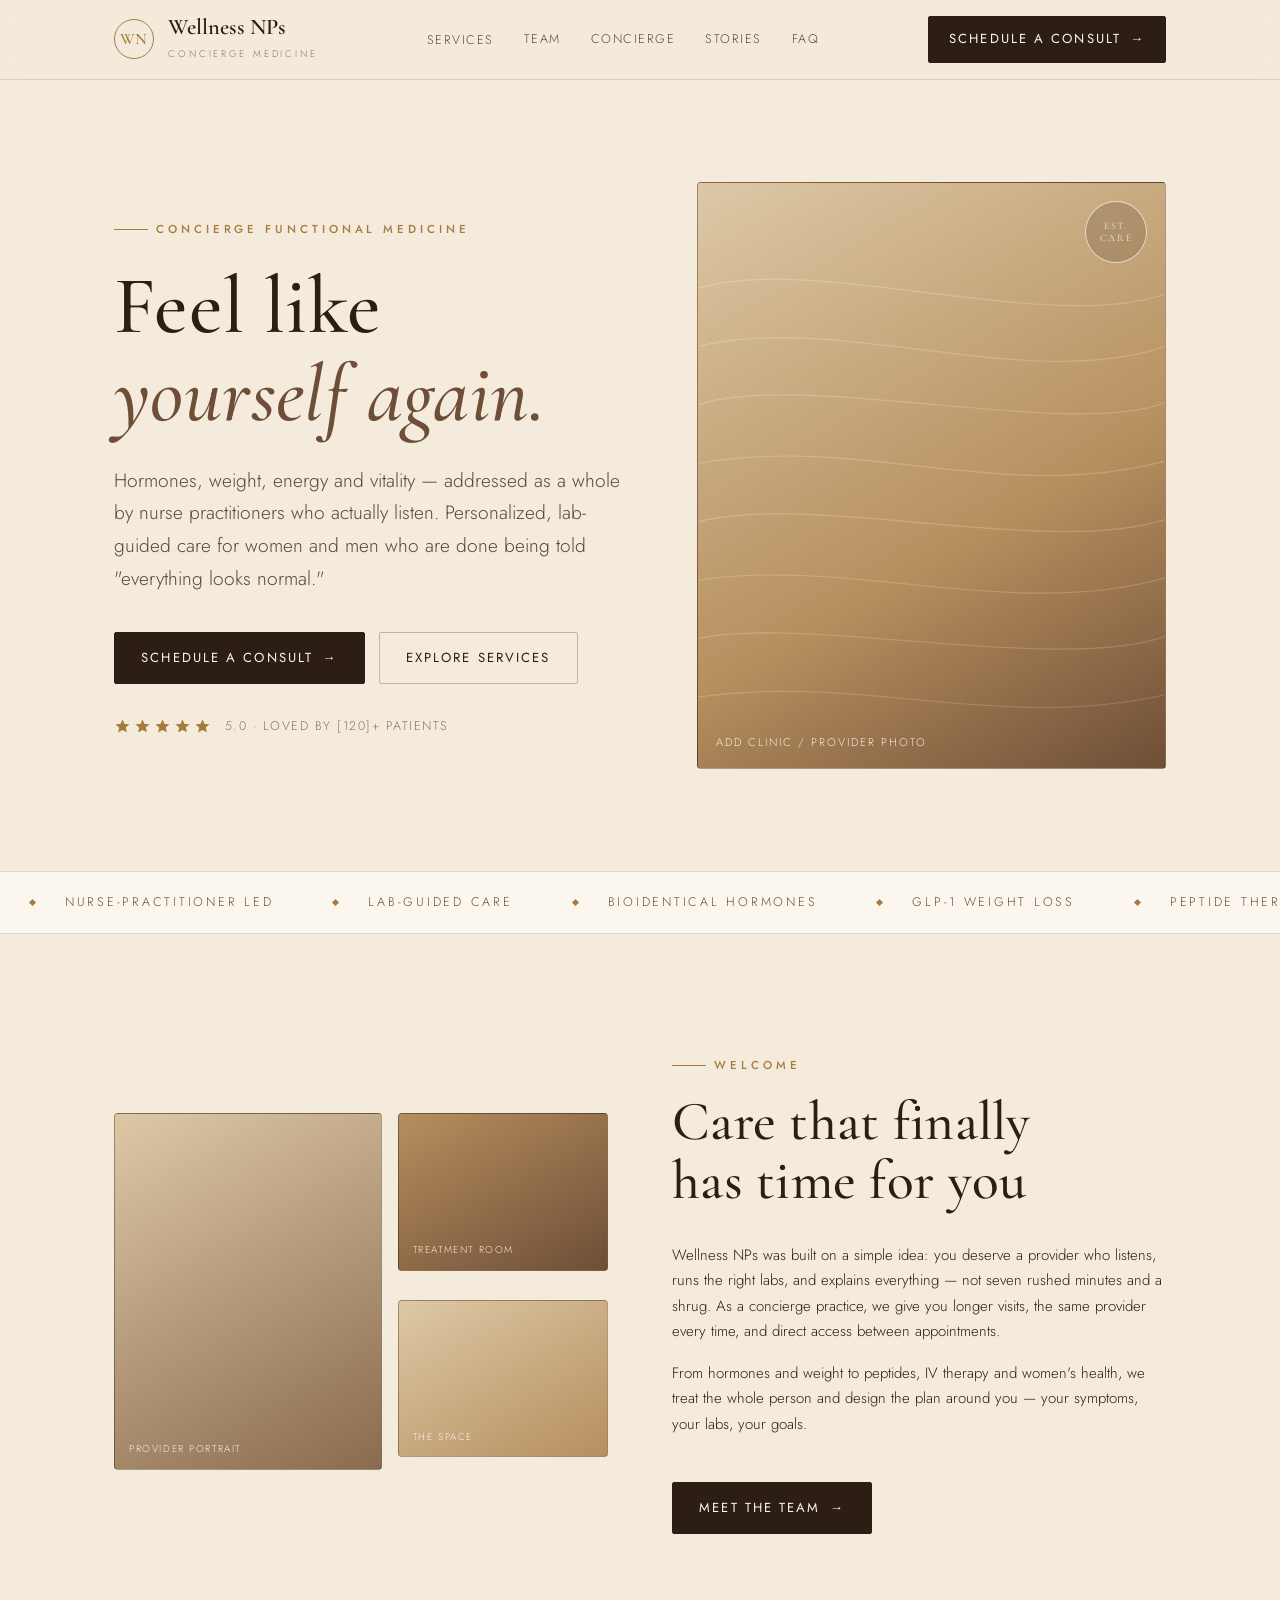
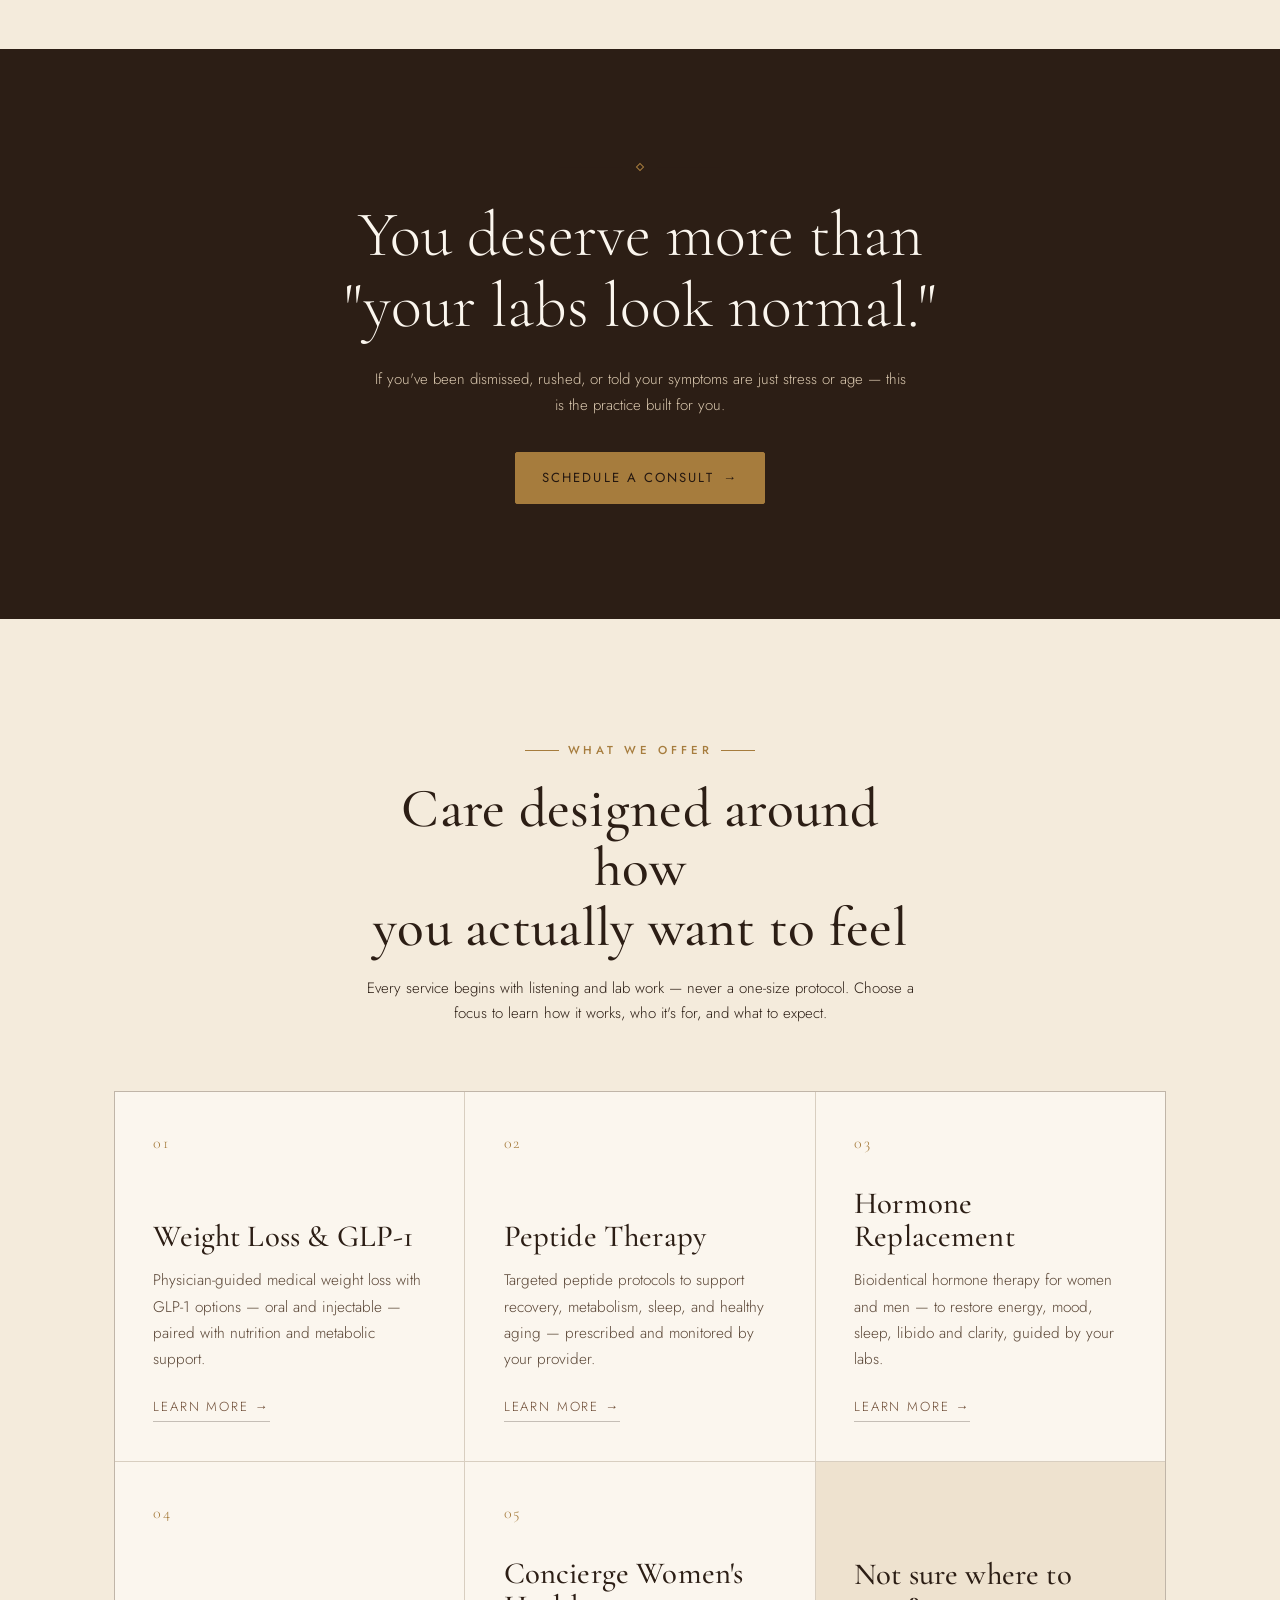
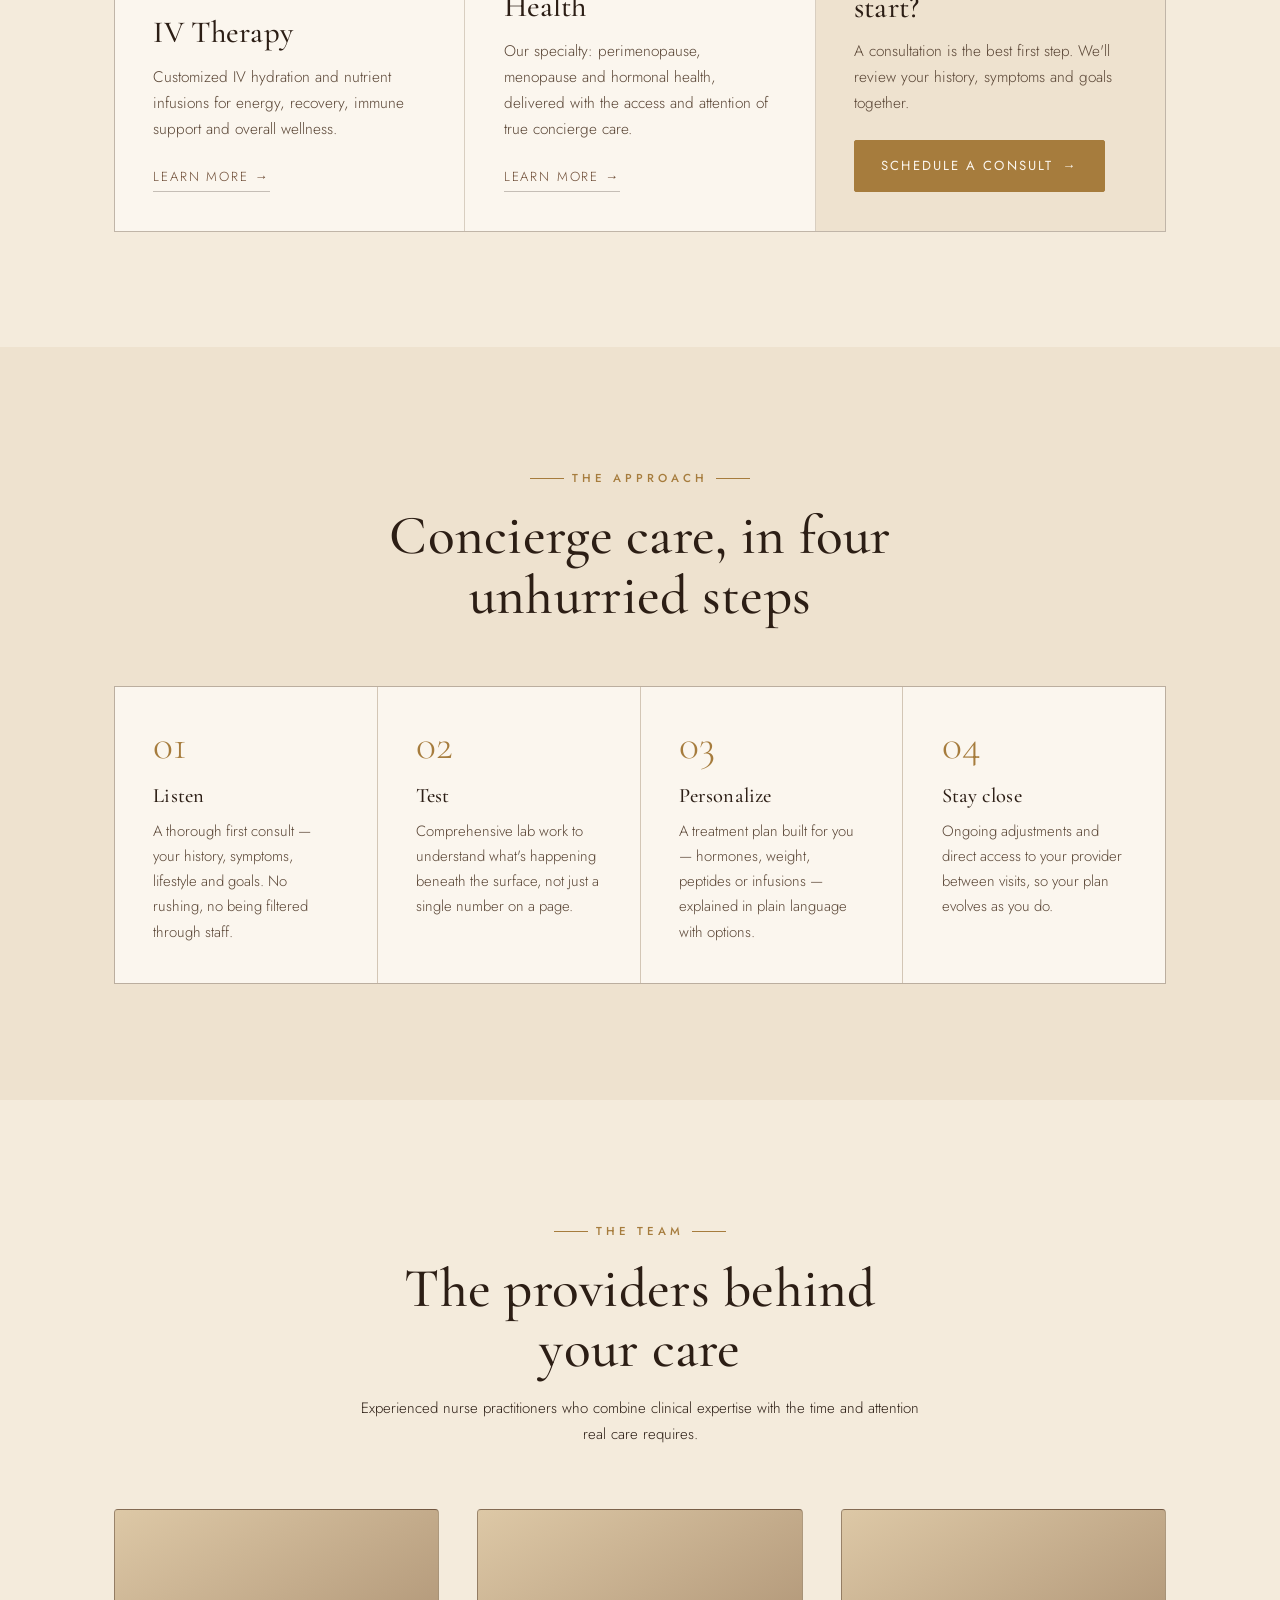
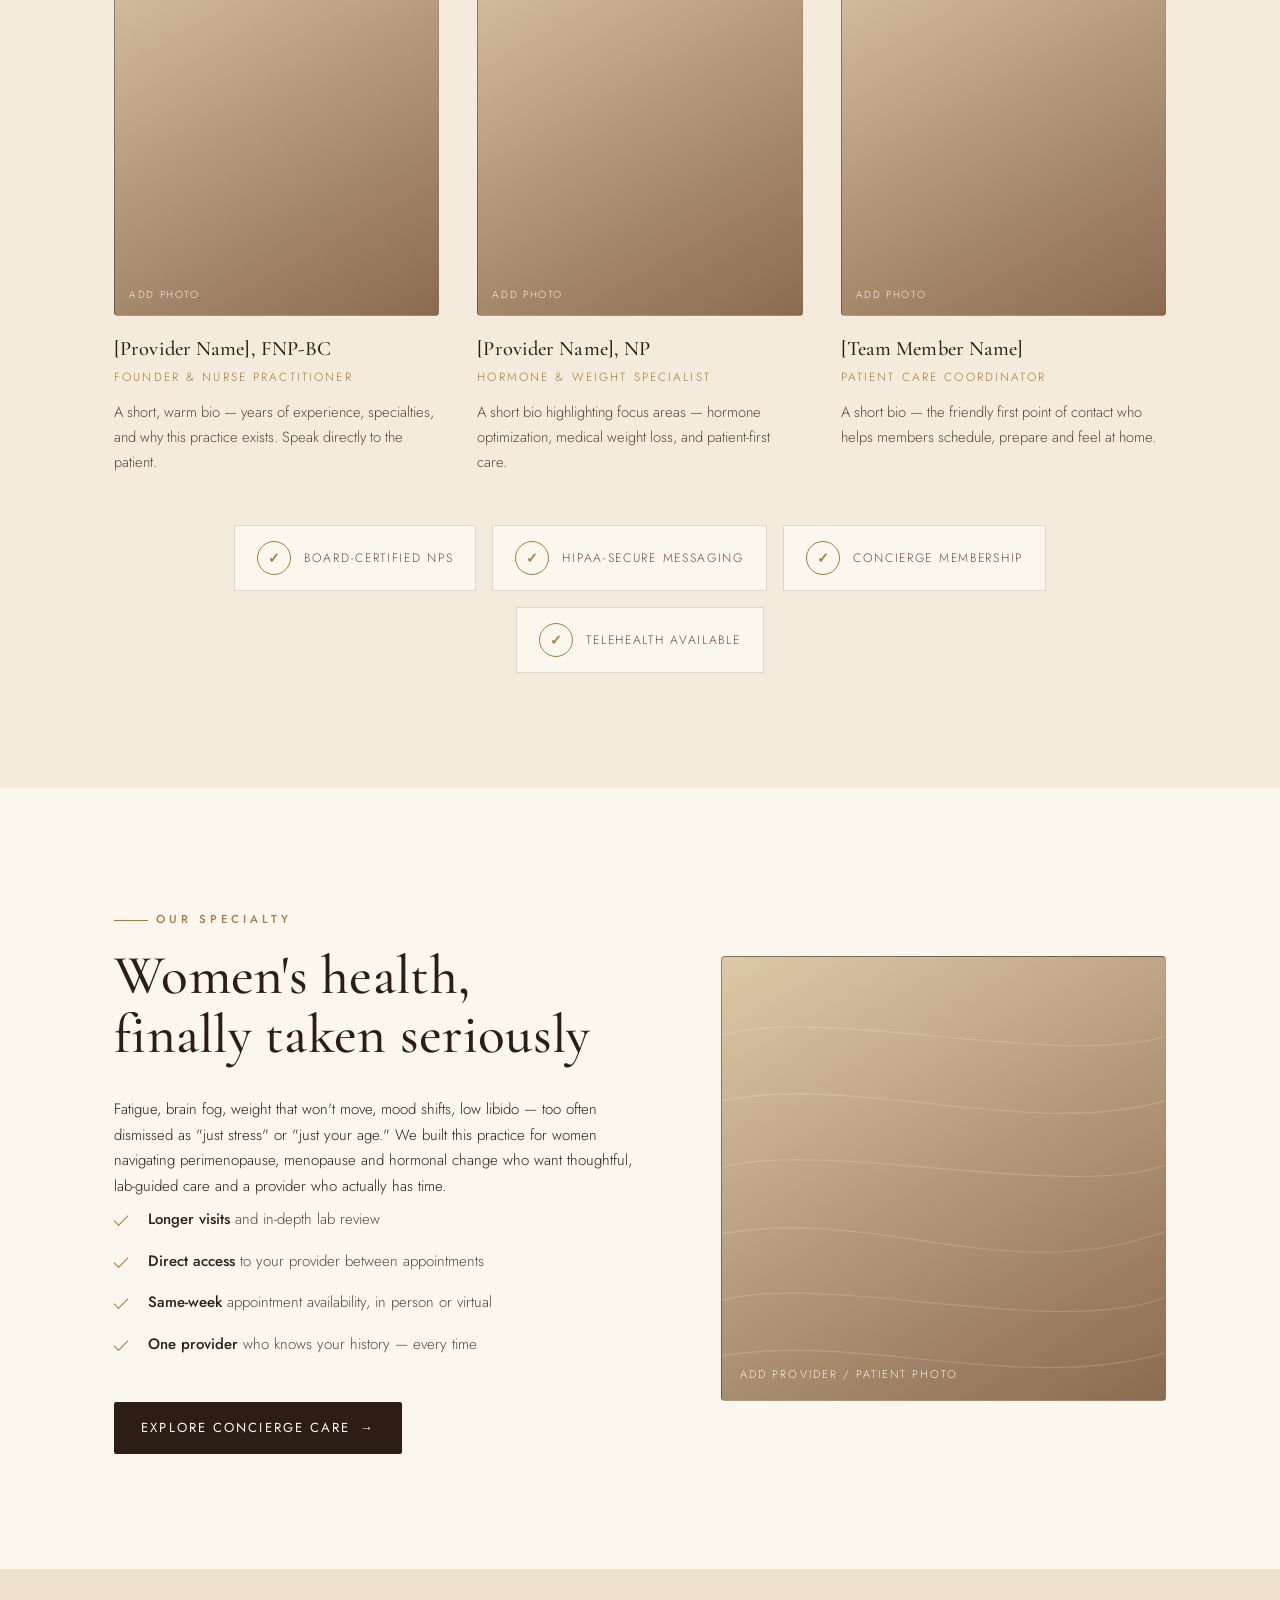
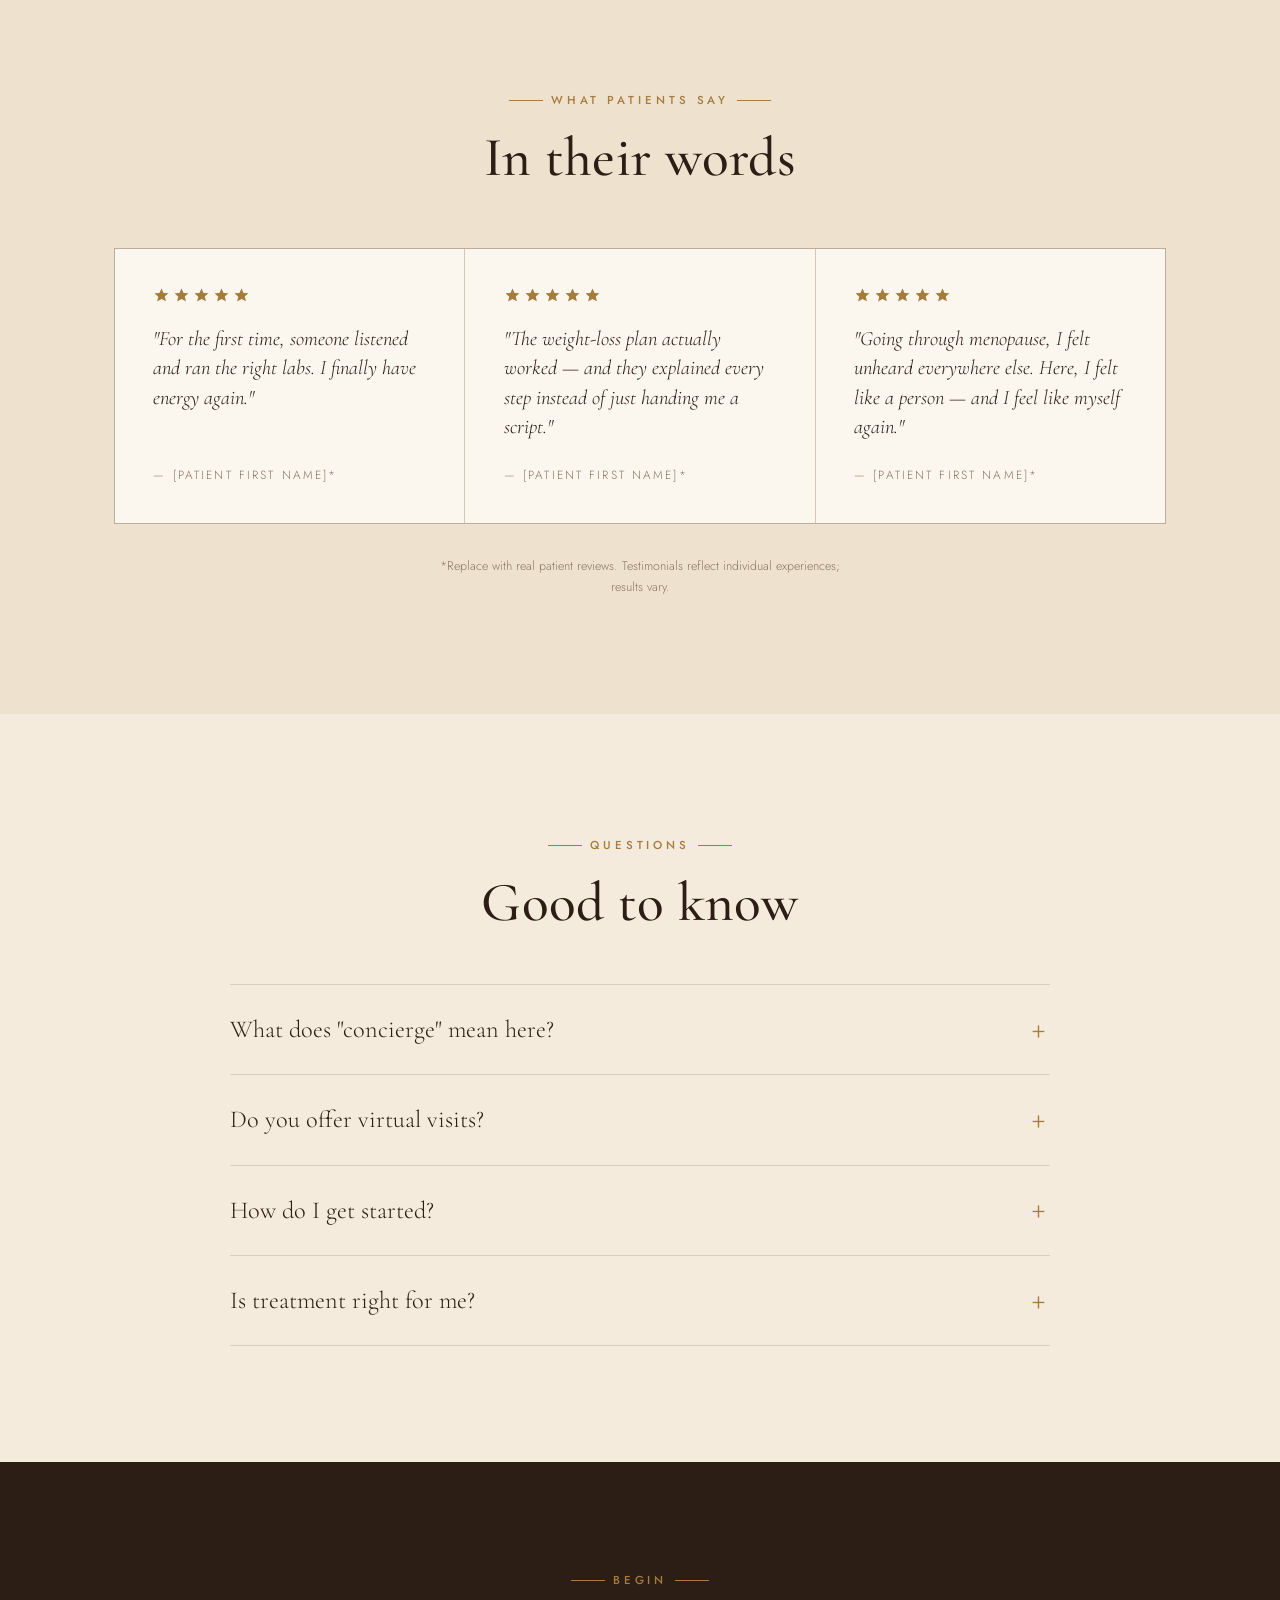
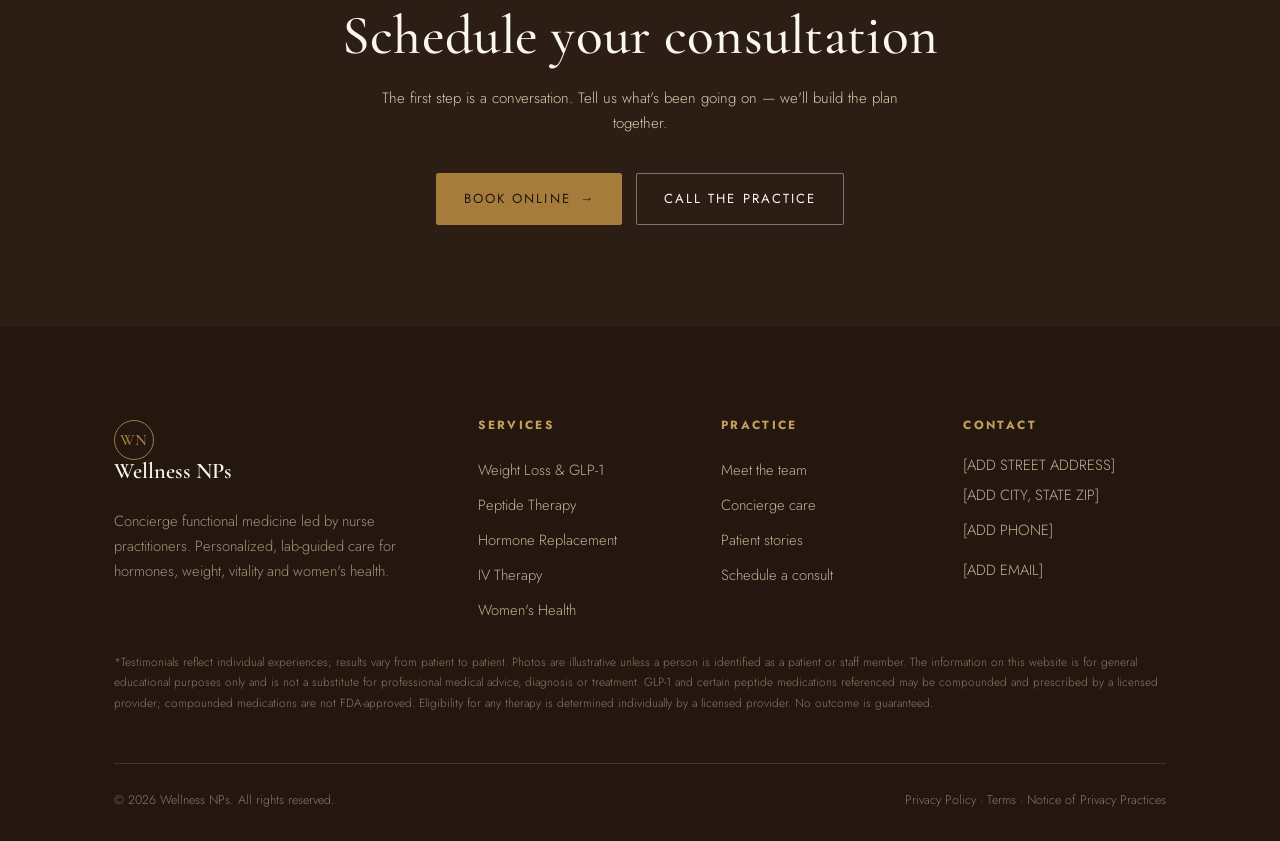
==== index.html @ d8ab4ab7 "Add files via upload" ====
<!DOCTYPE html>
<html lang="en">
<head>
<meta charset="UTF-8" />
<meta name="viewport" content="width=device-width, initial-scale=1.0" />

<!-- ====== SEO ====== -->
<title>Wellness NPs | Concierge Hormone, Weight Loss & Women's Health Care</title>
<meta name="description" content="Wellness NPs is a concierge functional-medicine practice led by nurse practitioners — hormone replacement, medical weight loss with GLP-1 (oral & injectable), peptide therapy, IV therapy, and women's health. Personalized, unrushed care." />
<meta name="keywords" content="concierge medicine, hormone replacement therapy, GLP-1 weight loss, semaglutide, tirzepatide, peptide therapy, IV therapy, women's health, perimenopause, menopause, functional medicine, nurse practitioner" />
<link rel="canonical" href="https://www.wellnessnps.com/" />
<meta name="robots" content="index,follow" />
<meta property="og:type" content="website" />
<meta property="og:title" content="Wellness NPs | Concierge Hormone, Weight Loss & Women's Health" />
<meta property="og:description" content="Personalized, unrushed concierge care: hormones, GLP-1 weight loss, peptides, IV therapy and women's health — led by nurse practitioners." />
<meta property="og:url" content="https://www.wellnessnps.com/" />
<meta property="og:site_name" content="Wellness NPs" />
<meta name="twitter:card" content="summary_large_image" />

<link rel="preconnect" href="https://fonts.googleapis.com" />
<link rel="preconnect" href="https://fonts.gstatic.com" crossorigin />
<link href="https://fonts.googleapis.com/css2?family=Cormorant+Garamond:ital,wght@0,400;0,500;0,600;1,400;1,500&family=Jost:wght@300;400;500;600&display=swap" rel="stylesheet" />
<link rel="stylesheet" href="styles.css" />

<script type="application/ld+json">
{
  "@context":"https://schema.org",
  "@type":"MedicalClinic",
  "name":"Wellness NPs",
  "description":"Concierge functional-medicine practice led by nurse practitioners, offering hormone replacement therapy, medical weight loss with GLP-1 medications, peptide therapy, IV therapy, and women's health care.",
  "url":"https://www.wellnessnps.com/",
  "telephone":"[ADD PHONE]",
  "priceRange":"$$$",
  "image":"https://www.wellnessnps.com/og-image.jpg",
  "address":{"@type":"PostalAddress","streetAddress":"[ADD STREET]","addressLocality":"[ADD CITY]","addressRegion":"[ADD STATE]","postalCode":"[ADD ZIP]","addressCountry":"US"},
  "medicalSpecialty":["Endocrine","PrimaryCare","Gynecologic"],
  "availableService":[
    {"@type":"MedicalProcedure","name":"Hormone Replacement Therapy"},
    {"@type":"MedicalProcedure","name":"Medical Weight Loss (GLP-1)"},
    {"@type":"MedicalProcedure","name":"Peptide Therapy"},
    {"@type":"MedicalProcedure","name":"IV Therapy"},
    {"@type":"MedicalProcedure","name":"Concierge Women's Health"}
  ]
}
</script>
</head>
<body>

<!-- ============ HEADER ============ -->
<header class="site-header">
  <div class="container nav">
    <a class="brand" href="index.html" aria-label="Wellness NPs home">
      <span class="seal">WN</span>
      <span><span class="brand-name">Wellness NPs</span><span class="brand-sub">Concierge Medicine</span></span>
    </a>
    <nav class="nav-links" aria-label="Primary">
      <div class="has-sub">
        <a href="#services" aria-haspopup="true">Services</a>
        <div class="submenu" role="menu">
          <a href="weight-loss.html">Weight Loss &amp; GLP-1</a>
          <a href="peptides.html">Peptide Therapy</a>
          <a href="hormone-replacement.html">Hormone Replacement</a>
          <a href="iv-therapy.html">IV Therapy</a>
          <a href="concierge-womens-health.html">Concierge Women's Health</a>
        </div>
      </div>
      <a href="#team">Team</a>
      <a href="#concierge">Concierge</a>
      <a href="#stories">Stories</a>
      <a href="#faq">FAQ</a>
    </nav>
    <div class="nav-cta">
      <a class="btn" href="#consult">Schedule a consult <span class="arrow">&rarr;</span></a>
      <button class="nav-toggle" aria-label="Menu" aria-expanded="false"><span></span><span></span><span></span></button>
    </div>
  </div>
</header>

<main>

<!-- ============ HERO ============ -->
<section class="hero">
  <div class="container hero-inner">
    <div class="reveal">
      <span class="eyebrow">Concierge Functional Medicine</span>
      <h1>Feel like<br><span class="serif-accent">yourself again.</span></h1>
      <p class="lede">Hormones, weight, energy and vitality — addressed as a whole by nurse practitioners who actually listen. Personalized, lab-guided care for women and men who are done being told "everything looks normal."</p>
      <div class="btn-row">
        <a class="btn" href="#consult">Schedule a consult <span class="arrow">&rarr;</span></a>
        <a class="btn btn--ghost" href="#services">Explore services</a>
      </div>
      <div class="rating">
        <span class="stars" aria-hidden="true">
          <svg viewBox="0 0 24 24"><path d="M12 2l2.9 6.3 6.9.6-5.2 4.5 1.6 6.8L12 17l-6.2 3.5 1.6-6.8L2.2 8.9l6.9-.6z"/></svg>
          <svg viewBox="0 0 24 24"><path d="M12 2l2.9 6.3 6.9.6-5.2 4.5 1.6 6.8L12 17l-6.2 3.5 1.6-6.8L2.2 8.9l6.9-.6z"/></svg>
          <svg viewBox="0 0 24 24"><path d="M12 2l2.9 6.3 6.9.6-5.2 4.5 1.6 6.8L12 17l-6.2 3.5 1.6-6.8L2.2 8.9l6.9-.6z"/></svg>
          <svg viewBox="0 0 24 24"><path d="M12 2l2.9 6.3 6.9.6-5.2 4.5 1.6 6.8L12 17l-6.2 3.5 1.6-6.8L2.2 8.9l6.9-.6z"/></svg>
          <svg viewBox="0 0 24 24"><path d="M12 2l2.9 6.3 6.9.6-5.2 4.5 1.6 6.8L12 17l-6.2 3.5 1.6-6.8L2.2 8.9l6.9-.6z"/></svg>
        </span>
        <span class="rtext">5.0 &middot; Loved by [120]+ patients</span>
      </div>
    </div>
    <div class="hero-figure reveal" aria-hidden="true">
      <svg class="contour" viewBox="0 0 400 500" preserveAspectRatio="none">
        <g fill="none" stroke="#FBF6EE" stroke-width="1">
          <path d="M0 90 C100 60 300 130 400 95"/><path d="M0 140 C120 110 280 180 400 140"/>
          <path d="M0 190 C90 160 320 220 400 188"/><path d="M0 240 C140 215 260 275 400 238"/>
          <path d="M0 290 C100 265 300 320 400 288"/><path d="M0 340 C130 320 270 375 400 338"/>
          <path d="M0 390 C90 370 310 420 400 388"/><path d="M0 440 C140 420 260 470 400 438"/>
        </g>
      </svg>
      <span class="seal-badge">Est.<br>Care</span>
      <span class="ph-label">Add clinic / provider photo</span>
    </div>
  </div>
</section>

<!-- ============ TRUST MARQUEE ============ -->
<section class="marquee" aria-label="What we offer">
  <div class="marquee-track">
    <span class="marquee-item">Nurse-Practitioner Led</span>
    <span class="marquee-item">Lab-Guided Care</span>
    <span class="marquee-item">Bioidentical Hormones</span>
    <span class="marquee-item">GLP-1 Weight Loss</span>
    <span class="marquee-item">Peptide Therapy</span>
    <span class="marquee-item">IV Therapy</span>
    <span class="marquee-item">HIPAA-Secure Messaging</span>
    <span class="marquee-item">Same-Week Appointments</span>
    <span class="marquee-item">Telehealth &amp; In-Person</span>
    <!-- duplicate set for seamless loop -->
    <span class="marquee-item">Nurse-Practitioner Led</span>
    <span class="marquee-item">Lab-Guided Care</span>
    <span class="marquee-item">Bioidentical Hormones</span>
    <span class="marquee-item">GLP-1 Weight Loss</span>
    <span class="marquee-item">Peptide Therapy</span>
    <span class="marquee-item">IV Therapy</span>
    <span class="marquee-item">HIPAA-Secure Messaging</span>
    <span class="marquee-item">Same-Week Appointments</span>
    <span class="marquee-item">Telehealth &amp; In-Person</span>
  </div>
</section>

<!-- ============ WELCOME ============ -->
<section class="section">
  <div class="container split">
    <div class="cluster reveal" aria-hidden="true">
      <div class="ph ph1"><span class="ph-label">Provider portrait</span></div>
      <div class="ph ph2"><span class="ph-label">Treatment room</span></div>
      <div class="ph ph3"><span class="ph-label">The space</span></div>
    </div>
    <div class="reveal">
      <span class="eyebrow">Welcome</span>
      <h2 class="mt-1">Care that finally<br>has time for you</h2>
      <p class="mt-2">Wellness NPs was built on a simple idea: you deserve a provider who listens, runs the right labs, and explains everything — not seven rushed minutes and a shrug. As a concierge practice, we give you longer visits, the same provider every time, and direct access between appointments.</p>
      <p class="mt-1">From hormones and weight to peptides, IV therapy and women's health, we treat the whole person and design the plan around you — your symptoms, your labs, your goals.</p>
      <div class="btn-row mt-3"><a class="btn" href="#team">Meet the team <span class="arrow">&rarr;</span></a></div>
    </div>
  </div>
</section>

<!-- ============ STATEMENT ============ -->
<section class="section bg-dark">
  <div class="container statement reveal">
    <div class="rule" style="margin-bottom:30px"><span class="node"></span></div>
    <p class="big">You deserve more than<br>"your labs look normal."</p>
    <p class="measure">If you've been dismissed, rushed, or told your symptoms are just stress or age — this is the practice built for you.</p>
    <div class="btn-row" style="justify-content:center;margin-top:34px"><a class="btn btn--onDark" href="#consult">Schedule a consult <span class="arrow">&rarr;</span></a></div>
  </div>
</section>

<!-- ============ SERVICES ============ -->
<section class="section" id="services">
  <div class="container">
    <div class="sec-head center reveal">
      <span class="eyebrow center">What we offer</span>
      <h2>Care designed around how<br>you actually want to feel</h2>
      <p>Every service begins with listening and lab work — never a one-size protocol. Choose a focus to learn how it works, who it's for, and what to expect.</p>
    </div>
    <div class="svc-grid">
      <a class="svc-card reveal" href="weight-loss.html"><span class="idx">01</span><h3>Weight Loss &amp; GLP-1</h3><p>Physician-guided medical weight loss with GLP-1 options — oral and injectable — paired with nutrition and metabolic support.</p><span class="tlink">Learn more &rarr;</span></a>
      <a class="svc-card reveal" href="peptides.html"><span class="idx">02</span><h3>Peptide Therapy</h3><p>Targeted peptide protocols to support recovery, metabolism, sleep, and healthy aging — prescribed and monitored by your provider.</p><span class="tlink">Learn more &rarr;</span></a>
      <a class="svc-card reveal" href="hormone-replacement.html"><span class="idx">03</span><h3>Hormone Replacement</h3><p>Bioidentical hormone therapy for women and men — to restore energy, mood, sleep, libido and clarity, guided by your labs.</p><span class="tlink">Learn more &rarr;</span></a>
      <a class="svc-card reveal" href="iv-therapy.html"><span class="idx">04</span><h3>IV Therapy</h3><p>Customized IV hydration and nutrient infusions for energy, recovery, immune support and overall wellness.</p><span class="tlink">Learn more &rarr;</span></a>
      <a class="svc-card reveal" href="concierge-womens-health.html"><span class="idx">05</span><h3>Concierge Women's Health</h3><p>Our specialty: perimenopause, menopause and hormonal health, delivered with the access and attention of true concierge care.</p><span class="tlink">Learn more &rarr;</span></a>
      <div class="svc-card reveal" style="background:var(--cream-2);justify-content:center">
        <h3 style="padding-top:0">Not sure where to start?</h3>
        <p>A consultation is the best first step. We'll review your history, symptoms and goals together.</p>
        <a class="btn btn--gold" style="margin-top:24px;align-self:flex-start" href="#consult">Schedule a consult <span class="arrow">&rarr;</span></a>
      </div>
    </div>
  </div>
</section>

<!-- ============ APPROACH ============ -->
<section class="section bg-cream2" id="approach">
  <div class="container">
    <div class="sec-head center reveal"><span class="eyebrow center">The approach</span><h2>Concierge care, in four unhurried steps</h2></div>
    <div class="steps">
      <div class="step reveal"><div class="s-no">01</div><h4>Listen</h4><p>A thorough first consult — your history, symptoms, lifestyle and goals. No rushing, no being filtered through staff.</p></div>
      <div class="step reveal"><div class="s-no">02</div><h4>Test</h4><p>Comprehensive lab work to understand what's happening beneath the surface, not just a single number on a page.</p></div>
      <div class="step reveal"><div class="s-no">03</div><h4>Personalize</h4><p>A treatment plan built for you — hormones, weight, peptides or infusions — explained in plain language with options.</p></div>
      <div class="step reveal"><div class="s-no">04</div><h4>Stay close</h4><p>Ongoing adjustments and direct access to your provider between visits, so your plan evolves as you do.</p></div>
    </div>
  </div>
</section>

<!-- ============ TEAM ============ -->
<section class="section" id="team">
  <div class="container">
    <div class="sec-head center reveal">
      <span class="eyebrow center">The team</span>
      <h2>The providers behind your care</h2>
      <p>Experienced nurse practitioners who combine clinical expertise with the time and attention real care requires.</p>
    </div>
    <div class="team-grid">
      <div class="team-card reveal">
        <div class="portrait"><span class="ph-label">Add photo</span></div>
        <h4>[Provider Name], FNP-BC</h4>
        <div class="role">Founder &amp; Nurse Practitioner</div>
        <p>A short, warm bio — years of experience, specialties, and why this practice exists. Speak directly to the patient.</p>
      </div>
      <div class="team-card reveal">
        <div class="portrait"><span class="ph-label">Add photo</span></div>
        <h4>[Provider Name], NP</h4>
        <div class="role">Hormone &amp; Weight Specialist</div>
        <p>A short bio highlighting focus areas — hormone optimization, medical weight loss, and patient-first care.</p>
      </div>
      <div class="team-card reveal">
        <div class="portrait"><span class="ph-label">Add photo</span></div>
        <h4>[Team Member Name]</h4>
        <div class="role">Patient Care Coordinator</div>
        <p>A short bio — the friendly first point of contact who helps members schedule, prepare and feel at home.</p>
      </div>
    </div>
    <div class="awards reveal">
      <div class="award"><span class="seal">&#10003;</span><span class="a-t">Board-Certified NPs</span></div>
      <div class="award"><span class="seal">&#10003;</span><span class="a-t">HIPAA-Secure Messaging</span></div>
      <div class="award"><span class="seal">&#10003;</span><span class="a-t">Concierge Membership</span></div>
      <div class="award"><span class="seal">&#10003;</span><span class="a-t">Telehealth Available</span></div>
    </div>
  </div>
</section>

<!-- ============ CONCIERGE / WOMEN'S HEALTH ============ -->
<section class="section bg-ivory" id="concierge">
  <div class="container split split--narrow">
    <div class="reveal">
      <span class="eyebrow">Our specialty</span>
      <h2 class="mt-1">Women's health,<br>finally taken seriously</h2>
      <p class="mt-2">Fatigue, brain fog, weight that won't move, mood shifts, low libido — too often dismissed as "just stress" or "just your age." We built this practice for women navigating perimenopause, menopause and hormonal change who want thoughtful, lab-guided care and a provider who actually has time.</p>
      <ul class="checks mt-2">
        <li><strong>Longer visits</strong> and in-depth lab review</li>
        <li><strong>Direct access</strong> to your provider between appointments</li>
        <li><strong>Same-week</strong> appointment availability, in person or virtual</li>
        <li><strong>One provider</strong> who knows your history — every time</li>
      </ul>
      <div class="btn-row mt-3"><a class="btn" href="concierge-womens-health.html">Explore concierge care <span class="arrow">&rarr;</span></a></div>
    </div>
    <div class="figure reveal" aria-hidden="true">
      <svg class="contour" viewBox="0 0 400 400" preserveAspectRatio="none"><g fill="none" stroke="#FBF6EE" stroke-width="1">
        <path d="M0 70 C100 45 300 100 400 72"/><path d="M0 130 C120 105 280 165 400 130"/><path d="M0 190 C90 165 320 220 400 188"/>
        <path d="M0 250 C140 225 260 300 400 248"/><path d="M0 310 C100 285 300 345 400 308"/><path d="M0 360 C130 340 270 395 400 358"/></g></svg>
      <span class="ph-label">Add provider / patient photo</span>
    </div>
  </div>
</section>

<!-- ============ STORIES / TESTIMONIALS ============ -->
<section class="section bg-cream2" id="stories">
  <div class="container">
    <div class="sec-head center reveal"><span class="eyebrow center">What patients say</span><h2>In their words</h2></div>
    <div class="tcards">
      <div class="tcard reveal">
        <span class="stars" aria-hidden="true">
          <svg viewBox="0 0 24 24"><path d="M12 2l2.9 6.3 6.9.6-5.2 4.5 1.6 6.8L12 17l-6.2 3.5 1.6-6.8L2.2 8.9l6.9-.6z"/></svg>
          <svg viewBox="0 0 24 24"><path d="M12 2l2.9 6.3 6.9.6-5.2 4.5 1.6 6.8L12 17l-6.2 3.5 1.6-6.8L2.2 8.9l6.9-.6z"/></svg>
          <svg viewBox="0 0 24 24"><path d="M12 2l2.9 6.3 6.9.6-5.2 4.5 1.6 6.8L12 17l-6.2 3.5 1.6-6.8L2.2 8.9l6.9-.6z"/></svg>
          <svg viewBox="0 0 24 24"><path d="M12 2l2.9 6.3 6.9.6-5.2 4.5 1.6 6.8L12 17l-6.2 3.5 1.6-6.8L2.2 8.9l6.9-.6z"/></svg>
          <svg viewBox="0 0 24 24"><path d="M12 2l2.9 6.3 6.9.6-5.2 4.5 1.6 6.8L12 17l-6.2 3.5 1.6-6.8L2.2 8.9l6.9-.6z"/></svg>
        </span>
        <blockquote>"For the first time, someone listened and ran the right labs. I finally have energy again."</blockquote>
        <div class="who">&mdash; [Patient First Name]*</div>
      </div>
      <div class="tcard reveal">
        <span class="stars" aria-hidden="true">
          <svg viewBox="0 0 24 24"><path d="M12 2l2.9 6.3 6.9.6-5.2 4.5 1.6 6.8L12 17l-6.2 3.5 1.6-6.8L2.2 8.9l6.9-.6z"/></svg>
          <svg viewBox="0 0 24 24"><path d="M12 2l2.9 6.3 6.9.6-5.2 4.5 1.6 6.8L12 17l-6.2 3.5 1.6-6.8L2.2 8.9l6.9-.6z"/></svg>
          <svg viewBox="0 0 24 24"><path d="M12 2l2.9 6.3 6.9.6-5.2 4.5 1.6 6.8L12 17l-6.2 3.5 1.6-6.8L2.2 8.9l6.9-.6z"/></svg>
          <svg viewBox="0 0 24 24"><path d="M12 2l2.9 6.3 6.9.6-5.2 4.5 1.6 6.8L12 17l-6.2 3.5 1.6-6.8L2.2 8.9l6.9-.6z"/></svg>
          <svg viewBox="0 0 24 24"><path d="M12 2l2.9 6.3 6.9.6-5.2 4.5 1.6 6.8L12 17l-6.2 3.5 1.6-6.8L2.2 8.9l6.9-.6z"/></svg>
        </span>
        <blockquote>"The weight-loss plan actually worked — and they explained every step instead of just handing me a script."</blockquote>
        <div class="who">&mdash; [Patient First Name]*</div>
      </div>
      <div class="tcard reveal">
        <span class="stars" aria-hidden="true">
          <svg viewBox="0 0 24 24"><path d="M12 2l2.9 6.3 6.9.6-5.2 4.5 1.6 6.8L12 17l-6.2 3.5 1.6-6.8L2.2 8.9l6.9-.6z"/></svg>
          <svg viewBox="0 0 24 24"><path d="M12 2l2.9 6.3 6.9.6-5.2 4.5 1.6 6.8L12 17l-6.2 3.5 1.6-6.8L2.2 8.9l6.9-.6z"/></svg>
          <svg viewBox="0 0 24 24"><path d="M12 2l2.9 6.3 6.9.6-5.2 4.5 1.6 6.8L12 17l-6.2 3.5 1.6-6.8L2.2 8.9l6.9-.6z"/></svg>
          <svg viewBox="0 0 24 24"><path d="M12 2l2.9 6.3 6.9.6-5.2 4.5 1.6 6.8L12 17l-6.2 3.5 1.6-6.8L2.2 8.9l6.9-.6z"/></svg>
          <svg viewBox="0 0 24 24"><path d="M12 2l2.9 6.3 6.9.6-5.2 4.5 1.6 6.8L12 17l-6.2 3.5 1.6-6.8L2.2 8.9l6.9-.6z"/></svg>
        </span>
        <blockquote>"Going through menopause, I felt unheard everywhere else. Here, I felt like a person — and I feel like myself again."</blockquote>
        <div class="who">&mdash; [Patient First Name]*</div>
      </div>
    </div>
    <p class="center mt-2" style="font-size:.78rem;color:var(--text-muted);max-width:60ch;margin-inline:auto">*Replace with real patient reviews. Testimonials reflect individual experiences; results vary.</p>
  </div>
</section>

<!-- ============ FAQ ============ -->
<section class="section" id="faq">
  <div class="container">
    <div class="sec-head center reveal"><span class="eyebrow center">Questions</span><h2>Good to know</h2></div>
    <div class="faq reveal">
      <details><summary>What does "concierge" mean here?</summary><div class="ans">It means time and access. You see the same provider each visit, your appointments aren't rushed, and you can message your provider directly between visits through a HIPAA-secure app.</div></details>
      <details><summary>Do you offer virtual visits?</summary><div class="ans">Yes. Many visits can be done virtually, with in-person options available. We'll confirm what's appropriate for your care and which states we're licensed to treat in during your consult.</div></details>
      <details><summary>How do I get started?</summary><div class="ans">Schedule a consultation. We'll review your symptoms, health history and goals, then order any labs needed to build your personalized plan.</div></details>
      <details><summary>Is treatment right for me?</summary><div class="ans">That's exactly what your consultation is for. Eligibility for any therapy is determined individually by a licensed provider based on your history, labs and goals.</div></details>
    </div>
  </div>
</section>

<!-- ============ CONSULT CTA ============ -->
<section class="consult" id="consult">
  <div class="container">
    <div class="reveal">
      <span class="eyebrow center">Begin</span>
      <h2 class="mt-1">Schedule your consultation</h2>
      <p class="measure">The first step is a conversation. Tell us what's been going on — we'll build the plan together.</p>
      <div class="btn-row">
        <a class="btn btn--onDark" href="[ADD BOOKING LINK]">Book online <span class="arrow">&rarr;</span></a>
        <a class="btn btn--ghost" style="--fg:var(--ivory);--bd:rgba(251,246,238,.4)" href="tel:[ADD PHONE]">Call the practice</a>
      </div>
    </div>
  </div>
</section>

</main>

<!-- ============ FOOTER ============ -->
<footer class="site-footer">
  <div class="container">
    <div class="footer-grid">
      <div class="footer-about">
        <a class="brand" href="index.html"><span class="seal">WN</span><span class="brand-name">Wellness NPs</span></a>
        <p>Concierge functional medicine led by nurse practitioners. Personalized, lab-guided care for hormones, weight, vitality and women's health.</p>
      </div>
      <div>
        <h5>Services</h5>
        <a href="weight-loss.html">Weight Loss &amp; GLP-1</a>
        <a href="peptides.html">Peptide Therapy</a>
        <a href="hormone-replacement.html">Hormone Replacement</a>
        <a href="iv-therapy.html">IV Therapy</a>
        <a href="concierge-womens-health.html">Women's Health</a>
      </div>
      <div>
        <h5>Practice</h5>
        <a href="#team">Meet the team</a>
        <a href="#concierge">Concierge care</a>
        <a href="#stories">Patient stories</a>
        <a href="#consult">Schedule a consult</a>
      </div>
      <div class="footer-contact">
        <h5>Contact</h5>
        <p>[ADD STREET ADDRESS]</p>
        <p>[ADD CITY, STATE ZIP]</p>
        <p><a href="tel:[ADD PHONE]">[ADD PHONE]</a></p>
        <p><a href="mailto:[ADD EMAIL]">[ADD EMAIL]</a></p>
      </div>
    </div>
    <p class="disclaimer">
      *Testimonials reflect individual experiences; results vary from patient to patient. Photos are illustrative unless a person is identified as a patient or staff member. The information on this website is for general educational purposes only and is not a substitute for professional medical advice, diagnosis or treatment. GLP-1 and certain peptide medications referenced may be compounded and prescribed by a licensed provider; compounded medications are not FDA-approved. Eligibility for any therapy is determined individually by a licensed provider. No outcome is guaranteed.
    </p>
    <div class="footer-bottom">
      <span>&copy; <span id="yr">2026</span> Wellness NPs. All rights reserved.</span>
      <span>Privacy Policy &middot; Terms &middot; Notice of Privacy Practices</span>
    </div>
  </div>
</footer>

<script src="main.js"></script>
</body>
</html>
---- styles.css ----
/* =========================================================
   Wellness NPs — shared design system
   Direction: "Quiet Luxury" — cream + layered browns + brushed gold
   Display: Cormorant Garamond | Body: Jost
   ========================================================= */

:root{
  /* palette */
  --cream:#F4EBDC;
  --cream-2:#EEE2CF;
  --ivory:#FBF6EE;
  --espresso:#2C1E15;
  --coffee:#43301F;
  --walnut:#6F4E37;
  --mocha:#8A6B4F;
  --camel:#B68F5E;
  --sand:#DDC8A6;
  --gold:#A67C3D;
  --gold-soft:#C5A05B;

  --text:#2C1E15;
  --text-soft:#5A4636;
  --text-muted:#8A745F;
  --line:rgba(44,30,21,0.14);
  --line-strong:rgba(44,30,21,0.26);

  /* type */
  --font-display:"Cormorant Garamond", Georgia, serif;
  --font-body:"Jost", "Helvetica Neue", Arial, sans-serif;

  /* layout */
  --container:1180px;
  --gutter:clamp(20px,5vw,64px);
  --radius:2px;            /* sharp, editorial luxury — almost no rounding */
  --radius-img:4px;

  --section-y:clamp(64px,9vw,140px);
}

/* ---------- reset / base ---------- */
*,*::before,*::after{box-sizing:border-box;margin:0;padding:0}
html{scroll-behavior:smooth;-webkit-text-size-adjust:100%}
@media (prefers-reduced-motion:reduce){html{scroll-behavior:auto}}

body{
  font-family:var(--font-body);
  background:var(--cream);
  color:var(--text);
  font-weight:300;
  font-size:clamp(15px,1.05vw,17px);
  line-height:1.7;
  -webkit-font-smoothing:antialiased;
  text-rendering:optimizeLegibility;
  overflow-x:hidden;
}

img{max-width:100%;display:block}
a{color:inherit;text-decoration:none}
ul{list-style:none}

::selection{background:var(--gold);color:var(--ivory)}

:focus-visible{
  outline:2px solid var(--gold);
  outline-offset:3px;
}

/* ---------- typography ---------- */
h1,h2,h3,h4{font-family:var(--font-display);font-weight:500;line-height:1.08;color:var(--espresso);letter-spacing:.005em}
h1{font-size:clamp(2.6rem,6.4vw,5.1rem);font-weight:500}
h2{font-size:clamp(2rem,4.4vw,3.45rem)}
h3{font-size:clamp(1.45rem,2.4vw,1.95rem)}
h4{font-size:clamp(1.15rem,1.6vw,1.35rem)}
p{max-width:62ch}

.eyebrow{
  font-family:var(--font-body);
  font-weight:500;
  font-size:.72rem;
  letter-spacing:.34em;
  text-transform:uppercase;
  color:var(--gold);
  display:inline-flex;
  align-items:center;
  gap:.7em;
}
.eyebrow::before{
  content:"";
  width:34px;height:1px;background:var(--gold);
  display:inline-block;
}
.eyebrow.center{justify-content:center}
.eyebrow.center::after{content:"";width:34px;height:1px;background:var(--gold);display:inline-block}

.lede{font-size:clamp(1.1rem,1.5vw,1.3rem);color:var(--text-soft);font-weight:300}
.serif-accent{font-family:var(--font-display);font-style:italic;color:var(--walnut)}

/* ---------- layout helpers ---------- */
.container{width:100%;max-width:var(--container);margin:0 auto;padding-inline:var(--gutter)}
.section{padding-block:var(--section-y)}
.section--tight{padding-block:clamp(48px,6vw,86px)}
.bg-cream2{background:var(--cream-2)}
.bg-ivory{background:var(--ivory)}
.bg-dark{background:var(--espresso);color:var(--sand)}
.bg-dark h1,.bg-dark h2,.bg-dark h3,.bg-dark h4{color:var(--ivory)}
.bg-dark p{color:#D9C7AE}

.center{text-align:center}
.mx-auto{margin-inline:auto}
.measure{max-width:60ch}
.measure-wide{max-width:74ch}
.mt-1{margin-top:1rem}.mt-2{margin-top:2rem}.mt-3{margin-top:2.8rem}

/* hairline divider with center node — recurring signature */
.rule{display:flex;align-items:center;justify-content:center;gap:14px;margin:0 auto}
.rule::before,.rule::after{content:"";height:1px;width:64px;background:var(--line-strong)}
.rule .node{width:6px;height:6px;border:1px solid var(--gold);transform:rotate(45deg)}

/* monogram seal */
.seal{
  width:46px;height:46px;border:1px solid var(--gold);
  display:grid;place-items:center;border-radius:50%;
  font-family:var(--font-display);font-size:1.15rem;font-weight:600;
  color:var(--gold);letter-spacing:.02em;flex:none;
}

/* ---------- buttons ---------- */
.btn{
  --bg:var(--espresso);--fg:var(--ivory);--bd:var(--espresso);
  display:inline-flex;align-items:center;gap:.7em;
  font-family:var(--font-body);font-weight:400;
  font-size:.82rem;letter-spacing:.16em;text-transform:uppercase;
  padding:1.05em 2em;background:var(--bg);color:var(--fg);
  border:1px solid var(--bd);border-radius:var(--radius);
  cursor:pointer;transition:background .35s ease,color .35s ease,transform .35s ease,border-color .35s ease;
}
.btn:hover{background:var(--walnut);border-color:var(--walnut);transform:translateY(-2px)}
.btn .arrow{transition:transform .35s ease}
.btn:hover .arrow{transform:translateX(4px)}
.btn--ghost{--bg:transparent;--fg:var(--espresso);--bd:var(--line-strong)}
.btn--ghost:hover{--fg:var(--ivory);background:var(--walnut);border-color:var(--walnut)}
.btn--gold{--bg:var(--gold);--fg:var(--ivory);--bd:var(--gold)}
.btn--gold:hover{--bg:var(--gold-soft);border-color:var(--gold-soft)}
.btn--onDark{--bg:var(--gold);--fg:#241710;--bd:var(--gold)}
.btn--onDark:hover{--bg:var(--ivory);--fg:var(--espresso);border-color:var(--ivory)}
.btn-row{display:flex;flex-wrap:wrap;gap:14px}

/* text link */
.tlink{display:inline-flex;align-items:center;gap:.5em;color:var(--walnut);
  font-size:.82rem;letter-spacing:.14em;text-transform:uppercase;
  border-bottom:1px solid var(--line-strong);padding-bottom:3px;transition:color .3s,border-color .3s}
.tlink:hover{color:var(--gold);border-color:var(--gold)}

/* ---------- header / nav ---------- */
.site-header{
  position:sticky;top:0;z-index:60;
  background:rgba(244,235,220,.86);
  backdrop-filter:blur(10px);
  border-bottom:1px solid var(--line);
  transition:background .3s;
}
.nav{display:flex;align-items:center;justify-content:space-between;gap:24px;padding-block:16px}
.brand{display:flex;align-items:center;gap:14px}
.brand .seal{width:40px;height:40px;font-size:1rem}
.brand-name{font-family:var(--font-display);font-size:1.4rem;font-weight:600;color:var(--espresso);line-height:1}
.brand-sub{display:block;font-family:var(--font-body);font-size:.6rem;letter-spacing:.3em;
  text-transform:uppercase;color:var(--text-muted);margin-top:3px}
.nav-links{display:flex;align-items:center;gap:30px}
.nav-links a{font-size:.78rem;letter-spacing:.12em;text-transform:uppercase;color:var(--text-soft);
  position:relative;padding-block:6px;transition:color .3s}
.nav-links a:hover,.nav-links a[aria-current="page"]{color:var(--espresso)}
.nav-links a::after{content:"";position:absolute;left:0;bottom:0;height:1px;width:0;background:var(--gold);transition:width .35s}
.nav-links a:hover::after,.nav-links a[aria-current="page"]::after{width:100%}
.nav-cta{display:flex;align-items:center;gap:16px}
.nav-cta .btn{padding:.85em 1.5em}

/* dropdown */
.has-sub{position:relative}
.submenu{
  position:absolute;top:calc(100% + 12px);left:50%;transform:translateX(-50%) translateY(8px);
  background:var(--ivory);border:1px solid var(--line);min-width:248px;
  padding:10px;opacity:0;visibility:hidden;transition:opacity .28s,transform .28s;
  box-shadow:0 24px 50px -28px rgba(44,30,21,.5);
}
.has-sub:hover .submenu,.has-sub:focus-within .submenu{opacity:1;visibility:visible;transform:translateX(-50%) translateY(0)}
.submenu a{display:block;padding:11px 14px;text-transform:none;letter-spacing:.02em;font-size:.92rem;color:var(--text-soft)}
.submenu a:hover{background:var(--cream-2);color:var(--espresso)}
.submenu a::after{display:none}

.nav-toggle{display:none;background:none;border:1px solid var(--line-strong);width:46px;height:46px;
  cursor:pointer;flex-direction:column;gap:5px;align-items:center;justify-content:center;border-radius:var(--radius)}
.nav-toggle span{width:20px;height:1.5px;background:var(--espresso);transition:.3s}

/* ---------- hero ---------- */
.hero{position:relative;overflow:hidden;background:var(--cream)}
.hero-inner{display:grid;grid-template-columns:1.05fr .95fr;gap:clamp(32px,5vw,72px);align-items:center;
  padding-block:clamp(56px,8vw,118px)}
.hero h1{margin-top:22px}
.hero .lede{margin-top:26px;max-width:46ch}
.hero .btn-row{margin-top:38px}
.hero-trust{margin-top:34px;display:flex;flex-wrap:wrap;gap:10px 26px;align-items:center;
  font-size:.78rem;letter-spacing:.1em;text-transform:uppercase;color:var(--text-muted)}
.hero-trust span{display:inline-flex;align-items:center;gap:.6em}
.hero-trust .node{width:5px;height:5px;background:var(--gold);transform:rotate(45deg)}

/* hero visual: framed image placeholder + contour signature */
.hero-figure{position:relative;aspect-ratio:4/5;border:1px solid var(--line-strong);
  background:linear-gradient(150deg,var(--sand),var(--camel) 60%,var(--walnut));
  border-radius:var(--radius-img);overflow:hidden}
.hero-figure .contour{position:absolute;inset:0;opacity:.5;mix-blend-mode:soft-light}
.hero-figure .ph-label{position:absolute;left:18px;bottom:16px;color:rgba(251,246,238,.92);
  font-size:.7rem;letter-spacing:.18em;text-transform:uppercase}
.hero-figure .seal-badge{position:absolute;top:18px;right:18px;width:62px;height:62px;border:1px solid rgba(251,246,238,.7);
  border-radius:50%;display:grid;place-items:center;color:var(--ivory);font-family:var(--font-display);
  font-size:.62rem;letter-spacing:.16em;text-transform:uppercase;text-align:center;line-height:1.25;background:rgba(44,30,21,.16)}

/* ambient contour texture for full sections */
.contour-bg{position:absolute;inset:0;pointer-events:none;opacity:.06}

/* ---------- trust band ---------- */
.trust-band{border-block:1px solid var(--line);background:var(--ivory)}
.trust-band .container{display:flex;flex-wrap:wrap;justify-content:space-between;gap:28px;padding-block:34px}
.trust-item{flex:1 1 200px}
.trust-item .num{font-family:var(--font-display);font-size:clamp(2.2rem,3.6vw,3rem);color:var(--walnut);line-height:1}
.trust-item .lab{font-size:.76rem;letter-spacing:.16em;text-transform:uppercase;color:var(--text-muted);margin-top:8px}

/* ---------- section headers ---------- */
.sec-head{max-width:64ch}
.sec-head.center{margin-inline:auto;text-align:center}
.sec-head h2{margin-top:18px}
.sec-head p{margin-top:18px}
.sec-head.center p{margin-inline:auto}

/* ---------- service grid ---------- */
.svc-grid{display:grid;grid-template-columns:repeat(3,1fr);gap:1px;background:var(--line);
  border:1px solid var(--line);margin-top:clamp(40px,5vw,64px)}
.svc-card{background:var(--ivory);padding:clamp(28px,3vw,42px);display:flex;flex-direction:column;
  min-height:300px;transition:background .4s ease}
.svc-card:hover{background:var(--cream)}
.svc-card .idx{font-family:var(--font-display);font-size:1rem;color:var(--gold);letter-spacing:.1em}
.svc-card h3{margin-top:auto;padding-top:30px}
.svc-card p{font-size:.96rem;color:var(--text-soft);margin-top:14px;flex:0}
.svc-card .tlink{margin-top:24px;align-self:flex-start}

/* feature/benefit list */
.benefits{display:grid;grid-template-columns:repeat(2,1fr);gap:2px;background:var(--line);
  border:1px solid var(--line);margin-top:clamp(36px,4vw,56px)}
.benefit{background:var(--ivory);padding:clamp(24px,2.6vw,36px)}
.benefit h4{display:flex;align-items:baseline;gap:.7em}
.benefit h4 .b-no{font-family:var(--font-body);font-size:.7rem;letter-spacing:.2em;color:var(--gold);
  border:1px solid var(--gold);width:30px;height:30px;display:inline-grid;place-items:center;border-radius:50%;flex:none}
.benefit p{font-size:.95rem;color:var(--text-soft);margin-top:14px}

/* check list */
.checks{display:grid;gap:16px;margin-top:8px}
.checks li{position:relative;padding-left:34px;color:var(--text-soft)}
.checks li::before{content:"";position:absolute;left:0;top:.55em;width:14px;height:7px;
  border-left:1.5px solid var(--gold);border-bottom:1.5px solid var(--gold);transform:rotate(-45deg)}
.checks li strong{color:var(--espresso);font-weight:500}

/* split: text + visual */
.split{display:grid;grid-template-columns:1fr 1fr;gap:clamp(36px,5vw,80px);align-items:center}
.split--narrow{grid-template-columns:1.1fr .9fr}
.figure{aspect-ratio:1/1;border:1px solid var(--line-strong);border-radius:var(--radius-img);
  background:linear-gradient(150deg,var(--sand),var(--mocha));position:relative;overflow:hidden}
.figure .ph-label{position:absolute;left:18px;bottom:16px;color:rgba(251,246,238,.92);
  font-size:.7rem;letter-spacing:.18em;text-transform:uppercase}
.figure .contour{position:absolute;inset:0;opacity:.45;mix-blend-mode:soft-light}

/* ---------- process steps ---------- */
.steps{display:grid;grid-template-columns:repeat(4,1fr);gap:1px;background:var(--line);
  border:1px solid var(--line);margin-top:clamp(40px,5vw,60px)}
.step{background:var(--ivory);padding:clamp(26px,3vw,40px)}
.step .s-no{font-family:var(--font-display);font-size:2.6rem;color:var(--gold);line-height:1}
.step h4{margin-top:18px}
.step p{font-size:.93rem;color:var(--text-soft);margin-top:12px}

/* ---------- testimonial ---------- */
.quote{max-width:50ch;margin-inline:auto;text-align:center}
.quote blockquote{font-family:var(--font-display);font-size:clamp(1.5rem,3vw,2.3rem);
  font-style:italic;line-height:1.32;color:var(--ivory)}
.quote .who{margin-top:28px;font-size:.78rem;letter-spacing:.2em;text-transform:uppercase;color:var(--gold)}

/* ---------- FAQ ---------- */
.faq{max-width:820px;margin:clamp(36px,4vw,52px) auto 0;border-top:1px solid var(--line)}
.faq details{border-bottom:1px solid var(--line)}
.faq summary{cursor:pointer;list-style:none;padding:24px 44px 24px 0;position:relative;
  font-family:var(--font-display);font-size:clamp(1.2rem,1.9vw,1.55rem);color:var(--espresso)}
.faq summary::-webkit-details-marker{display:none}
.faq summary::after{content:"+";position:absolute;right:4px;top:50%;transform:translateY(-50%);
  font-family:var(--font-body);font-weight:300;font-size:1.6rem;color:var(--gold);transition:transform .3s}
.faq details[open] summary::after{transform:translateY(-50%) rotate(45deg)}
.faq .ans{padding:0 44px 26px 0;color:var(--text-soft);max-width:70ch}

/* ---------- consult CTA band ---------- */
.consult{position:relative;overflow:hidden;background:var(--espresso);color:var(--sand)}
.consult .container{position:relative;text-align:center;padding-block:clamp(60px,8vw,110px)}
.consult h2{color:var(--ivory)}
.consult p{color:#D9C7AE;margin:20px auto 0}
.consult .btn-row{justify-content:center;margin-top:36px}

/* ---------- footer ---------- */
.site-footer{background:#241710;color:#C6B095;padding-block:clamp(56px,7vw,88px) 30px}
.footer-grid{display:grid;grid-template-columns:1.6fr 1fr 1fr 1fr;gap:40px}
.site-footer .brand-name{color:var(--ivory)}
.site-footer h5{font-family:var(--font-body);font-size:.74rem;letter-spacing:.2em;text-transform:uppercase;
  color:var(--gold-soft);margin-bottom:18px}
.site-footer a{color:#C6B095;font-size:.92rem;display:block;padding:5px 0;transition:color .3s}
.site-footer a:hover{color:var(--ivory)}
.footer-about p{color:#A8917A;font-size:.92rem;margin-top:18px;max-width:38ch}
.footer-contact p{color:#C6B095;font-size:.92rem;margin:5px 0}
.footer-bottom{border-top:1px solid rgba(198,176,149,.2);margin-top:50px;padding-top:26px;
  display:flex;flex-wrap:wrap;justify-content:space-between;gap:16px;font-size:.78rem;color:#8E7860}
.disclaimer{font-size:.74rem;line-height:1.7;color:#8E7860;margin-top:24px;max-width:none}

/* ---------- breadcrumb ---------- */
.crumb{font-size:.74rem;letter-spacing:.12em;text-transform:uppercase;color:var(--text-muted);
  padding-top:30px}
.crumb a:hover{color:var(--walnut)}
.crumb span{color:var(--walnut)}

/* ---------- reveal animation ---------- */
.reveal{opacity:0;transform:translateY(22px);transition:opacity .9s cubic-bezier(.2,.7,.2,1),transform .9s cubic-bezier(.2,.7,.2,1)}
.reveal.in{opacity:1;transform:none}
@media (prefers-reduced-motion:reduce){
  .reveal{opacity:1;transform:none;transition:none}
  .btn,.btn .arrow,.svc-card,.nav-links a::after{transition:none}
}

/* ---------- responsive ---------- */
@media (max-width:1024px){
  .svc-grid{grid-template-columns:repeat(2,1fr)}
  .steps{grid-template-columns:repeat(2,1fr)}
  .footer-grid{grid-template-columns:1fr 1fr}
}
@media (max-width:820px){
  .nav-links,.nav-cta .btn{display:none}
  .nav-toggle{display:flex}
  .nav-links.open{display:flex;position:absolute;top:100%;left:0;right:0;flex-direction:column;
    align-items:flex-start;gap:0;background:var(--ivory);border-bottom:1px solid var(--line);
    padding:10px var(--gutter) 24px}
  .nav-links.open a{padding:14px 0;width:100%;border-bottom:1px solid var(--line)}
  .nav-links.open .submenu{position:static;transform:none;opacity:1;visibility:visible;box-shadow:none;
    border:none;padding:0 0 0 16px;min-width:0}
  .nav-links.open .has-sub > a::after{display:none}
  .hero-inner{grid-template-columns:1fr;gap:40px}
  .hero-figure{aspect-ratio:5/4;order:-1}
  .split,.split--narrow{grid-template-columns:1fr;gap:36px}
  .benefits{grid-template-columns:1fr}
}
@media (max-width:560px){
  .svc-grid{grid-template-columns:1fr}
  .steps{grid-template-columns:1fr}
  .footer-grid{grid-template-columns:1fr}
  .trust-band .container{gap:22px}
  .trust-item{flex:1 1 40%}
}

/* =========================================================
   Additions — "boutique" inspiration layer
   (star ratings, trust marquee, photo cluster, statements,
    team cards, testimonial cards, awards band)
   ========================================================= */

/* star rating */
.stars{display:inline-flex;gap:3px;line-height:0}
.stars svg{width:17px;height:17px;display:block}
.stars svg path{fill:var(--gold)}
.rating{display:flex;align-items:center;gap:14px;margin-top:32px;flex-wrap:wrap}
.rating .rtext{font-size:.78rem;letter-spacing:.12em;text-transform:uppercase;color:var(--text-muted)}

/* trust marquee */
.marquee{overflow:hidden;border-block:1px solid var(--line);background:var(--ivory);padding-block:20px}
.marquee-track{display:flex;width:max-content;animation:scroll-x 42s linear infinite}
.marquee:hover .marquee-track{animation-play-state:paused}
.marquee-item{display:inline-flex;align-items:center;white-space:nowrap;padding-inline:30px;
  font-size:.78rem;letter-spacing:.22em;text-transform:uppercase;color:var(--walnut)}
.marquee-item::before{content:"";width:5px;height:5px;background:var(--gold);transform:rotate(45deg);margin-right:30px}
@keyframes scroll-x{to{transform:translateX(-50%)}}
@media (prefers-reduced-motion:reduce){.marquee-track{animation:none}}

/* editorial photo cluster */
.cluster{display:grid;grid-template-columns:1.12fr .88fr;grid-template-rows:auto auto;gap:16px}
.cluster .ph{border:1px solid var(--line-strong);border-radius:var(--radius-img);overflow:hidden;position:relative;
  background:linear-gradient(150deg,var(--sand),var(--mocha))}
.cluster .ph .ph-label{position:absolute;left:14px;bottom:11px;color:rgba(251,246,238,.92);
  font-size:.62rem;letter-spacing:.16em;text-transform:uppercase}
.cluster .ph1{grid-row:1/3;aspect-ratio:3/4}
.cluster .ph2{aspect-ratio:4/3;background:linear-gradient(150deg,var(--camel),var(--walnut))}
.cluster .ph3{aspect-ratio:4/3;background:linear-gradient(150deg,var(--sand),var(--camel))}

/* big statement */
.statement{text-align:center}
.statement .big{font-family:var(--font-display);font-size:clamp(2rem,5.2vw,4rem);line-height:1.1;
  max-width:20ch;margin-inline:auto;color:var(--espresso)}
.bg-dark .statement .big{color:var(--ivory)}
.statement p{margin:26px auto 0}

/* team */
.team-grid{display:grid;grid-template-columns:repeat(3,1fr);gap:clamp(22px,3vw,38px);margin-top:clamp(40px,5vw,62px)}
.team-card .portrait{aspect-ratio:4/5;border:1px solid var(--line-strong);border-radius:var(--radius-img);
  overflow:hidden;background:linear-gradient(150deg,var(--sand),var(--mocha));position:relative}
.team-card .portrait .ph-label{position:absolute;left:14px;bottom:12px;color:rgba(251,246,238,.92);
  font-size:.64rem;letter-spacing:.16em;text-transform:uppercase}
.team-card h4{margin-top:22px}
.team-card .role{font-size:.74rem;letter-spacing:.18em;text-transform:uppercase;color:var(--gold);margin-top:7px}
.team-card p{font-size:.92rem;color:var(--text-soft);margin-top:13px}

/* testimonial cards */
.tcards{display:grid;grid-template-columns:repeat(3,1fr);gap:1px;background:var(--line);
  border:1px solid var(--line);margin-top:clamp(40px,5vw,60px)}
.tcard{background:var(--ivory);padding:clamp(26px,3vw,40px);display:flex;flex-direction:column}
.tcard .stars{margin-bottom:20px}
.tcard blockquote{font-family:var(--font-display);font-style:italic;font-size:1.28rem;line-height:1.42;color:var(--espresso)}
.tcard .who{margin-top:auto;padding-top:24px;font-size:.74rem;letter-spacing:.18em;text-transform:uppercase;color:var(--text-muted)}

/* awards / credentials band */
.awards{display:flex;flex-wrap:wrap;justify-content:center;gap:16px;margin-top:clamp(34px,4vw,50px)}
.award{display:flex;align-items:center;gap:13px;border:1px solid var(--line);padding:15px 22px;background:var(--ivory)}
.award .seal{width:34px;height:34px;font-size:.85rem}
.award .a-t{font-size:.76rem;letter-spacing:.14em;text-transform:uppercase;color:var(--walnut)}

@media (max-width:820px){
  .cluster{grid-template-columns:1fr 1fr}
  .cluster .ph1{grid-row:auto;aspect-ratio:4/5}
  .team-grid{grid-template-columns:1fr 1fr}
  .tcards{grid-template-columns:1fr}
}
@media (max-width:560px){
  .cluster{grid-template-columns:1fr}
  .team-grid{grid-template-columns:1fr}
}
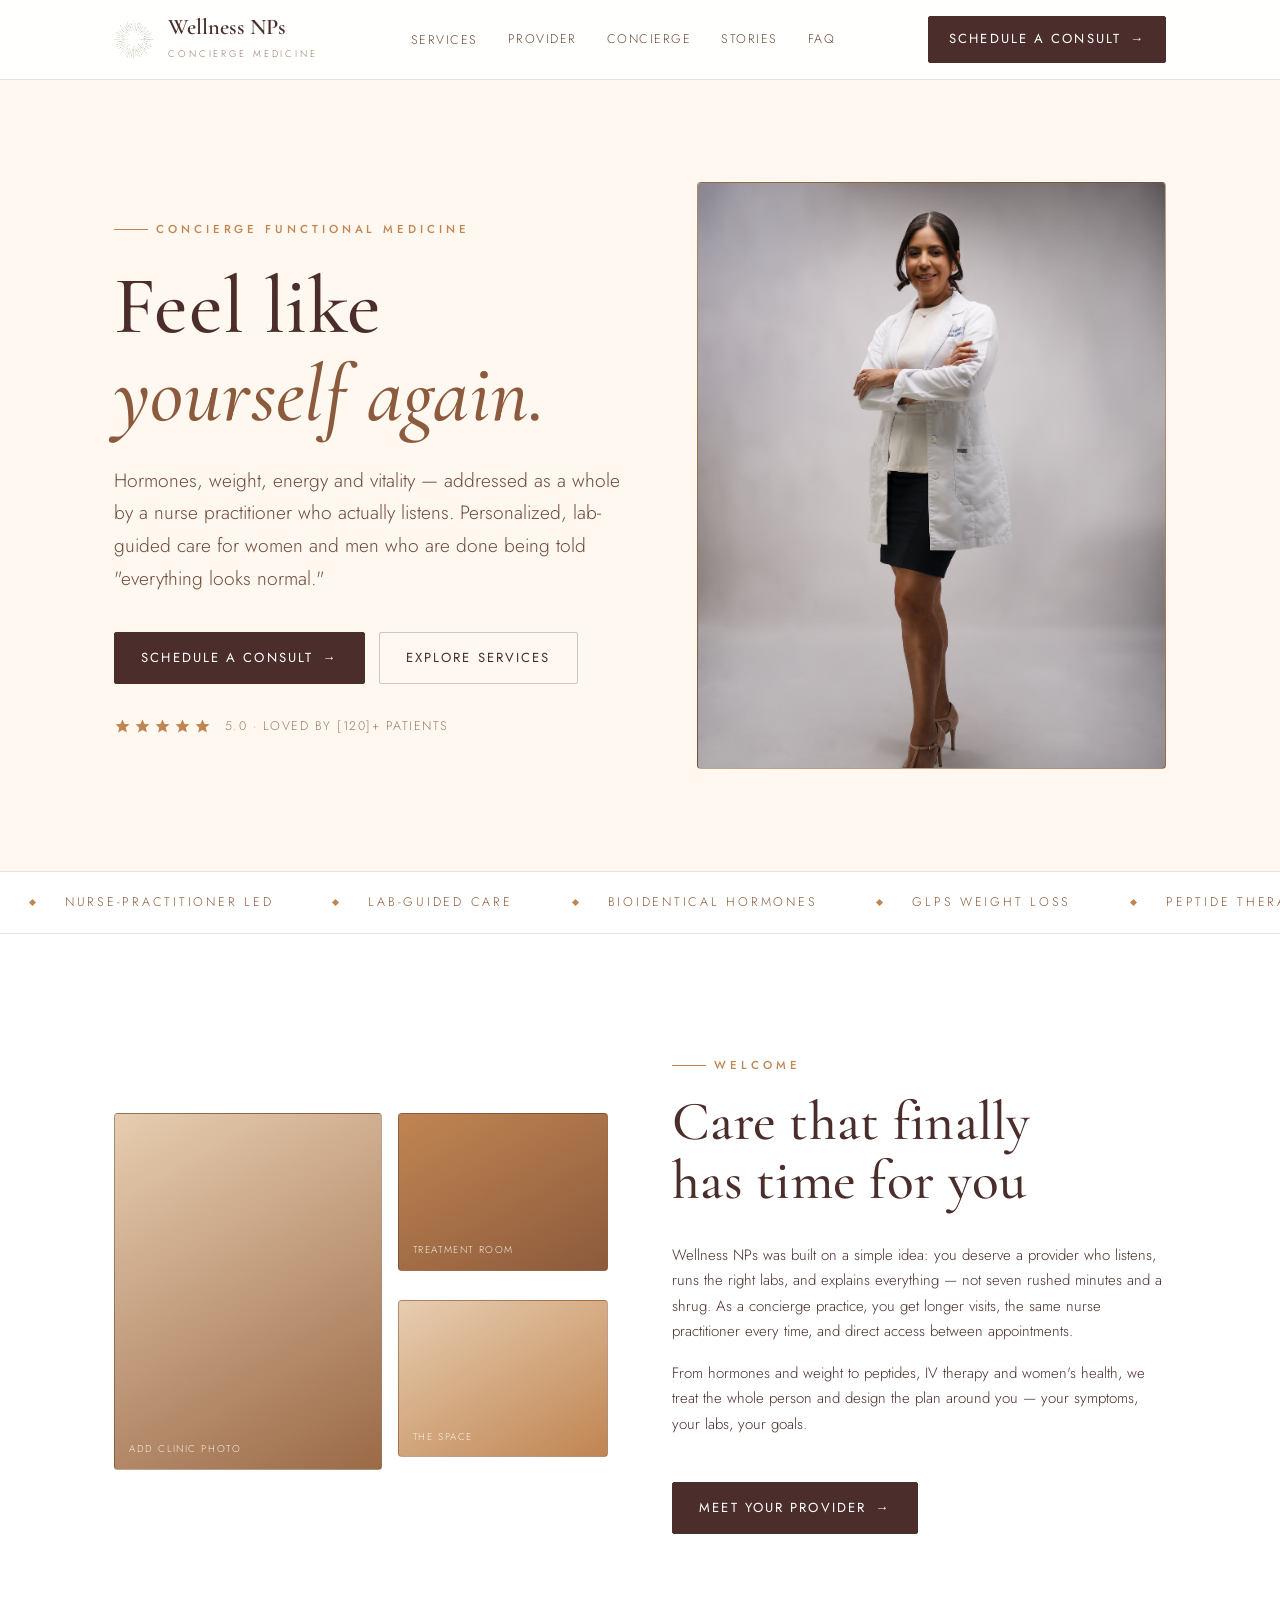
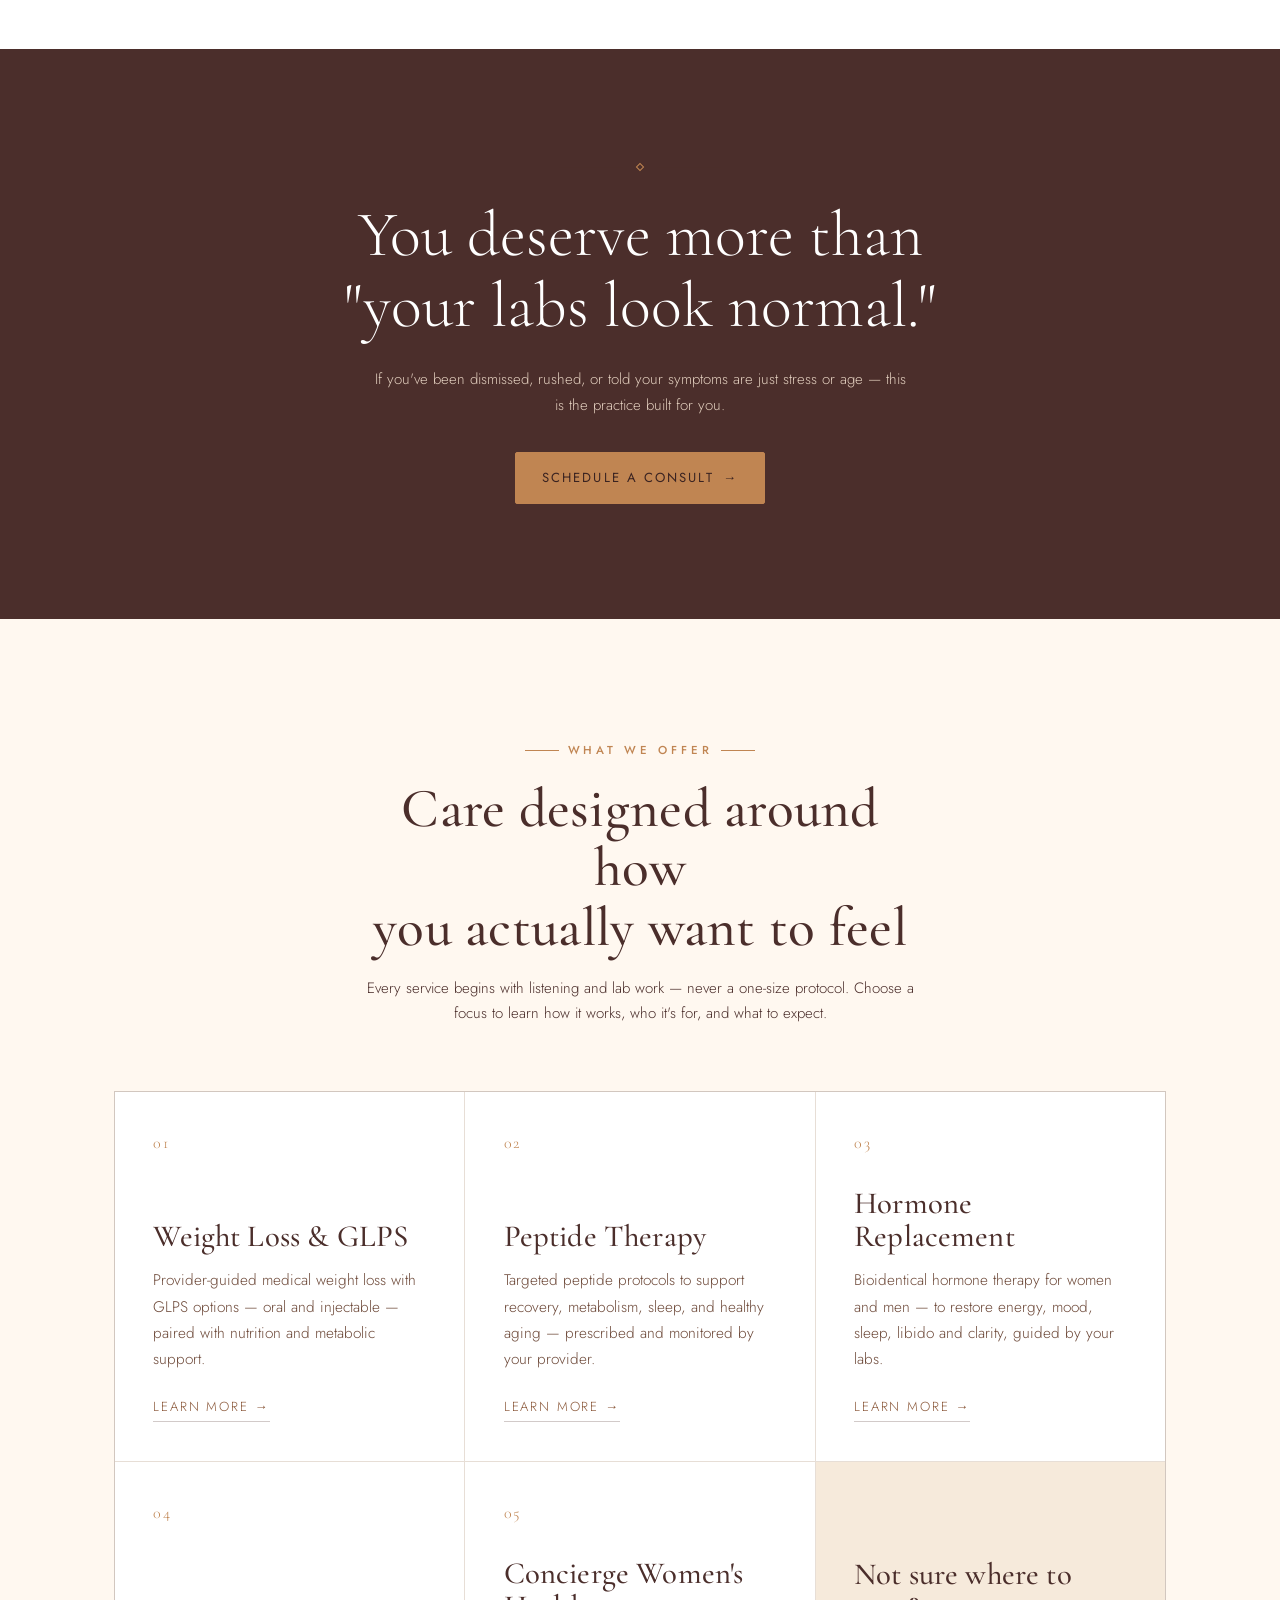
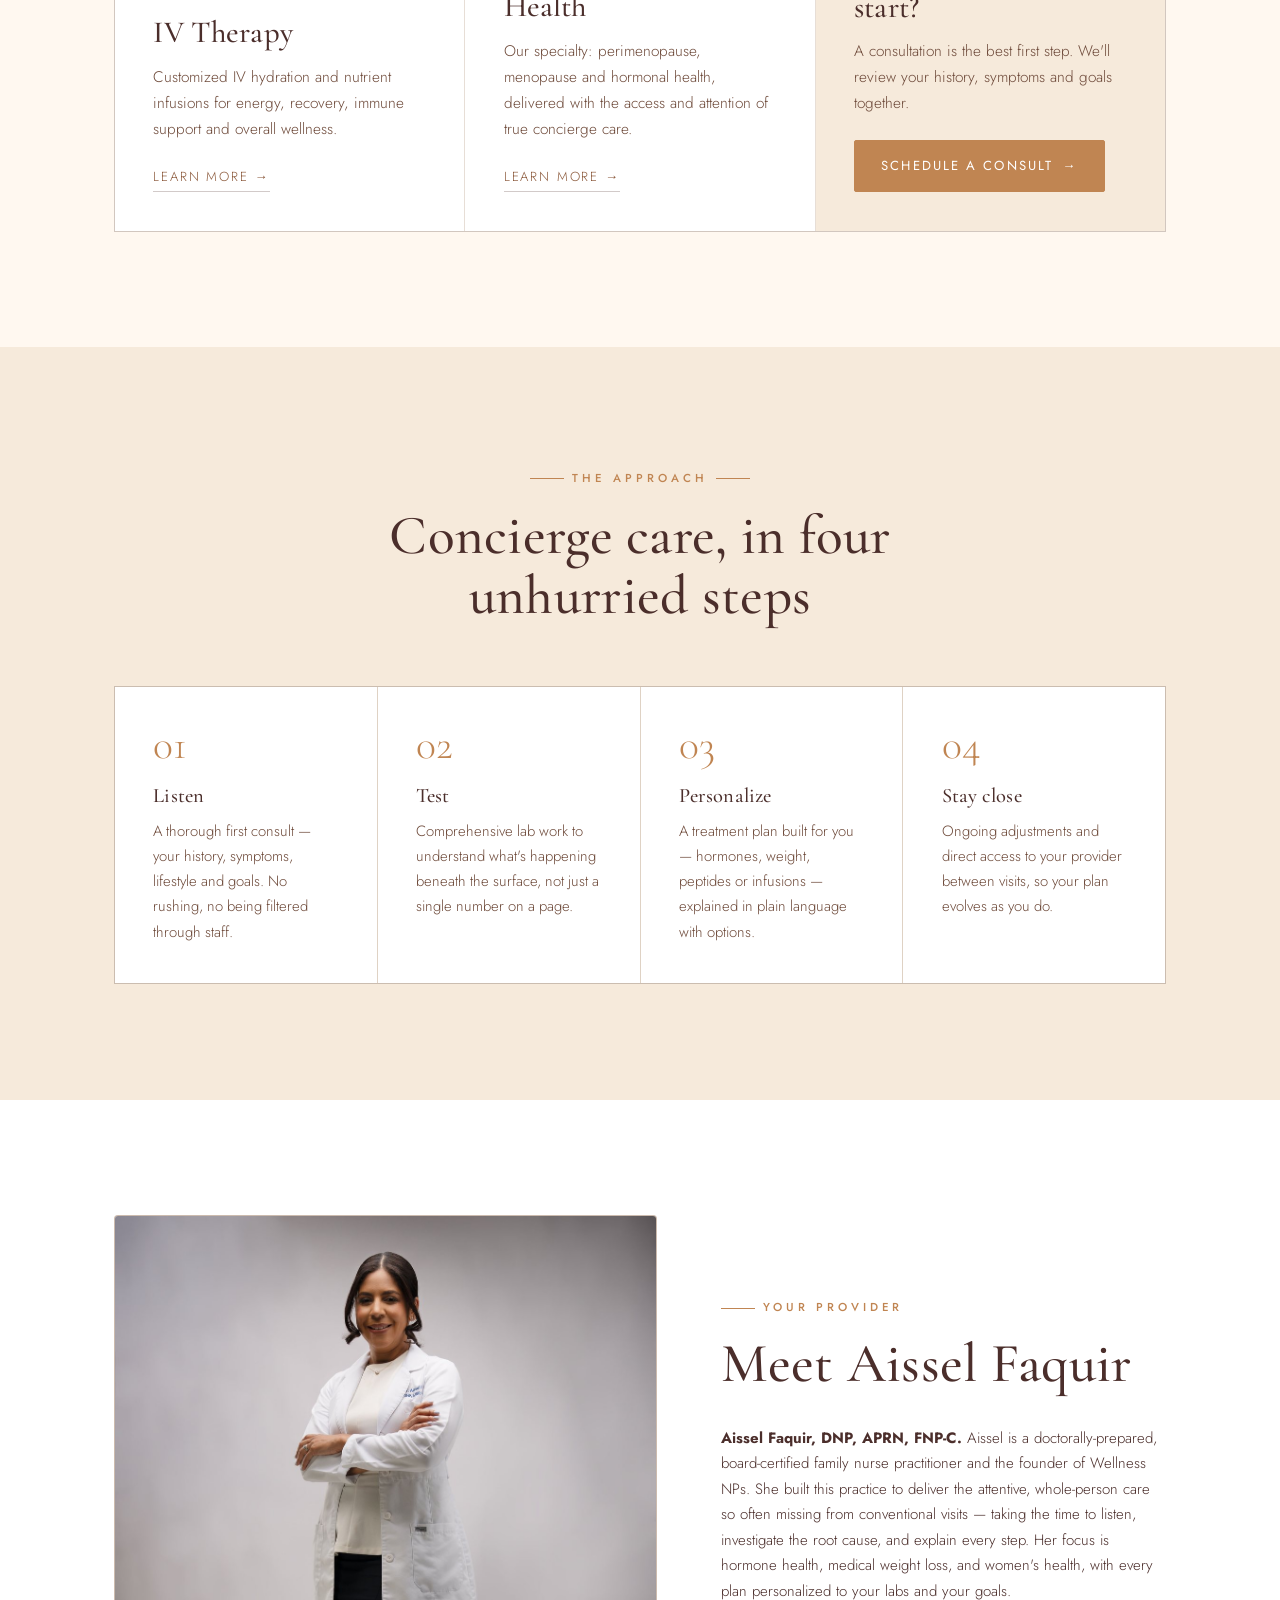
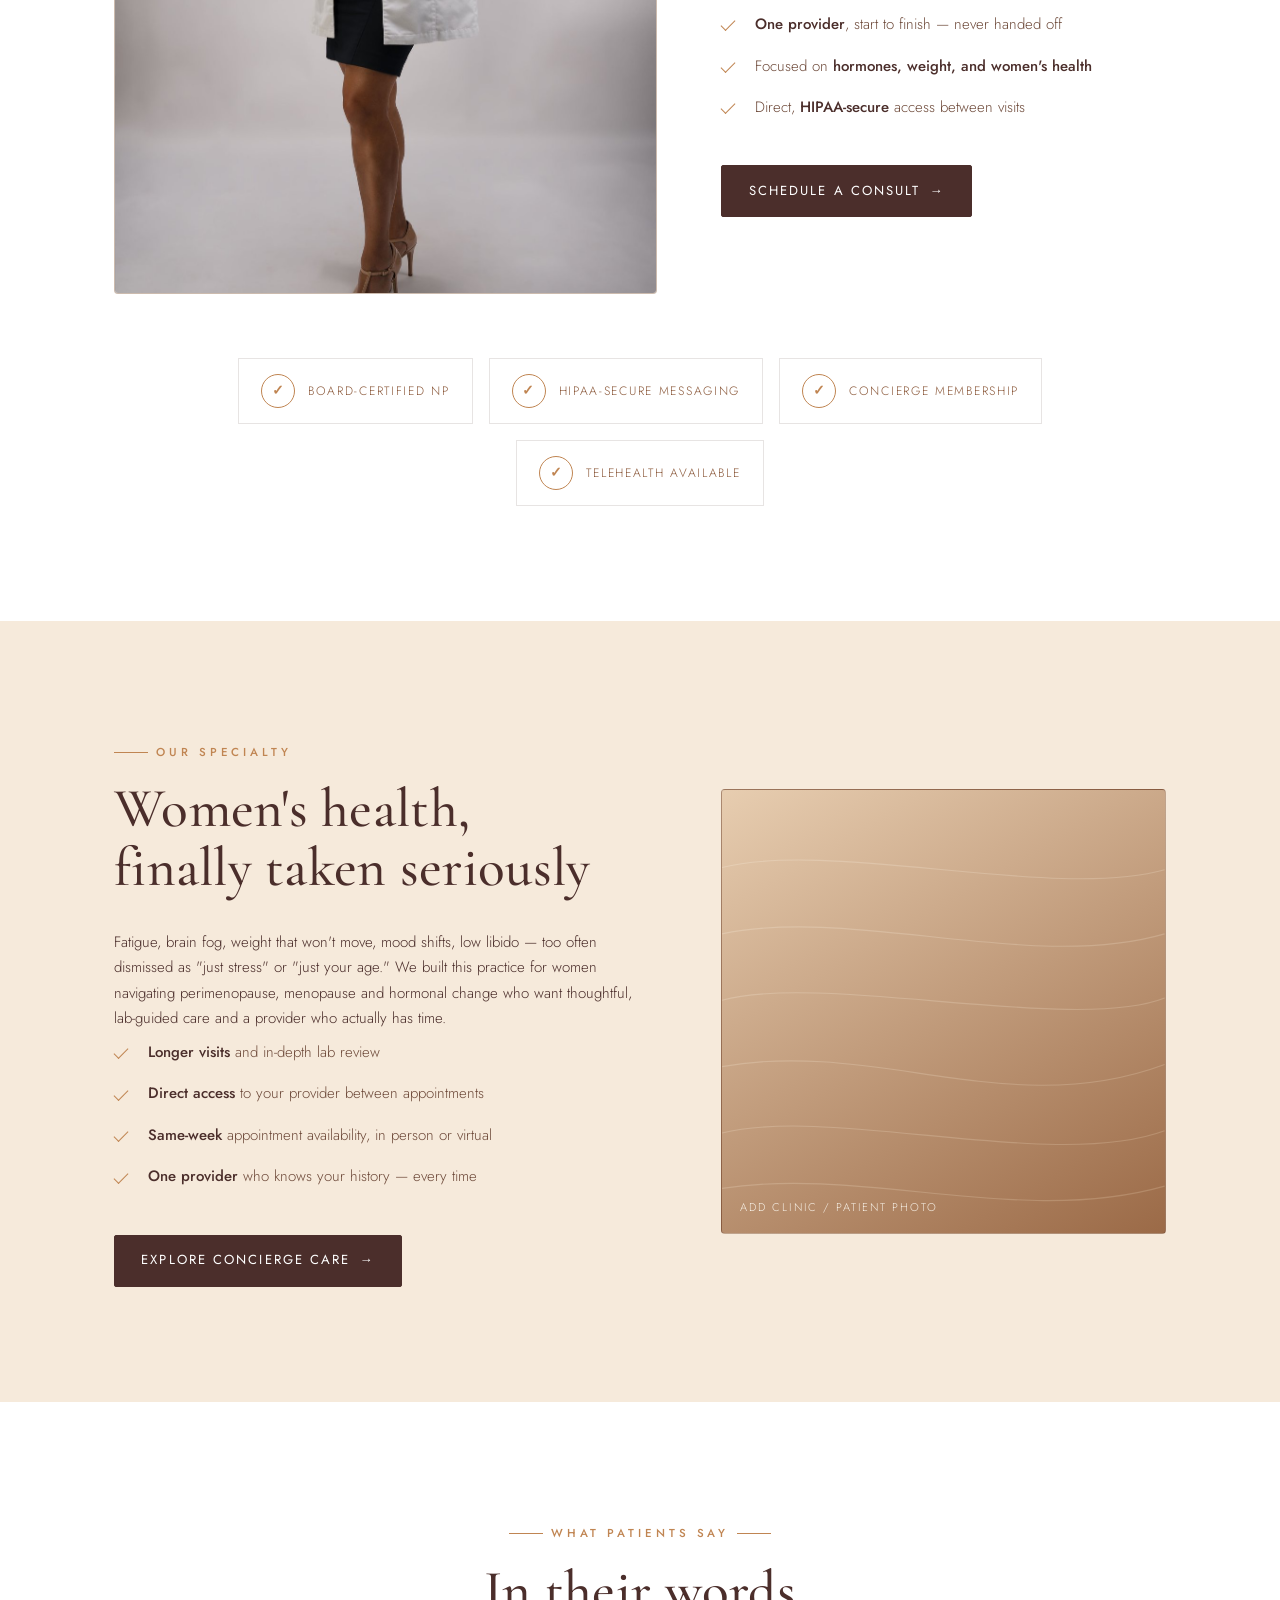
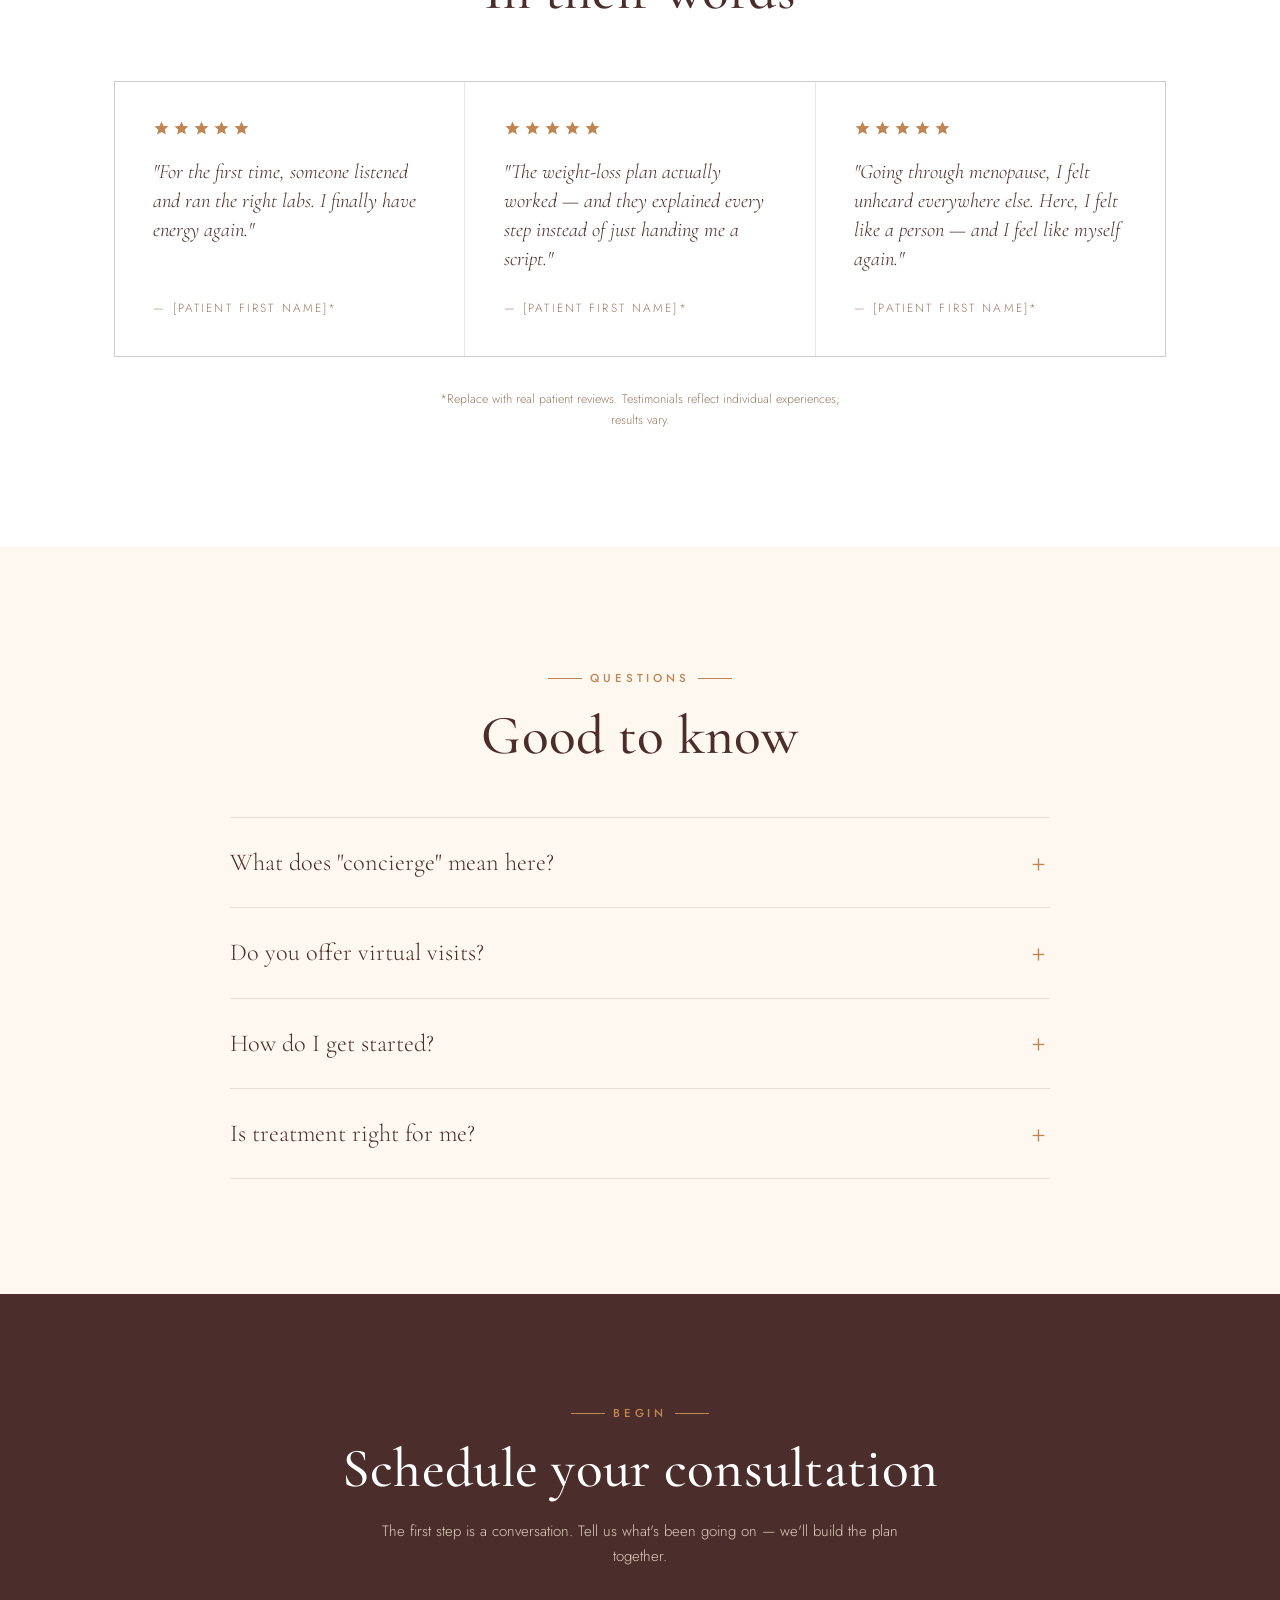
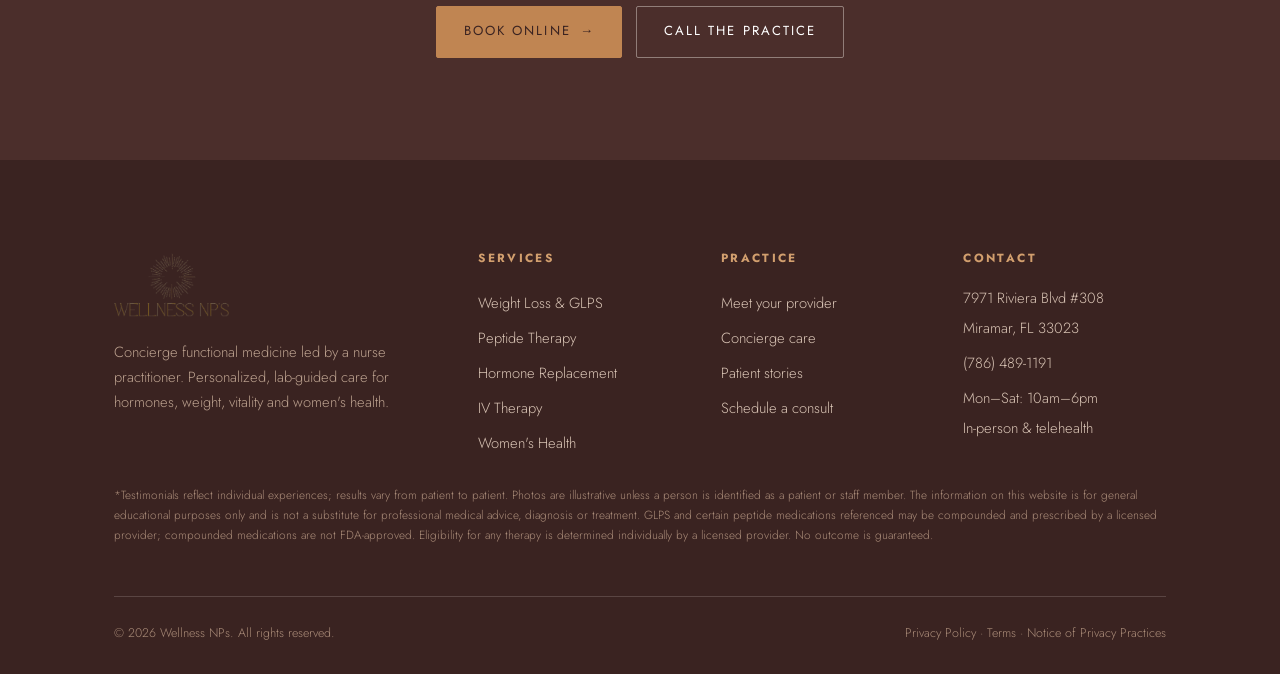
==== commit 24439148: "Add files via upload" ====
--- a/index.html
+++ b/index.html
@@ -6,17 +6,18 @@
 
 <!-- ====== SEO ====== -->
 <title>Wellness NPs | Concierge Hormone, Weight Loss & Women's Health Care</title>
-<meta name="description" content="Wellness NPs is a concierge functional-medicine practice led by nurse practitioners — hormone replacement, medical weight loss with GLP-1 (oral & injectable), peptide therapy, IV therapy, and women's health. Personalized, unrushed care." />
-<meta name="keywords" content="concierge medicine, hormone replacement therapy, GLP-1 weight loss, semaglutide, tirzepatide, peptide therapy, IV therapy, women's health, perimenopause, menopause, functional medicine, nurse practitioner" />
+<meta name="description" content="Wellness NPs is a concierge functional-medicine practice led by a nurse practitioner — hormone replacement, medical weight loss with GLPS (oral & injectable), peptide therapy, IV therapy, and women's health. Personalized, unrushed care." />
+<meta name="keywords" content="concierge medicine, hormone replacement therapy, GLPS weight loss, semaglutide, tirzepatide, peptide therapy, IV therapy, women's health, perimenopause, menopause, functional medicine, nurse practitioner" />
 <link rel="canonical" href="https://www.wellnessnps.com/" />
 <meta name="robots" content="index,follow" />
 <meta property="og:type" content="website" />
 <meta property="og:title" content="Wellness NPs | Concierge Hormone, Weight Loss & Women's Health" />
-<meta property="og:description" content="Personalized, unrushed concierge care: hormones, GLP-1 weight loss, peptides, IV therapy and women's health — led by nurse practitioners." />
+<meta property="og:description" content="Personalized, unrushed concierge care: hormones, GLPS weight loss, peptides, IV therapy and women's health — led by a nurse practitioner." />
 <meta property="og:url" content="https://www.wellnessnps.com/" />
 <meta property="og:site_name" content="Wellness NPs" />
 <meta name="twitter:card" content="summary_large_image" />
 
+<link rel="icon" type="image/png" href="logo-mark.png" />
 <link rel="preconnect" href="https://fonts.googleapis.com" />
 <link rel="preconnect" href="https://fonts.gstatic.com" crossorigin />
 <link href="https://fonts.googleapis.com/css2?family=Cormorant+Garamond:ital,wght@0,400;0,500;0,600;1,400;1,500&family=Jost:wght@300;400;500;600&display=swap" rel="stylesheet" />
@@ -27,16 +28,19 @@
   "@context":"https://schema.org",
   "@type":"MedicalClinic",
   "name":"Wellness NPs",
-  "description":"Concierge functional-medicine practice led by nurse practitioners, offering hormone replacement therapy, medical weight loss with GLP-1 medications, peptide therapy, IV therapy, and women's health care.",
+  "description":"Concierge functional-medicine practice led by a nurse practitioner, offering hormone replacement therapy, medical weight loss with GLPS medications, peptide therapy, IV therapy, and women's health care.",
   "url":"https://www.wellnessnps.com/",
-  "telephone":"[ADD PHONE]",
+  "logo":"https://www.wellnessnps.com/logo.png",
+  "telephone":"(786) 489-1191",
   "priceRange":"$$$",
+  "openingHours":"Mo-Sa 10:00-18:00",
   "image":"https://www.wellnessnps.com/og-image.jpg",
-  "address":{"@type":"PostalAddress","streetAddress":"[ADD STREET]","addressLocality":"[ADD CITY]","addressRegion":"[ADD STATE]","postalCode":"[ADD ZIP]","addressCountry":"US"},
+  "address":{"@type":"PostalAddress","streetAddress":"7971 Riviera Blvd #308","addressLocality":"Miramar","addressRegion":"FL","postalCode":"33023","addressCountry":"US"},
+  "founder":{"@type":"Person","name":"Aissel Faquir","jobTitle":"DNP, APRN, FNP-C"},
   "medicalSpecialty":["Endocrine","PrimaryCare","Gynecologic"],
   "availableService":[
     {"@type":"MedicalProcedure","name":"Hormone Replacement Therapy"},
-    {"@type":"MedicalProcedure","name":"Medical Weight Loss (GLP-1)"},
+    {"@type":"MedicalProcedure","name":"Medical Weight Loss (GLPS)"},
     {"@type":"MedicalProcedure","name":"Peptide Therapy"},
     {"@type":"MedicalProcedure","name":"IV Therapy"},
     {"@type":"MedicalProcedure","name":"Concierge Women's Health"}
@@ -50,21 +54,21 @@
 <header class="site-header">
   <div class="container nav">
     <a class="brand" href="index.html" aria-label="Wellness NPs home">
-      <span class="seal">WN</span>
+      <img class="brand-logo-mark" src="logo-mark.png" alt="" />
       <span><span class="brand-name">Wellness NPs</span><span class="brand-sub">Concierge Medicine</span></span>
     </a>
     <nav class="nav-links" aria-label="Primary">
       <div class="has-sub">
         <a href="#services" aria-haspopup="true">Services</a>
         <div class="submenu" role="menu">
-          <a href="weight-loss.html">Weight Loss &amp; GLP-1</a>
+          <a href="weight-loss.html">Weight Loss &amp; GLPS</a>
           <a href="peptides.html">Peptide Therapy</a>
           <a href="hormone-replacement.html">Hormone Replacement</a>
           <a href="iv-therapy.html">IV Therapy</a>
           <a href="concierge-womens-health.html">Concierge Women's Health</a>
         </div>
       </div>
-      <a href="#team">Team</a>
+      <a href="#provider">Provider</a>
       <a href="#concierge">Concierge</a>
       <a href="#stories">Stories</a>
       <a href="#faq">FAQ</a>
@@ -84,7 +88,7 @@
     <div class="reveal">
       <span class="eyebrow">Concierge Functional Medicine</span>
       <h1>Feel like<br><span class="serif-accent">yourself again.</span></h1>
-      <p class="lede">Hormones, weight, energy and vitality — addressed as a whole by nurse practitioners who actually listen. Personalized, lab-guided care for women and men who are done being told "everything looks normal."</p>
+      <p class="lede">Hormones, weight, energy and vitality — addressed as a whole by a nurse practitioner who actually listens. Personalized, lab-guided care for women and men who are done being told "everything looks normal."</p>
       <div class="btn-row">
         <a class="btn" href="#consult">Schedule a consult <span class="arrow">&rarr;</span></a>
         <a class="btn btn--ghost" href="#services">Explore services</a>
@@ -100,17 +104,8 @@
         <span class="rtext">5.0 &middot; Loved by [120]+ patients</span>
       </div>
     </div>
-    <div class="hero-figure reveal" aria-hidden="true">
-      <svg class="contour" viewBox="0 0 400 500" preserveAspectRatio="none">
-        <g fill="none" stroke="#FBF6EE" stroke-width="1">
-          <path d="M0 90 C100 60 300 130 400 95"/><path d="M0 140 C120 110 280 180 400 140"/>
-          <path d="M0 190 C90 160 320 220 400 188"/><path d="M0 240 C140 215 260 275 400 238"/>
-          <path d="M0 290 C100 265 300 320 400 288"/><path d="M0 340 C130 320 270 375 400 338"/>
-          <path d="M0 390 C90 370 310 420 400 388"/><path d="M0 440 C140 420 260 470 400 438"/>
-        </g>
-      </svg>
-      <span class="seal-badge">Est.<br>Care</span>
-      <span class="ph-label">Add clinic / provider photo</span>
+    <div class="hero-figure reveal">
+      <img class="ph-img" src="provider.jpg" alt="Aissel Faquir, DNP, APRN, FNP-C, nurse practitioner and founder of Wellness NPs" />
     </div>
   </div>
 </section>
@@ -121,17 +116,16 @@
     <span class="marquee-item">Nurse-Practitioner Led</span>
     <span class="marquee-item">Lab-Guided Care</span>
     <span class="marquee-item">Bioidentical Hormones</span>
-    <span class="marquee-item">GLP-1 Weight Loss</span>
+    <span class="marquee-item">GLPS Weight Loss</span>
     <span class="marquee-item">Peptide Therapy</span>
     <span class="marquee-item">IV Therapy</span>
     <span class="marquee-item">HIPAA-Secure Messaging</span>
     <span class="marquee-item">Same-Week Appointments</span>
     <span class="marquee-item">Telehealth &amp; In-Person</span>
-    <!-- duplicate set for seamless loop -->
     <span class="marquee-item">Nurse-Practitioner Led</span>
     <span class="marquee-item">Lab-Guided Care</span>
     <span class="marquee-item">Bioidentical Hormones</span>
-    <span class="marquee-item">GLP-1 Weight Loss</span>
+    <span class="marquee-item">GLPS Weight Loss</span>
     <span class="marquee-item">Peptide Therapy</span>
     <span class="marquee-item">IV Therapy</span>
     <span class="marquee-item">HIPAA-Secure Messaging</span>
@@ -141,19 +135,19 @@
 </section>
 
 <!-- ============ WELCOME ============ -->
-<section class="section">
+<section class="section bg-white">
   <div class="container split">
     <div class="cluster reveal" aria-hidden="true">
-      <div class="ph ph1"><span class="ph-label">Provider portrait</span></div>
+      <div class="ph ph1"><span class="ph-label">Add clinic photo</span></div>
       <div class="ph ph2"><span class="ph-label">Treatment room</span></div>
       <div class="ph ph3"><span class="ph-label">The space</span></div>
     </div>
     <div class="reveal">
       <span class="eyebrow">Welcome</span>
       <h2 class="mt-1">Care that finally<br>has time for you</h2>
-      <p class="mt-2">Wellness NPs was built on a simple idea: you deserve a provider who listens, runs the right labs, and explains everything — not seven rushed minutes and a shrug. As a concierge practice, we give you longer visits, the same provider every time, and direct access between appointments.</p>
+      <p class="mt-2">Wellness NPs was built on a simple idea: you deserve a provider who listens, runs the right labs, and explains everything — not seven rushed minutes and a shrug. As a concierge practice, you get longer visits, the same nurse practitioner every time, and direct access between appointments.</p>
       <p class="mt-1">From hormones and weight to peptides, IV therapy and women's health, we treat the whole person and design the plan around you — your symptoms, your labs, your goals.</p>
-      <div class="btn-row mt-3"><a class="btn" href="#team">Meet the team <span class="arrow">&rarr;</span></a></div>
+      <div class="btn-row mt-3"><a class="btn" href="#provider">Meet your provider <span class="arrow">&rarr;</span></a></div>
     </div>
   </div>
 </section>
@@ -177,7 +171,7 @@
       <p>Every service begins with listening and lab work — never a one-size protocol. Choose a focus to learn how it works, who it's for, and what to expect.</p>
     </div>
     <div class="svc-grid">
-      <a class="svc-card reveal" href="weight-loss.html"><span class="idx">01</span><h3>Weight Loss &amp; GLP-1</h3><p>Physician-guided medical weight loss with GLP-1 options — oral and injectable — paired with nutrition and metabolic support.</p><span class="tlink">Learn more &rarr;</span></a>
+      <a class="svc-card reveal" href="weight-loss.html"><span class="idx">01</span><h3>Weight Loss &amp; GLPS</h3><p>Provider-guided medical weight loss with GLPS options — oral and injectable — paired with nutrition and metabolic support.</p><span class="tlink">Learn more &rarr;</span></a>
       <a class="svc-card reveal" href="peptides.html"><span class="idx">02</span><h3>Peptide Therapy</h3><p>Targeted peptide protocols to support recovery, metabolism, sleep, and healthy aging — prescribed and monitored by your provider.</p><span class="tlink">Learn more &rarr;</span></a>
       <a class="svc-card reveal" href="hormone-replacement.html"><span class="idx">03</span><h3>Hormone Replacement</h3><p>Bioidentical hormone therapy for women and men — to restore energy, mood, sleep, libido and clarity, guided by your labs.</p><span class="tlink">Learn more &rarr;</span></a>
       <a class="svc-card reveal" href="iv-therapy.html"><span class="idx">04</span><h3>IV Therapy</h3><p>Customized IV hydration and nutrient infusions for energy, recovery, immune support and overall wellness.</p><span class="tlink">Learn more &rarr;</span></a>
@@ -204,36 +198,27 @@
   </div>
 </section>
 
-<!-- ============ TEAM ============ -->
-<section class="section" id="team">
-  <div class="container">
-    <div class="sec-head center reveal">
-      <span class="eyebrow center">The team</span>
-      <h2>The providers behind your care</h2>
-      <p>Experienced nurse practitioners who combine clinical expertise with the time and attention real care requires.</p>
-    </div>
-    <div class="team-grid">
-      <div class="team-card reveal">
-        <div class="portrait"><span class="ph-label">Add photo</span></div>
-        <h4>[Provider Name], FNP-BC</h4>
-        <div class="role">Founder &amp; Nurse Practitioner</div>
-        <p>A short, warm bio — years of experience, specialties, and why this practice exists. Speak directly to the patient.</p>
-      </div>
-      <div class="team-card reveal">
-        <div class="portrait"><span class="ph-label">Add photo</span></div>
-        <h4>[Provider Name], NP</h4>
-        <div class="role">Hormone &amp; Weight Specialist</div>
-        <p>A short bio highlighting focus areas — hormone optimization, medical weight loss, and patient-first care.</p>
-      </div>
-      <div class="team-card reveal">
-        <div class="portrait"><span class="ph-label">Add photo</span></div>
-        <h4>[Team Member Name]</h4>
-        <div class="role">Patient Care Coordinator</div>
-        <p>A short bio — the friendly first point of contact who helps members schedule, prepare and feel at home.</p>
-      </div>
-    </div>
-    <div class="awards reveal">
-      <div class="award"><span class="seal">&#10003;</span><span class="a-t">Board-Certified NPs</span></div>
+<!-- ============ PROVIDER ============ -->
+<section class="section bg-white" id="provider">
+  <div class="container split split--narrow">
+    <div class="provider-photo reveal">
+      <img class="ph-img" src="provider.jpg" alt="Aissel Faquir, DNP, APRN, FNP-C — nurse practitioner and founder of Wellness NPs" />
+    </div>
+    <div class="reveal">
+      <span class="eyebrow">Your provider</span>
+      <h2 class="mt-1">Meet Aissel Faquir</h2>
+      <p class="mt-2"><strong>Aissel Faquir, DNP, APRN, FNP-C.</strong> Aissel is a doctorally-prepared, board-certified family nurse practitioner and the founder of Wellness NPs. She built this practice to deliver the attentive, whole-person care so often missing from conventional visits — taking the time to listen, investigate the root cause, and explain every step. Her focus is hormone health, medical weight loss, and women's health, with every plan personalized to your labs and your goals.</p>
+      <ul class="checks mt-2">
+        <li><strong>One provider</strong>, start to finish &mdash; never handed off</li>
+        <li>Focused on <strong>hormones, weight, and women's health</strong></li>
+        <li>Direct, <strong>HIPAA-secure</strong> access between visits</li>
+      </ul>
+      <div class="btn-row mt-3"><a class="btn" href="#consult">Schedule a consult <span class="arrow">&rarr;</span></a></div>
+    </div>
+  </div>
+  <div class="container">
+    <div class="awards reveal" style="margin-top:clamp(40px,5vw,64px)">
+      <div class="award"><span class="seal">&#10003;</span><span class="a-t">Board-Certified NP</span></div>
       <div class="award"><span class="seal">&#10003;</span><span class="a-t">HIPAA-Secure Messaging</span></div>
       <div class="award"><span class="seal">&#10003;</span><span class="a-t">Concierge Membership</span></div>
       <div class="award"><span class="seal">&#10003;</span><span class="a-t">Telehealth Available</span></div>
@@ -242,7 +227,7 @@
 </section>
 
 <!-- ============ CONCIERGE / WOMEN'S HEALTH ============ -->
-<section class="section bg-ivory" id="concierge">
+<section class="section bg-cream2" id="concierge">
   <div class="container split split--narrow">
     <div class="reveal">
       <span class="eyebrow">Our specialty</span>
@@ -260,13 +245,13 @@
       <svg class="contour" viewBox="0 0 400 400" preserveAspectRatio="none"><g fill="none" stroke="#FBF6EE" stroke-width="1">
         <path d="M0 70 C100 45 300 100 400 72"/><path d="M0 130 C120 105 280 165 400 130"/><path d="M0 190 C90 165 320 220 400 188"/>
         <path d="M0 250 C140 225 260 300 400 248"/><path d="M0 310 C100 285 300 345 400 308"/><path d="M0 360 C130 340 270 395 400 358"/></g></svg>
-      <span class="ph-label">Add provider / patient photo</span>
+      <span class="ph-label">Add clinic / patient photo</span>
     </div>
   </div>
 </section>
 
 <!-- ============ STORIES / TESTIMONIALS ============ -->
-<section class="section bg-cream2" id="stories">
+<section class="section bg-white" id="stories">
   <div class="container">
     <div class="sec-head center reveal"><span class="eyebrow center">What patients say</span><h2>In their words</h2></div>
     <div class="tcards">
@@ -329,8 +314,8 @@
       <h2 class="mt-1">Schedule your consultation</h2>
       <p class="measure">The first step is a conversation. Tell us what's been going on — we'll build the plan together.</p>
       <div class="btn-row">
-        <a class="btn btn--onDark" href="[ADD BOOKING LINK]">Book online <span class="arrow">&rarr;</span></a>
-        <a class="btn btn--ghost" style="--fg:var(--ivory);--bd:rgba(251,246,238,.4)" href="tel:[ADD PHONE]">Call the practice</a>
+        <a class="btn btn--onDark" href="https://wellnessnps.janeapp.com/locations/the-wellness-nps/book" target="_blank" rel="noopener">Book online <span class="arrow">&rarr;</span></a>
+        <a class="btn btn--ghost" style="--fg:var(--ivory);--bd:rgba(251,246,238,.4)" href="tel:+17864891191">Call the practice</a>
       </div>
     </div>
   </div>
@@ -343,12 +328,12 @@
   <div class="container">
     <div class="footer-grid">
       <div class="footer-about">
-        <a class="brand" href="index.html"><span class="seal">WN</span><span class="brand-name">Wellness NPs</span></a>
-        <p>Concierge functional medicine led by nurse practitioners. Personalized, lab-guided care for hormones, weight, vitality and women's health.</p>
+        <a href="index.html" aria-label="Wellness NPs home"><img class="footer-logo" src="logo.png" alt="Wellness NPs" /></a>
+        <p>Concierge functional medicine led by a nurse practitioner. Personalized, lab-guided care for hormones, weight, vitality and women's health.</p>
       </div>
       <div>
         <h5>Services</h5>
-        <a href="weight-loss.html">Weight Loss &amp; GLP-1</a>
+        <a href="weight-loss.html">Weight Loss &amp; GLPS</a>
         <a href="peptides.html">Peptide Therapy</a>
         <a href="hormone-replacement.html">Hormone Replacement</a>
         <a href="iv-therapy.html">IV Therapy</a>
@@ -356,21 +341,22 @@
       </div>
       <div>
         <h5>Practice</h5>
-        <a href="#team">Meet the team</a>
+        <a href="#provider">Meet your provider</a>
         <a href="#concierge">Concierge care</a>
         <a href="#stories">Patient stories</a>
         <a href="#consult">Schedule a consult</a>
       </div>
       <div class="footer-contact">
         <h5>Contact</h5>
-        <p>[ADD STREET ADDRESS]</p>
-        <p>[ADD CITY, STATE ZIP]</p>
-        <p><a href="tel:[ADD PHONE]">[ADD PHONE]</a></p>
-        <p><a href="mailto:[ADD EMAIL]">[ADD EMAIL]</a></p>
+        <p>7971 Riviera Blvd #308</p>
+        <p>Miramar, FL 33023</p>
+        <p><a href="tel:+17864891191">(786) 489-1191</a></p>
+        <p>Mon&ndash;Sat: 10am&ndash;6pm</p>
+        <p>In-person &amp; telehealth</p>
       </div>
     </div>
     <p class="disclaimer">
-      *Testimonials reflect individual experiences; results vary from patient to patient. Photos are illustrative unless a person is identified as a patient or staff member. The information on this website is for general educational purposes only and is not a substitute for professional medical advice, diagnosis or treatment. GLP-1 and certain peptide medications referenced may be compounded and prescribed by a licensed provider; compounded medications are not FDA-approved. Eligibility for any therapy is determined individually by a licensed provider. No outcome is guaranteed.
+      *Testimonials reflect individual experiences; results vary from patient to patient. Photos are illustrative unless a person is identified as a patient or staff member. The information on this website is for general educational purposes only and is not a substitute for professional medical advice, diagnosis or treatment. GLPS and certain peptide medications referenced may be compounded and prescribed by a licensed provider; compounded medications are not FDA-approved. Eligibility for any therapy is determined individually by a licensed provider. No outcome is guaranteed.
     </p>
     <div class="footer-bottom">
       <span>&copy; <span id="yr">2026</span> Wellness NPs. All rights reserved.</span>
--- a/styles.css
+++ b/styles.css
@@ -6,23 +6,24 @@
 
 :root{
   /* palette */
-  --cream:#F4EBDC;
-  --cream-2:#EEE2CF;
-  --ivory:#FBF6EE;
-  --espresso:#2C1E15;
-  --coffee:#43301F;
-  --walnut:#6F4E37;
-  --mocha:#8A6B4F;
-  --camel:#B68F5E;
-  --sand:#DDC8A6;
-  --gold:#A67C3D;
-  --gold-soft:#C5A05B;
-
-  --text:#2C1E15;
-  --text-soft:#5A4636;
-  --text-muted:#8A745F;
-  --line:rgba(44,30,21,0.14);
-  --line-strong:rgba(44,30,21,0.26);
+  --cream:#FFF8F0;
+  --cream-2:#F6EADB;
+  --ivory:#FFFFFF;
+  --white:#FFFFFF;
+  --espresso:#4B2E2B;
+  --coffee:#3A2321;
+  --walnut:#8C5A3C;
+  --mocha:#9B6A47;
+  --camel:#C08552;
+  --sand:#E7CDB0;
+  --gold:#C08552;
+  --gold-soft:#D29F6E;
+
+  --text:#4B2E2B;
+  --text-soft:#6E4A3A;
+  --text-muted:#9A7A66;
+  --line:rgba(75,46,43,0.13);
+  --line-strong:rgba(75,46,43,0.25);
 
   /* type */
   --font-display:"Cormorant Garamond", Georgia, serif;
@@ -103,7 +104,7 @@
 .bg-ivory{background:var(--ivory)}
 .bg-dark{background:var(--espresso);color:var(--sand)}
 .bg-dark h1,.bg-dark h2,.bg-dark h3,.bg-dark h4{color:var(--ivory)}
-.bg-dark p{color:#D9C7AE}
+.bg-dark p{color:#E0CCBC}
 
 .center{text-align:center}
 .mx-auto{margin-inline:auto}
@@ -141,7 +142,7 @@
 .btn--ghost:hover{--fg:var(--ivory);background:var(--walnut);border-color:var(--walnut)}
 .btn--gold{--bg:var(--gold);--fg:var(--ivory);--bd:var(--gold)}
 .btn--gold:hover{--bg:var(--gold-soft);border-color:var(--gold-soft)}
-.btn--onDark{--bg:var(--gold);--fg:#241710;--bd:var(--gold)}
+.btn--onDark{--bg:var(--gold);--fg:#3A2321;--bd:var(--gold)}
 .btn--onDark:hover{--bg:var(--ivory);--fg:var(--espresso);border-color:var(--ivory)}
 .btn-row{display:flex;flex-wrap:wrap;gap:14px}
 
@@ -154,7 +155,7 @@
 /* ---------- header / nav ---------- */
 .site-header{
   position:sticky;top:0;z-index:60;
-  background:rgba(244,235,220,.86);
+  background:rgba(255,255,255,.92);
   backdrop-filter:blur(10px);
   border-bottom:1px solid var(--line);
   transition:background .3s;
@@ -296,22 +297,22 @@
 .consult{position:relative;overflow:hidden;background:var(--espresso);color:var(--sand)}
 .consult .container{position:relative;text-align:center;padding-block:clamp(60px,8vw,110px)}
 .consult h2{color:var(--ivory)}
-.consult p{color:#D9C7AE;margin:20px auto 0}
+.consult p{color:#E0CCBC;margin:20px auto 0}
 .consult .btn-row{justify-content:center;margin-top:36px}
 
 /* ---------- footer ---------- */
-.site-footer{background:#241710;color:#C6B095;padding-block:clamp(56px,7vw,88px) 30px}
+.site-footer{background:#3A2321;color:#D8C3B4;padding-block:clamp(56px,7vw,88px) 30px}
 .footer-grid{display:grid;grid-template-columns:1.6fr 1fr 1fr 1fr;gap:40px}
 .site-footer .brand-name{color:var(--ivory)}
 .site-footer h5{font-family:var(--font-body);font-size:.74rem;letter-spacing:.2em;text-transform:uppercase;
   color:var(--gold-soft);margin-bottom:18px}
-.site-footer a{color:#C6B095;font-size:.92rem;display:block;padding:5px 0;transition:color .3s}
+.site-footer a{color:#D8C3B4;font-size:.92rem;display:block;padding:5px 0;transition:color .3s}
 .site-footer a:hover{color:var(--ivory)}
-.footer-about p{color:#A8917A;font-size:.92rem;margin-top:18px;max-width:38ch}
-.footer-contact p{color:#C6B095;font-size:.92rem;margin:5px 0}
-.footer-bottom{border-top:1px solid rgba(198,176,149,.2);margin-top:50px;padding-top:26px;
-  display:flex;flex-wrap:wrap;justify-content:space-between;gap:16px;font-size:.78rem;color:#8E7860}
-.disclaimer{font-size:.74rem;line-height:1.7;color:#8E7860;margin-top:24px;max-width:none}
+.footer-about p{color:#BBA08E;font-size:.92rem;margin-top:18px;max-width:38ch}
+.footer-contact p{color:#D8C3B4;font-size:.92rem;margin:5px 0}
+.footer-bottom{border-top:1px solid rgba(255,248,240,.16);margin-top:50px;padding-top:26px;
+  display:flex;flex-wrap:wrap;justify-content:space-between;gap:16px;font-size:.78rem;color:#A98B78}
+.disclaimer{font-size:.74rem;line-height:1.7;color:#A98B78;margin-top:24px;max-width:none}
 
 /* ---------- breadcrumb ---------- */
 .crumb{font-size:.74rem;letter-spacing:.12em;text-transform:uppercase;color:var(--text-muted);
@@ -430,3 +431,17 @@
   .cluster{grid-template-columns:1fr}
   .team-grid{grid-template-columns:1fr}
 }
+
+/* =========================================================
+   Brand logo, real imagery, white surfaces
+   ========================================================= */
+.bg-white{background:var(--white)}
+.brand-logo-mark{height:40px;width:auto;display:block;flex:none}
+.footer-logo{height:64px;width:auto;display:block}
+.ph-img{width:100%;height:100%;object-fit:cover;display:block}
+.hero-figure .ph-img{object-position:50% 16%}
+.provider-photo{aspect-ratio:4/5;border:1px solid var(--line-strong);border-radius:var(--radius-img);
+  overflow:hidden;background:var(--cream-2)}
+.provider-photo .ph-img{object-position:50% 12%}
+/* dark sections get a faint warm separation now that surfaces are white */
+.bg-cream2{background:var(--cream-2)}
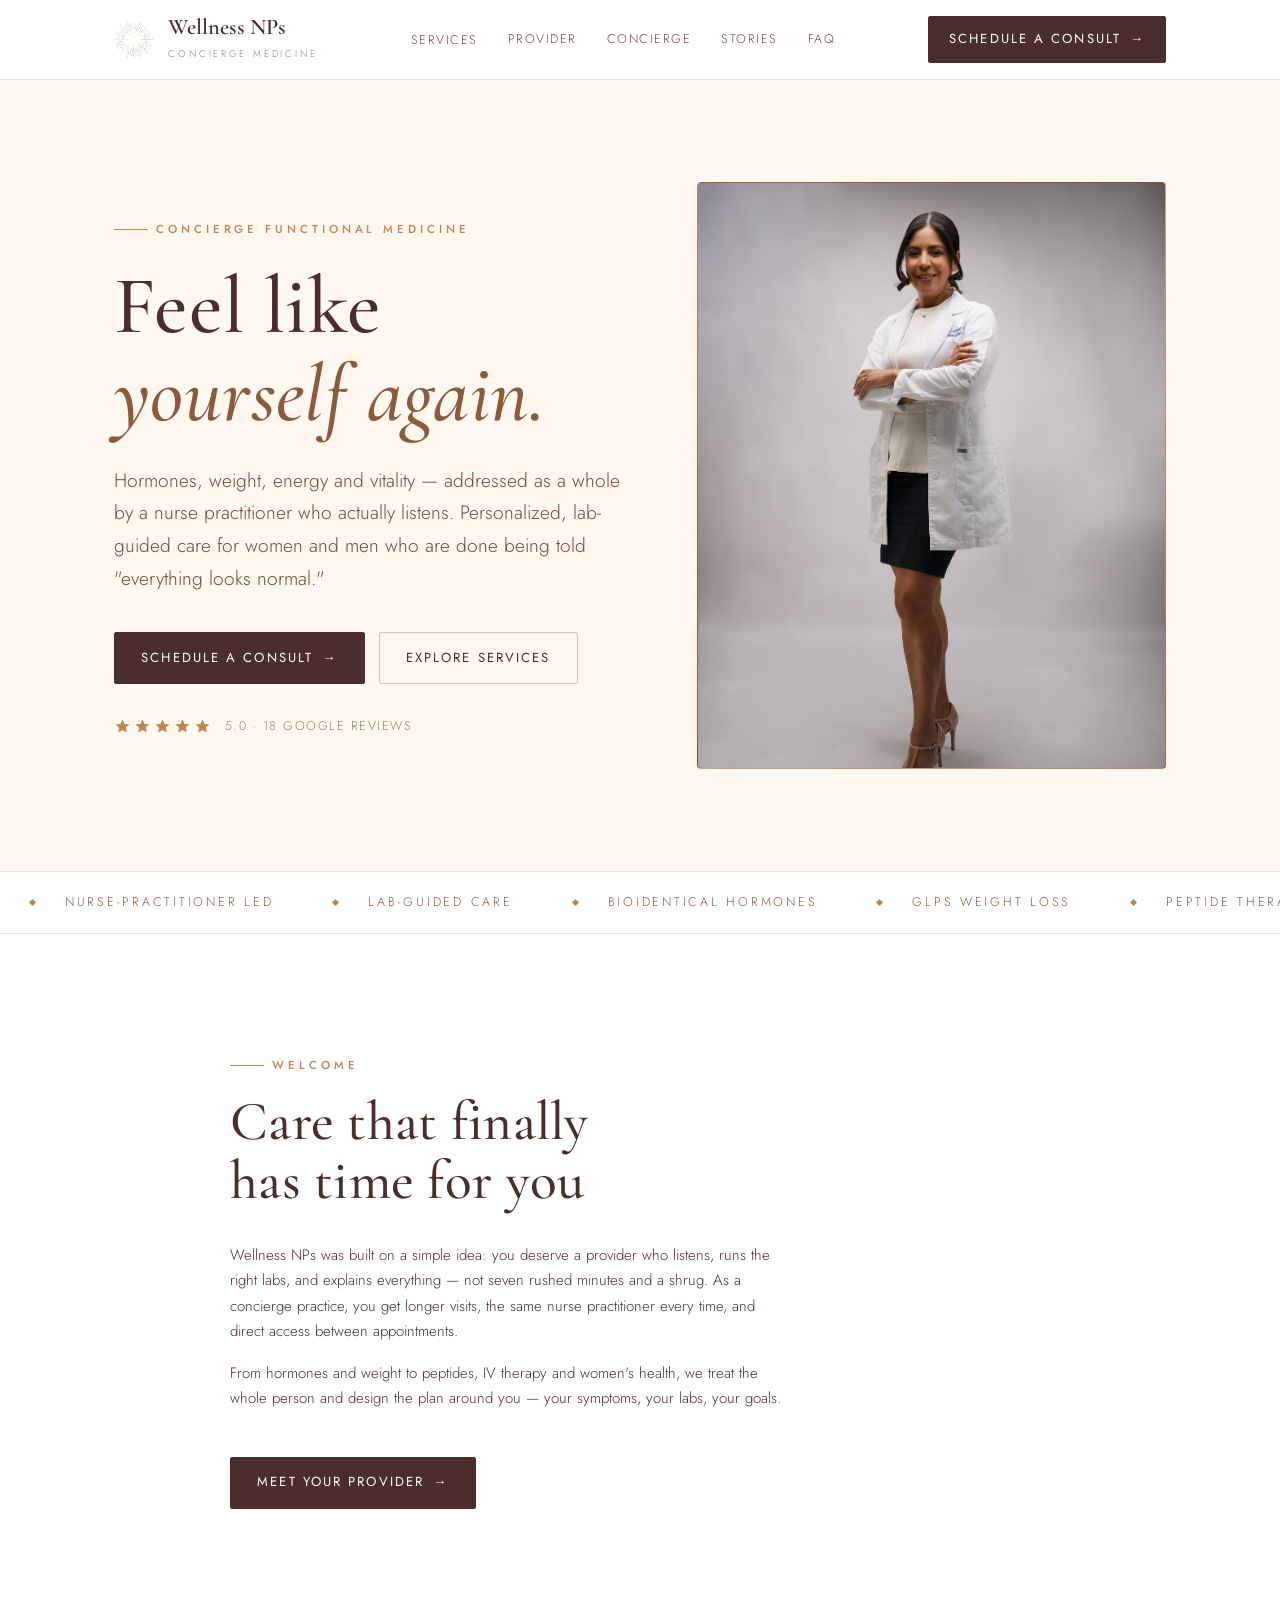
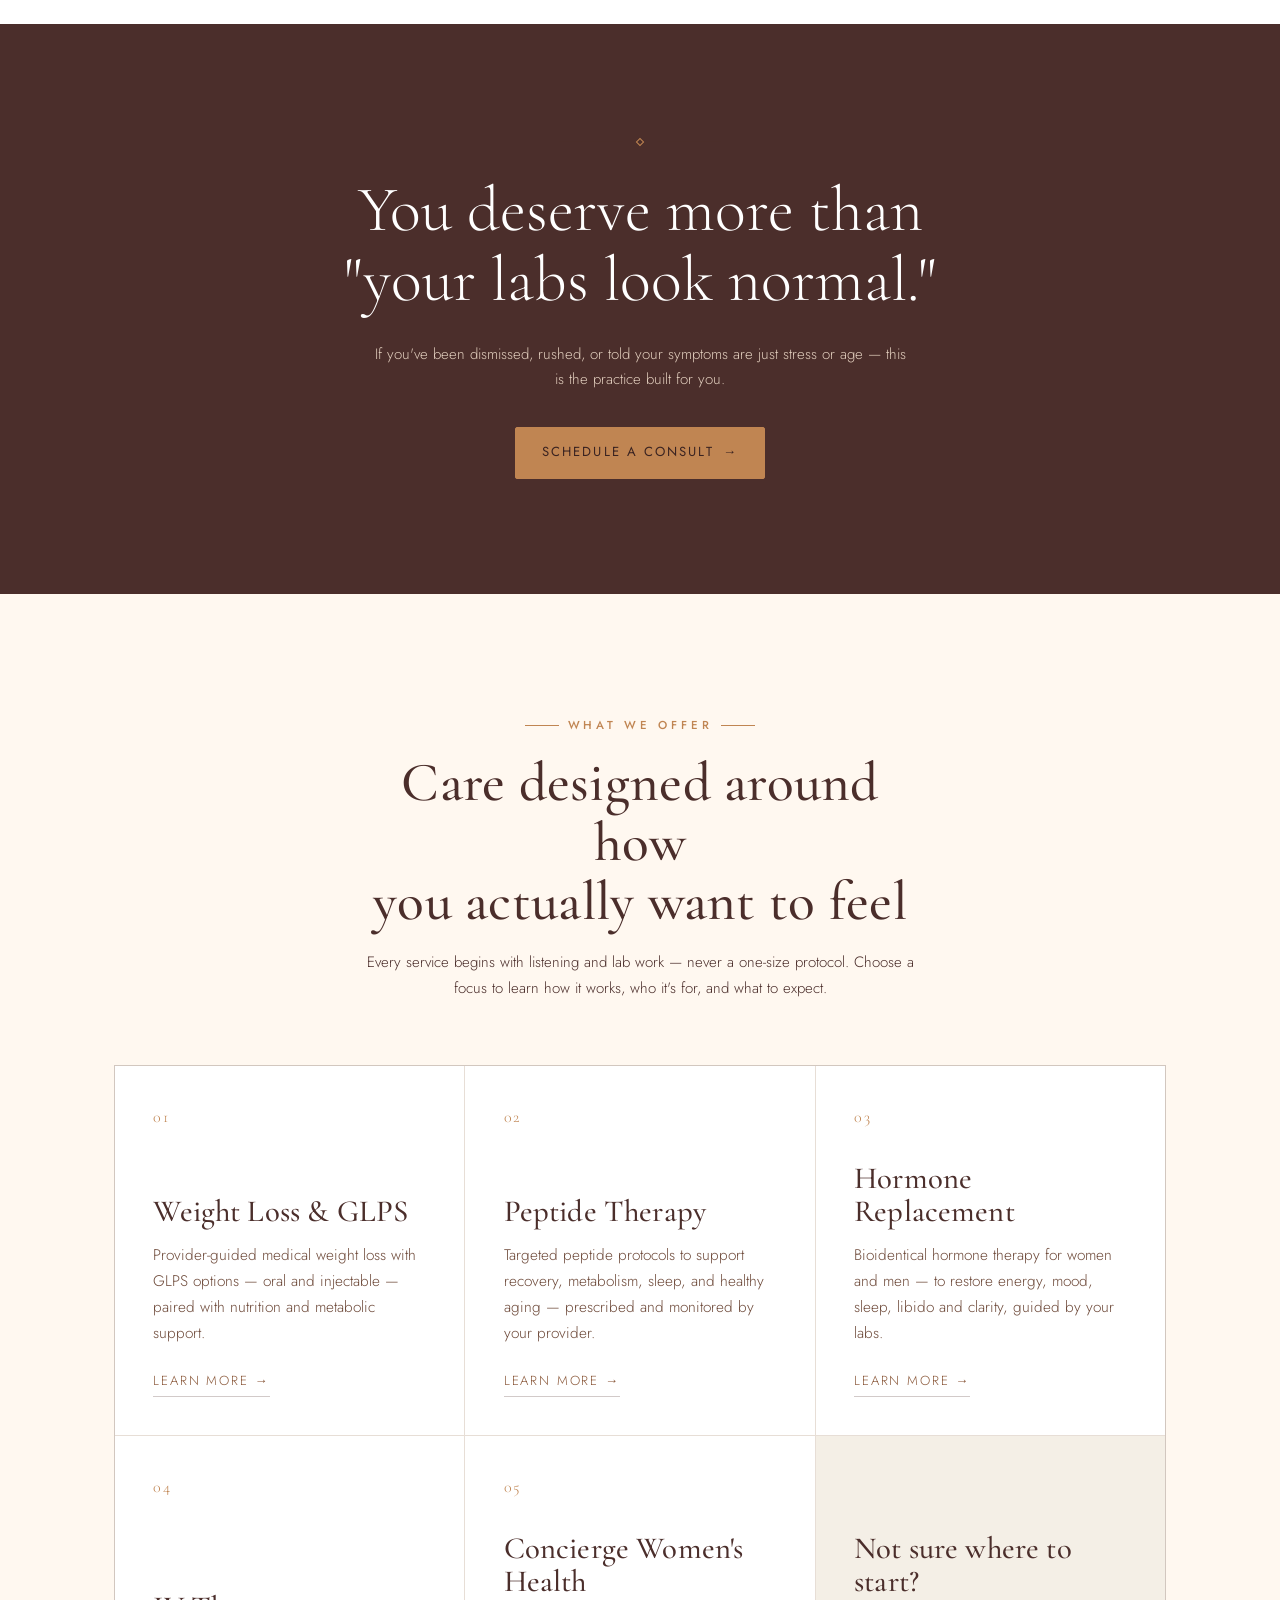
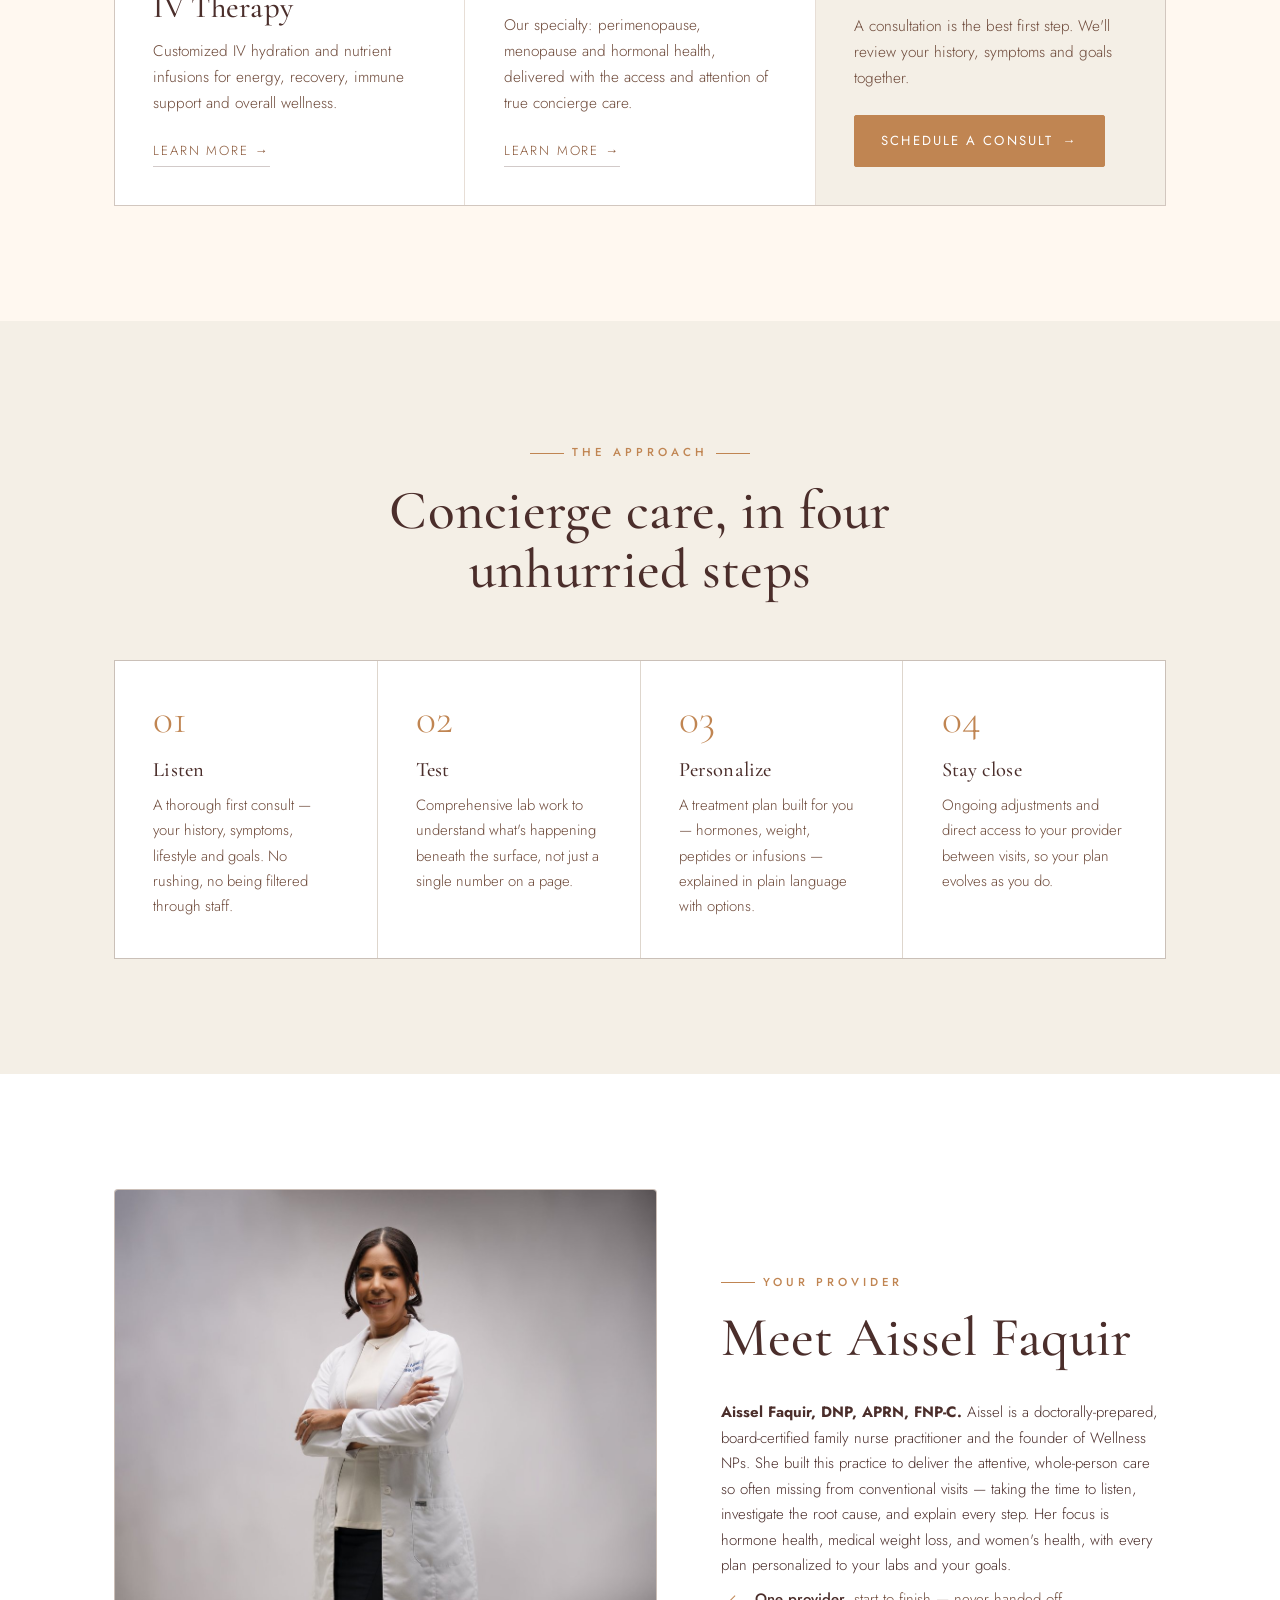
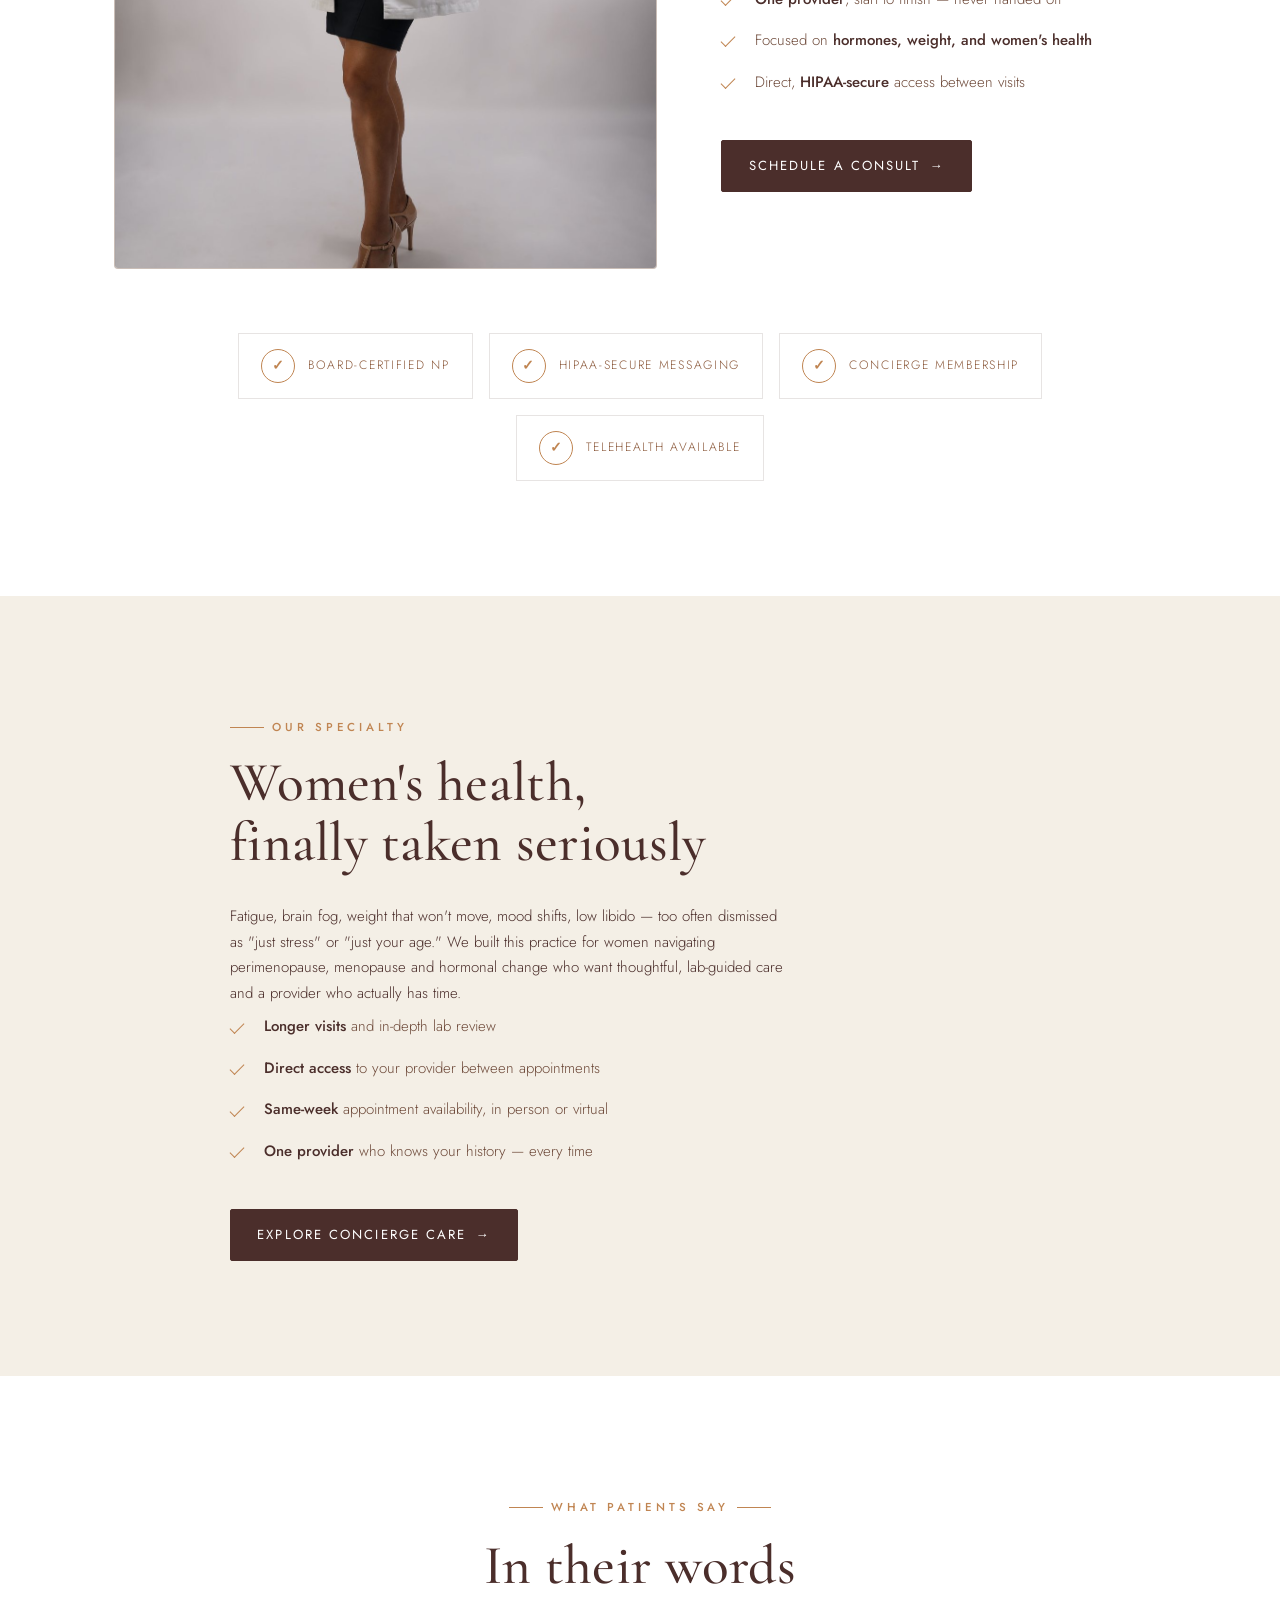
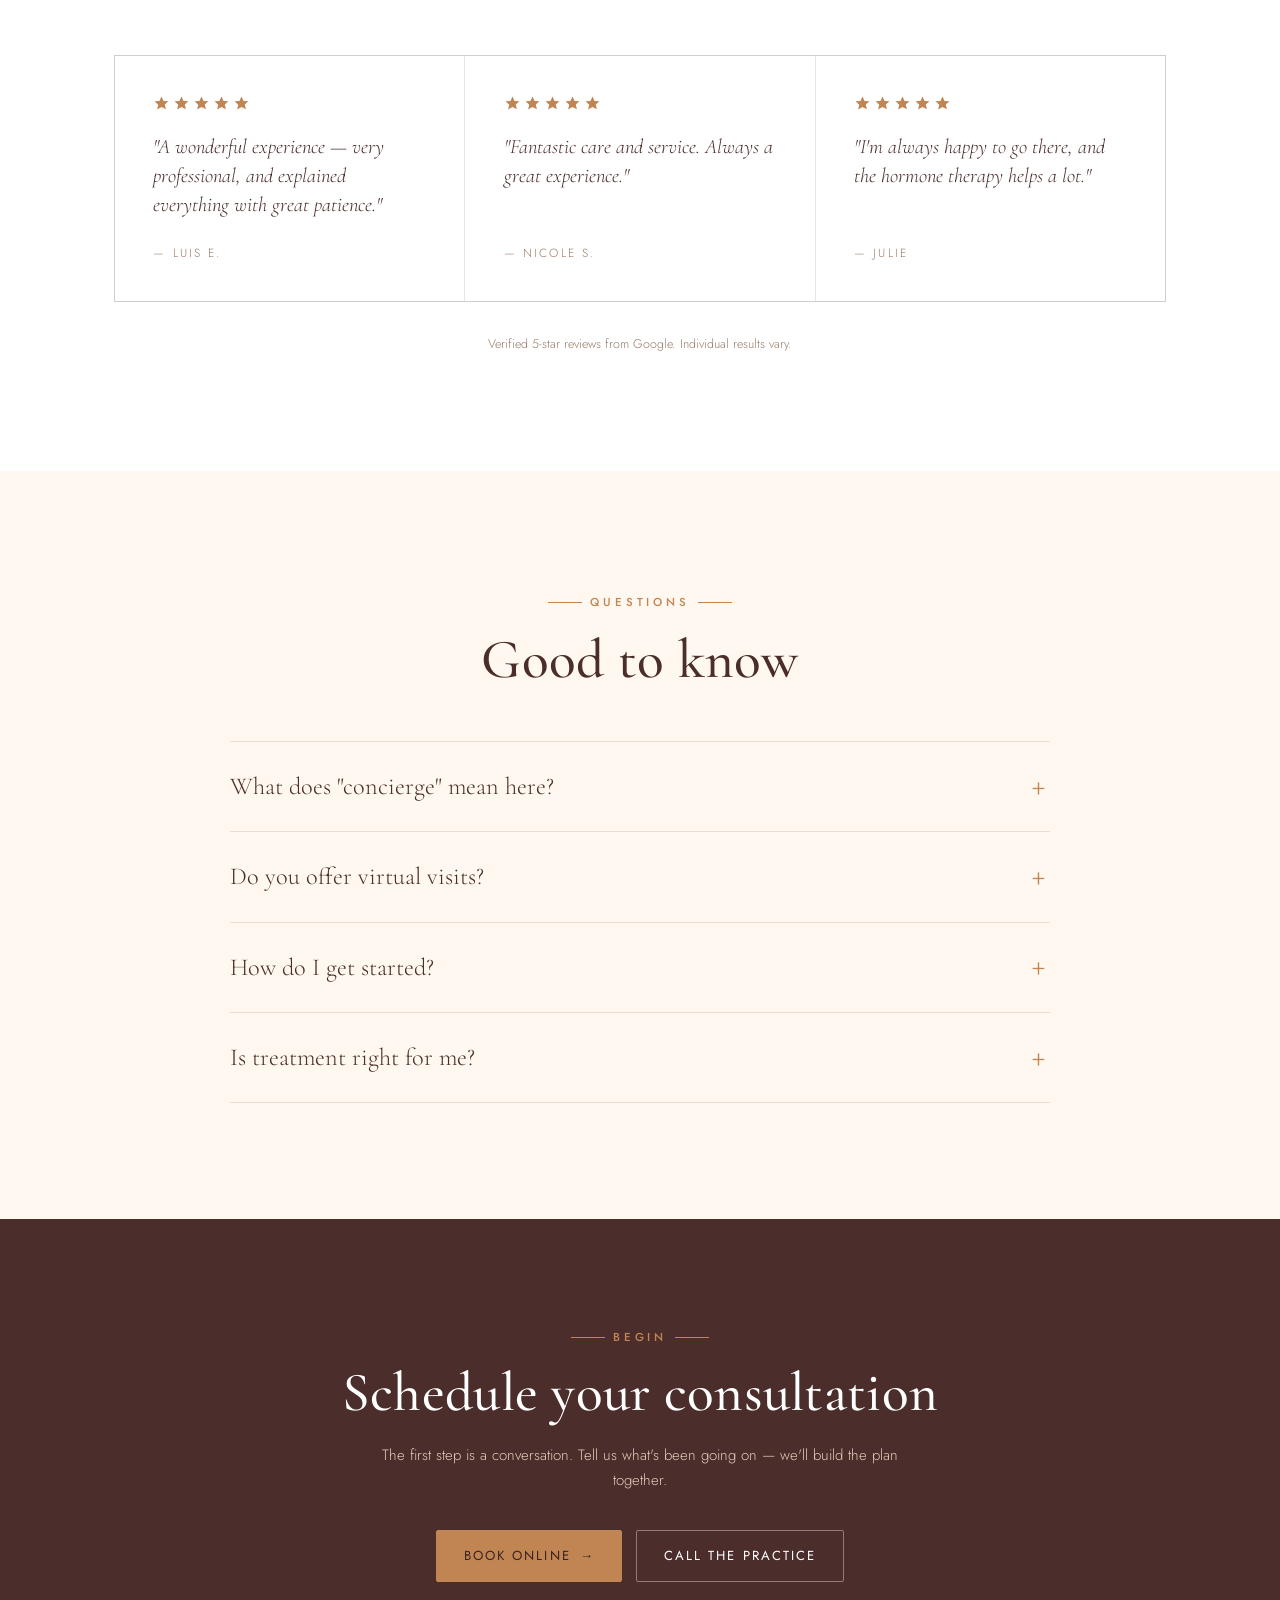
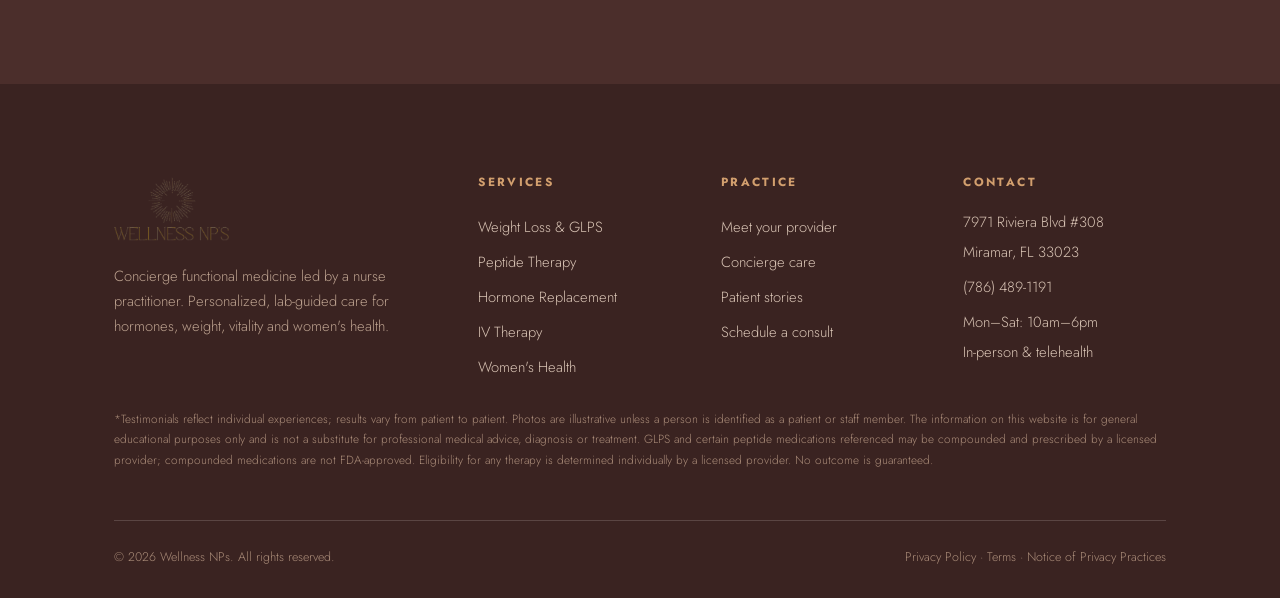
==== commit 713ad61b: "Add files via upload" ====
--- a/index.html
+++ b/index.html
@@ -37,6 +37,7 @@
   "image":"https://www.wellnessnps.com/og-image.jpg",
   "address":{"@type":"PostalAddress","streetAddress":"7971 Riviera Blvd #308","addressLocality":"Miramar","addressRegion":"FL","postalCode":"33023","addressCountry":"US"},
   "founder":{"@type":"Person","name":"Aissel Faquir","jobTitle":"DNP, APRN, FNP-C"},
+  "aggregateRating":{"@type":"AggregateRating","ratingValue":"5.0","reviewCount":"18"},
   "medicalSpecialty":["Endocrine","PrimaryCare","Gynecologic"],
   "availableService":[
     {"@type":"MedicalProcedure","name":"Hormone Replacement Therapy"},
@@ -101,7 +102,7 @@
           <svg viewBox="0 0 24 24"><path d="M12 2l2.9 6.3 6.9.6-5.2 4.5 1.6 6.8L12 17l-6.2 3.5 1.6-6.8L2.2 8.9l6.9-.6z"/></svg>
           <svg viewBox="0 0 24 24"><path d="M12 2l2.9 6.3 6.9.6-5.2 4.5 1.6 6.8L12 17l-6.2 3.5 1.6-6.8L2.2 8.9l6.9-.6z"/></svg>
         </span>
-        <span class="rtext">5.0 &middot; Loved by [120]+ patients</span>
+        <span class="rtext">5.0 &middot; 18 Google reviews</span>
       </div>
     </div>
     <div class="hero-figure reveal">
@@ -136,12 +137,7 @@
 
 <!-- ============ WELCOME ============ -->
 <section class="section bg-white">
-  <div class="container split">
-    <div class="cluster reveal" aria-hidden="true">
-      <div class="ph ph1"><span class="ph-label">Add clinic photo</span></div>
-      <div class="ph ph2"><span class="ph-label">Treatment room</span></div>
-      <div class="ph ph3"><span class="ph-label">The space</span></div>
-    </div>
+  <div class="container split solo">
     <div class="reveal">
       <span class="eyebrow">Welcome</span>
       <h2 class="mt-1">Care that finally<br>has time for you</h2>
@@ -228,7 +224,7 @@
 
 <!-- ============ CONCIERGE / WOMEN'S HEALTH ============ -->
 <section class="section bg-cream2" id="concierge">
-  <div class="container split split--narrow">
+  <div class="container split split--narrow solo">
     <div class="reveal">
       <span class="eyebrow">Our specialty</span>
       <h2 class="mt-1">Women's health,<br>finally taken seriously</h2>
@@ -241,12 +237,6 @@
       </ul>
       <div class="btn-row mt-3"><a class="btn" href="concierge-womens-health.html">Explore concierge care <span class="arrow">&rarr;</span></a></div>
     </div>
-    <div class="figure reveal" aria-hidden="true">
-      <svg class="contour" viewBox="0 0 400 400" preserveAspectRatio="none"><g fill="none" stroke="#FBF6EE" stroke-width="1">
-        <path d="M0 70 C100 45 300 100 400 72"/><path d="M0 130 C120 105 280 165 400 130"/><path d="M0 190 C90 165 320 220 400 188"/>
-        <path d="M0 250 C140 225 260 300 400 248"/><path d="M0 310 C100 285 300 345 400 308"/><path d="M0 360 C130 340 270 395 400 358"/></g></svg>
-      <span class="ph-label">Add clinic / patient photo</span>
-    </div>
   </div>
 </section>
 
@@ -263,8 +253,8 @@
           <svg viewBox="0 0 24 24"><path d="M12 2l2.9 6.3 6.9.6-5.2 4.5 1.6 6.8L12 17l-6.2 3.5 1.6-6.8L2.2 8.9l6.9-.6z"/></svg>
           <svg viewBox="0 0 24 24"><path d="M12 2l2.9 6.3 6.9.6-5.2 4.5 1.6 6.8L12 17l-6.2 3.5 1.6-6.8L2.2 8.9l6.9-.6z"/></svg>
         </span>
-        <blockquote>"For the first time, someone listened and ran the right labs. I finally have energy again."</blockquote>
-        <div class="who">&mdash; [Patient First Name]*</div>
+        <blockquote>"A wonderful experience — very professional, and explained everything with great patience."</blockquote>
+        <div class="who">&mdash; Luis E.</div>
       </div>
       <div class="tcard reveal">
         <span class="stars" aria-hidden="true">
@@ -274,8 +264,8 @@
           <svg viewBox="0 0 24 24"><path d="M12 2l2.9 6.3 6.9.6-5.2 4.5 1.6 6.8L12 17l-6.2 3.5 1.6-6.8L2.2 8.9l6.9-.6z"/></svg>
           <svg viewBox="0 0 24 24"><path d="M12 2l2.9 6.3 6.9.6-5.2 4.5 1.6 6.8L12 17l-6.2 3.5 1.6-6.8L2.2 8.9l6.9-.6z"/></svg>
         </span>
-        <blockquote>"The weight-loss plan actually worked — and they explained every step instead of just handing me a script."</blockquote>
-        <div class="who">&mdash; [Patient First Name]*</div>
+        <blockquote>"Fantastic care and service. Always a great experience."</blockquote>
+        <div class="who">&mdash; Nicole S.</div>
       </div>
       <div class="tcard reveal">
         <span class="stars" aria-hidden="true">
@@ -285,11 +275,11 @@
           <svg viewBox="0 0 24 24"><path d="M12 2l2.9 6.3 6.9.6-5.2 4.5 1.6 6.8L12 17l-6.2 3.5 1.6-6.8L2.2 8.9l6.9-.6z"/></svg>
           <svg viewBox="0 0 24 24"><path d="M12 2l2.9 6.3 6.9.6-5.2 4.5 1.6 6.8L12 17l-6.2 3.5 1.6-6.8L2.2 8.9l6.9-.6z"/></svg>
         </span>
-        <blockquote>"Going through menopause, I felt unheard everywhere else. Here, I felt like a person — and I feel like myself again."</blockquote>
-        <div class="who">&mdash; [Patient First Name]*</div>
-      </div>
-    </div>
-    <p class="center mt-2" style="font-size:.78rem;color:var(--text-muted);max-width:60ch;margin-inline:auto">*Replace with real patient reviews. Testimonials reflect individual experiences; results vary.</p>
+        <blockquote>"I'm always happy to go there, and the hormone therapy helps a lot."</blockquote>
+        <div class="who">&mdash; Julie</div>
+      </div>
+    </div>
+    <p class="center mt-2" style="font-size:.78rem;color:var(--text-muted);max-width:60ch;margin-inline:auto">Verified 5-star reviews from Google. Individual results vary.</p>
   </div>
 </section>
 
--- a/styles.css
+++ b/styles.css
@@ -7,7 +7,7 @@
 :root{
   /* palette */
   --cream:#FFF8F0;
-  --cream-2:#F6EADB;
+  --cream-2:#F4EFE6;
   --ivory:#FFFFFF;
   --white:#FFFFFF;
   --espresso:#4B2E2B;
@@ -445,3 +445,19 @@
 .provider-photo .ph-img{object-position:50% 12%}
 /* dark sections get a faint warm separation now that surfaces are white */
 .bg-cream2{background:var(--cream-2)}
+
+/* =========================================================
+   Polished placeholders — branded motif panels until real
+   photos are added (hide "add photo" labels, add watermark)
+   ========================================================= */
+.ph-label{display:none}
+.ph{position:relative}
+.ph::after{content:"";position:absolute;inset:0;
+  background:url("logo-mark.png") center/46% no-repeat;opacity:.2;mix-blend-mode:soft-light}
+.figure .ph-label{display:none}
+
+/* =========================================================
+   Single-column treatment for sections with no image
+   ========================================================= */
+.hero-inner.solo{grid-template-columns:minmax(0,860px);justify-content:center}
+.split.solo{grid-template-columns:minmax(0,820px);justify-content:center}
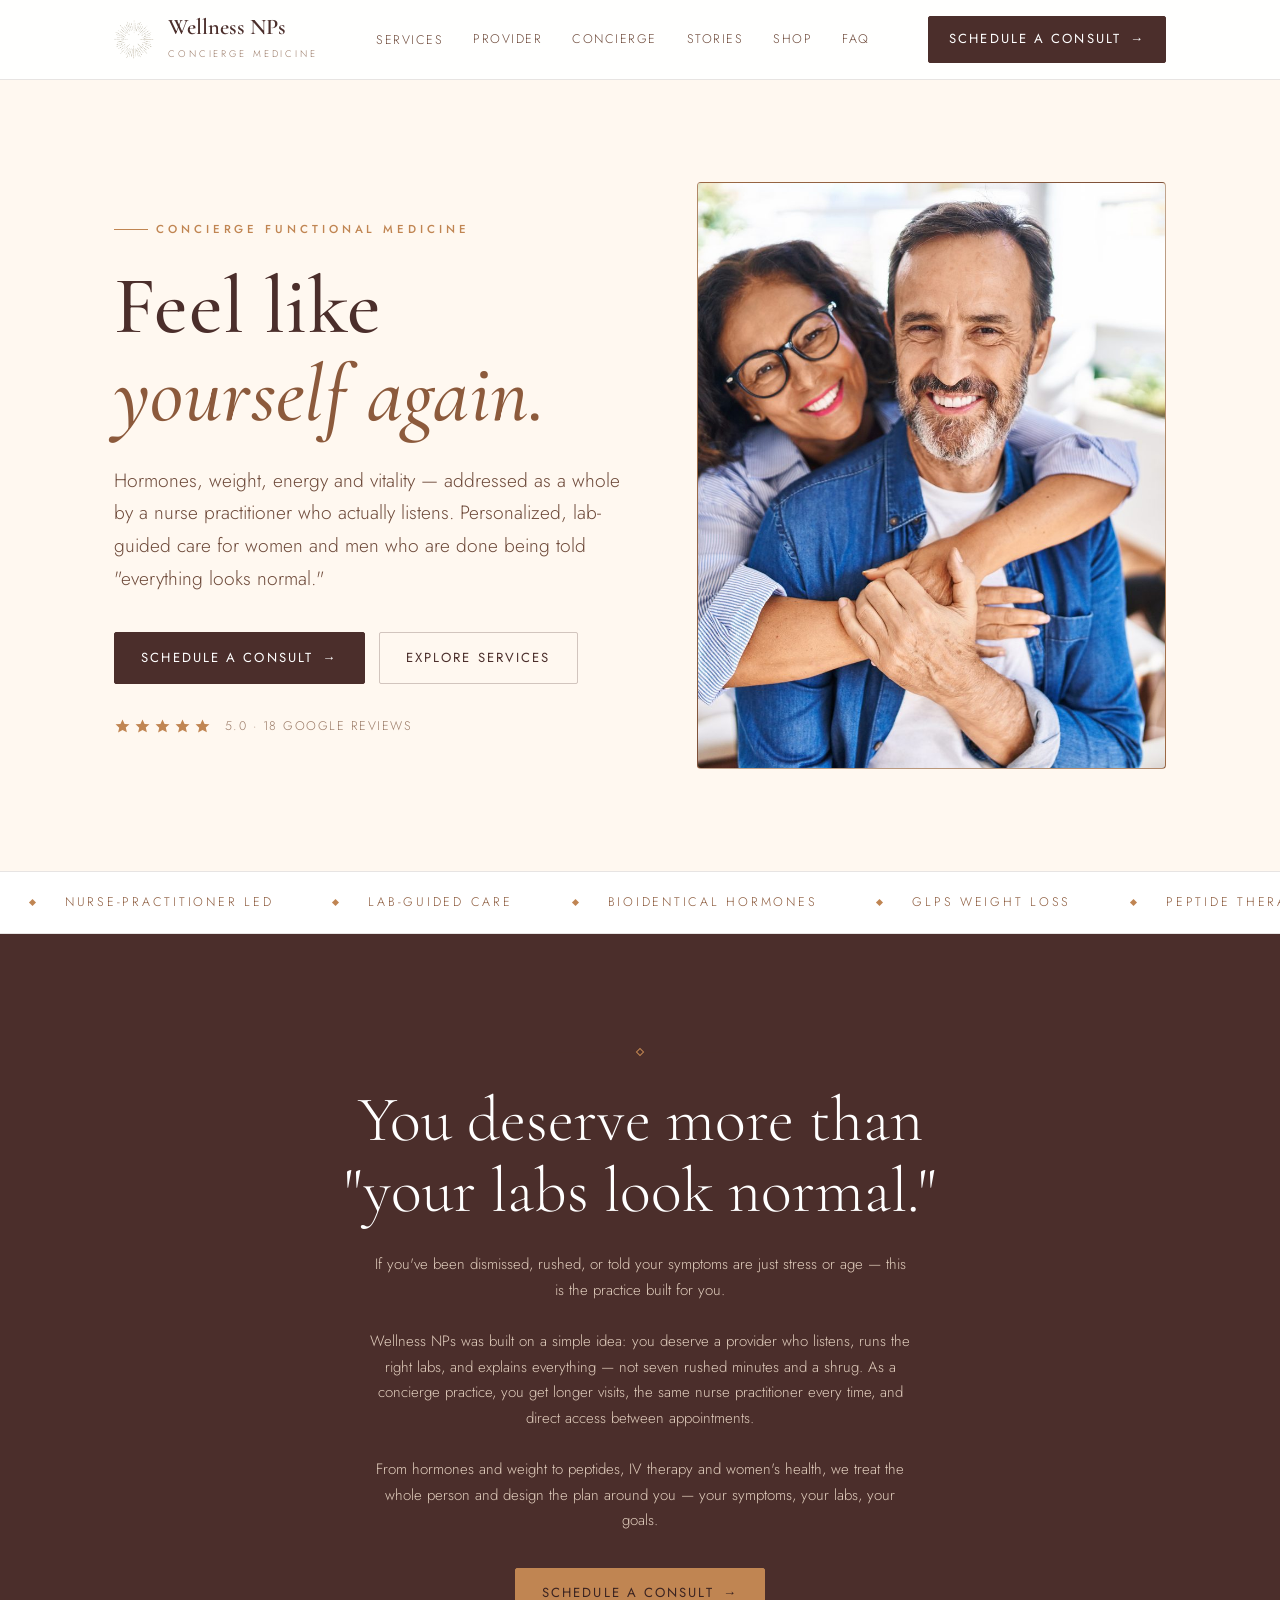
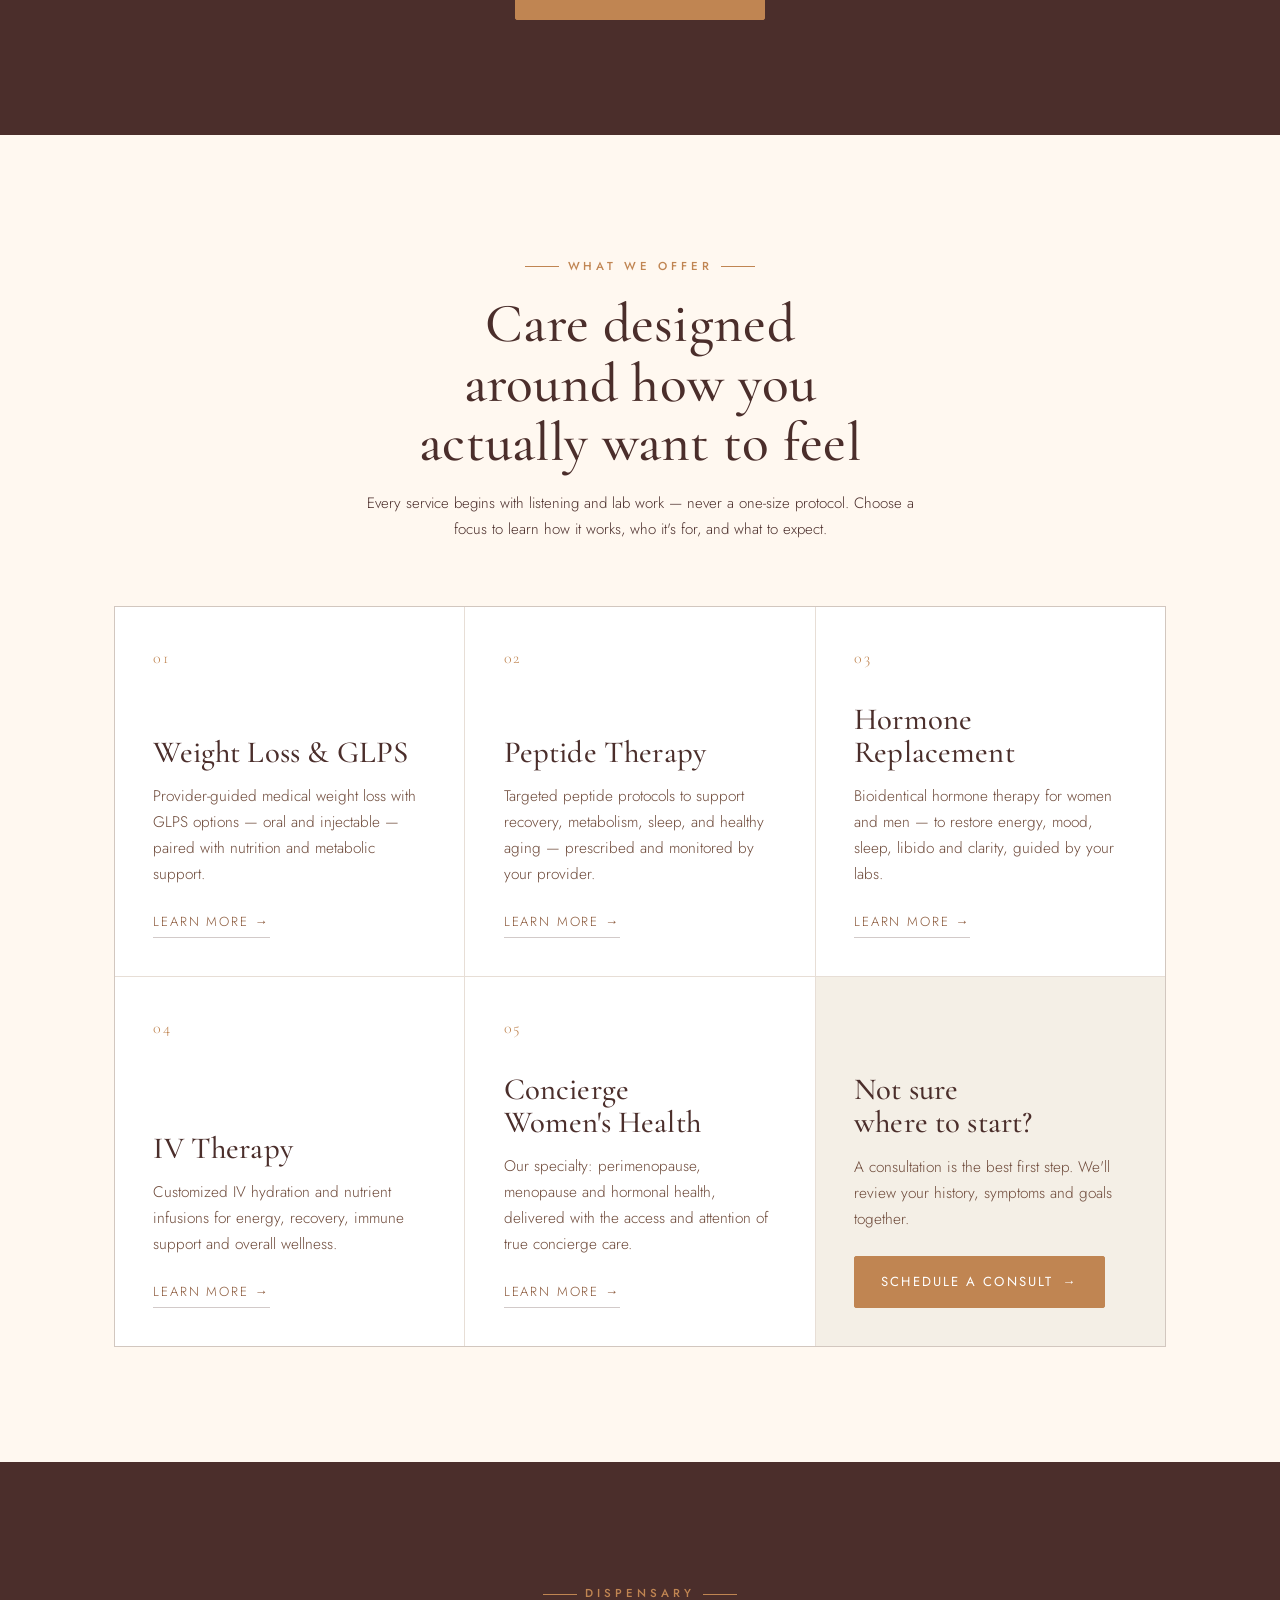
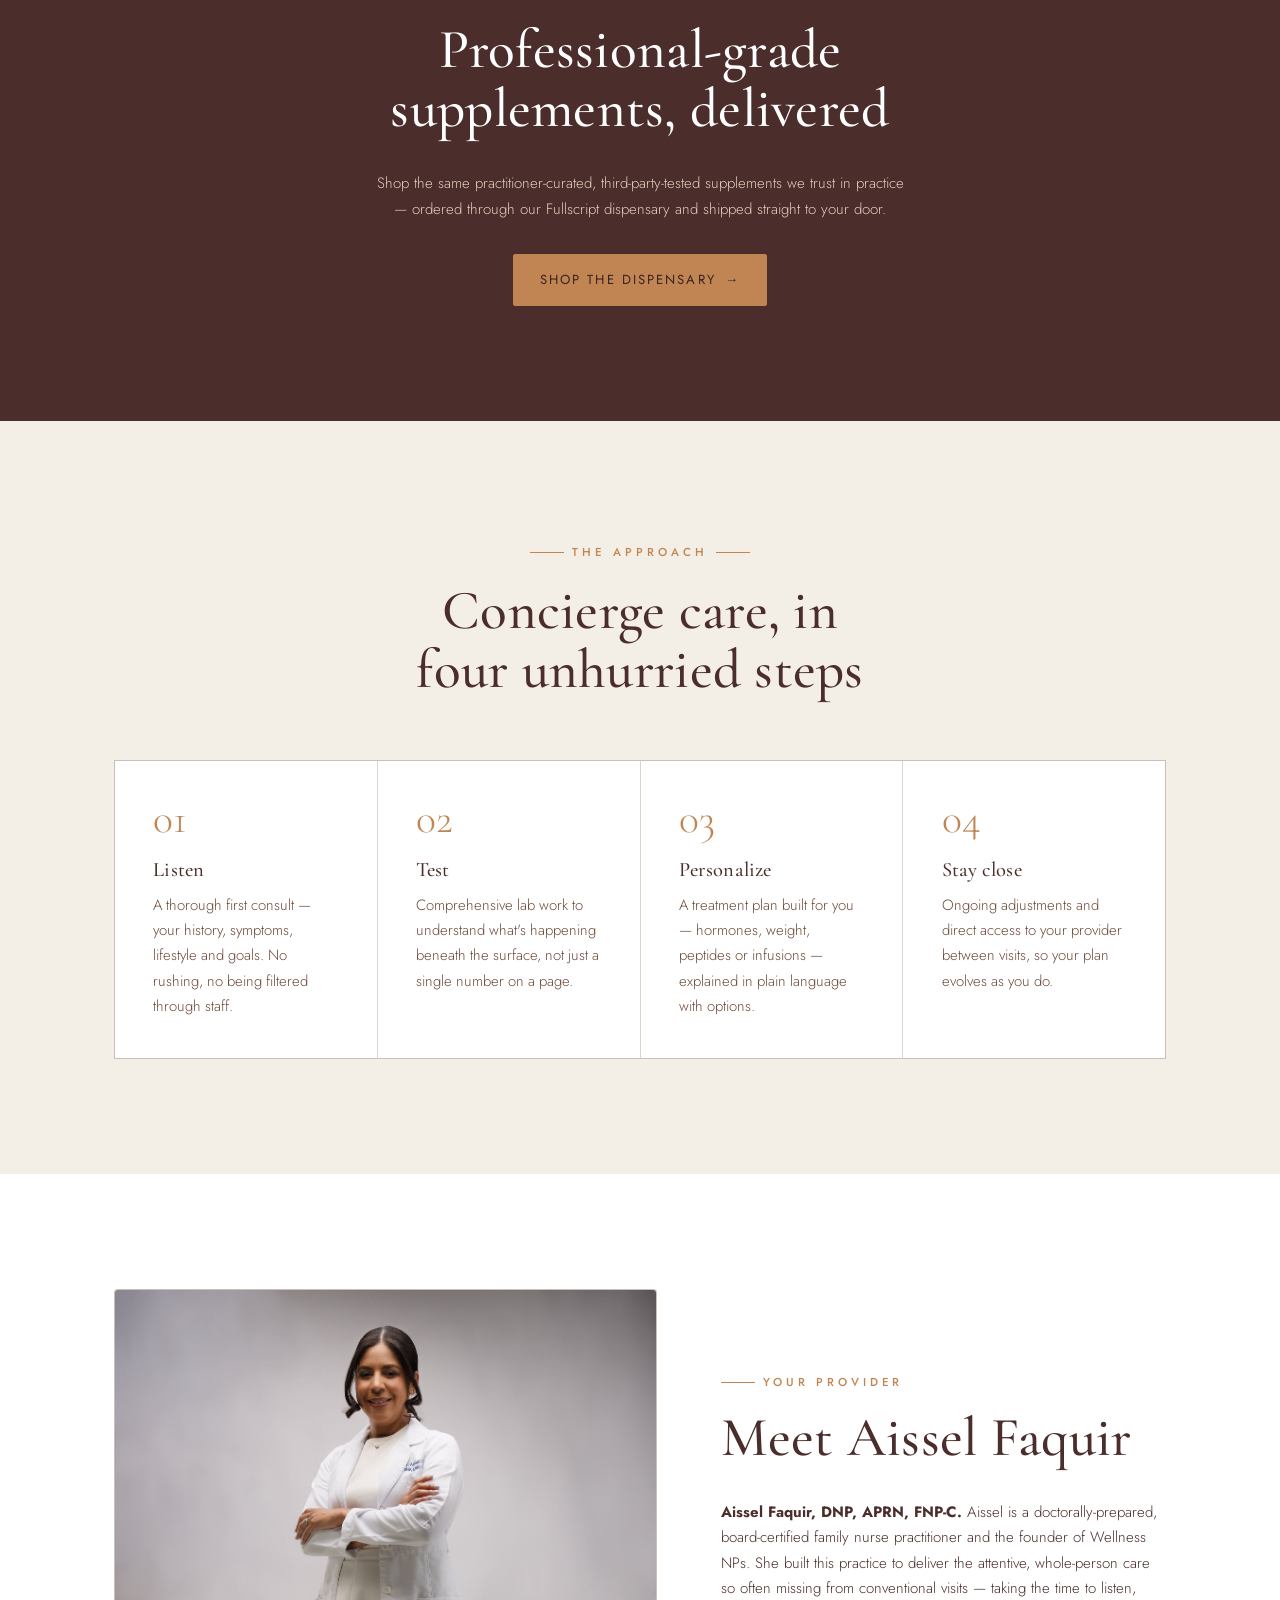
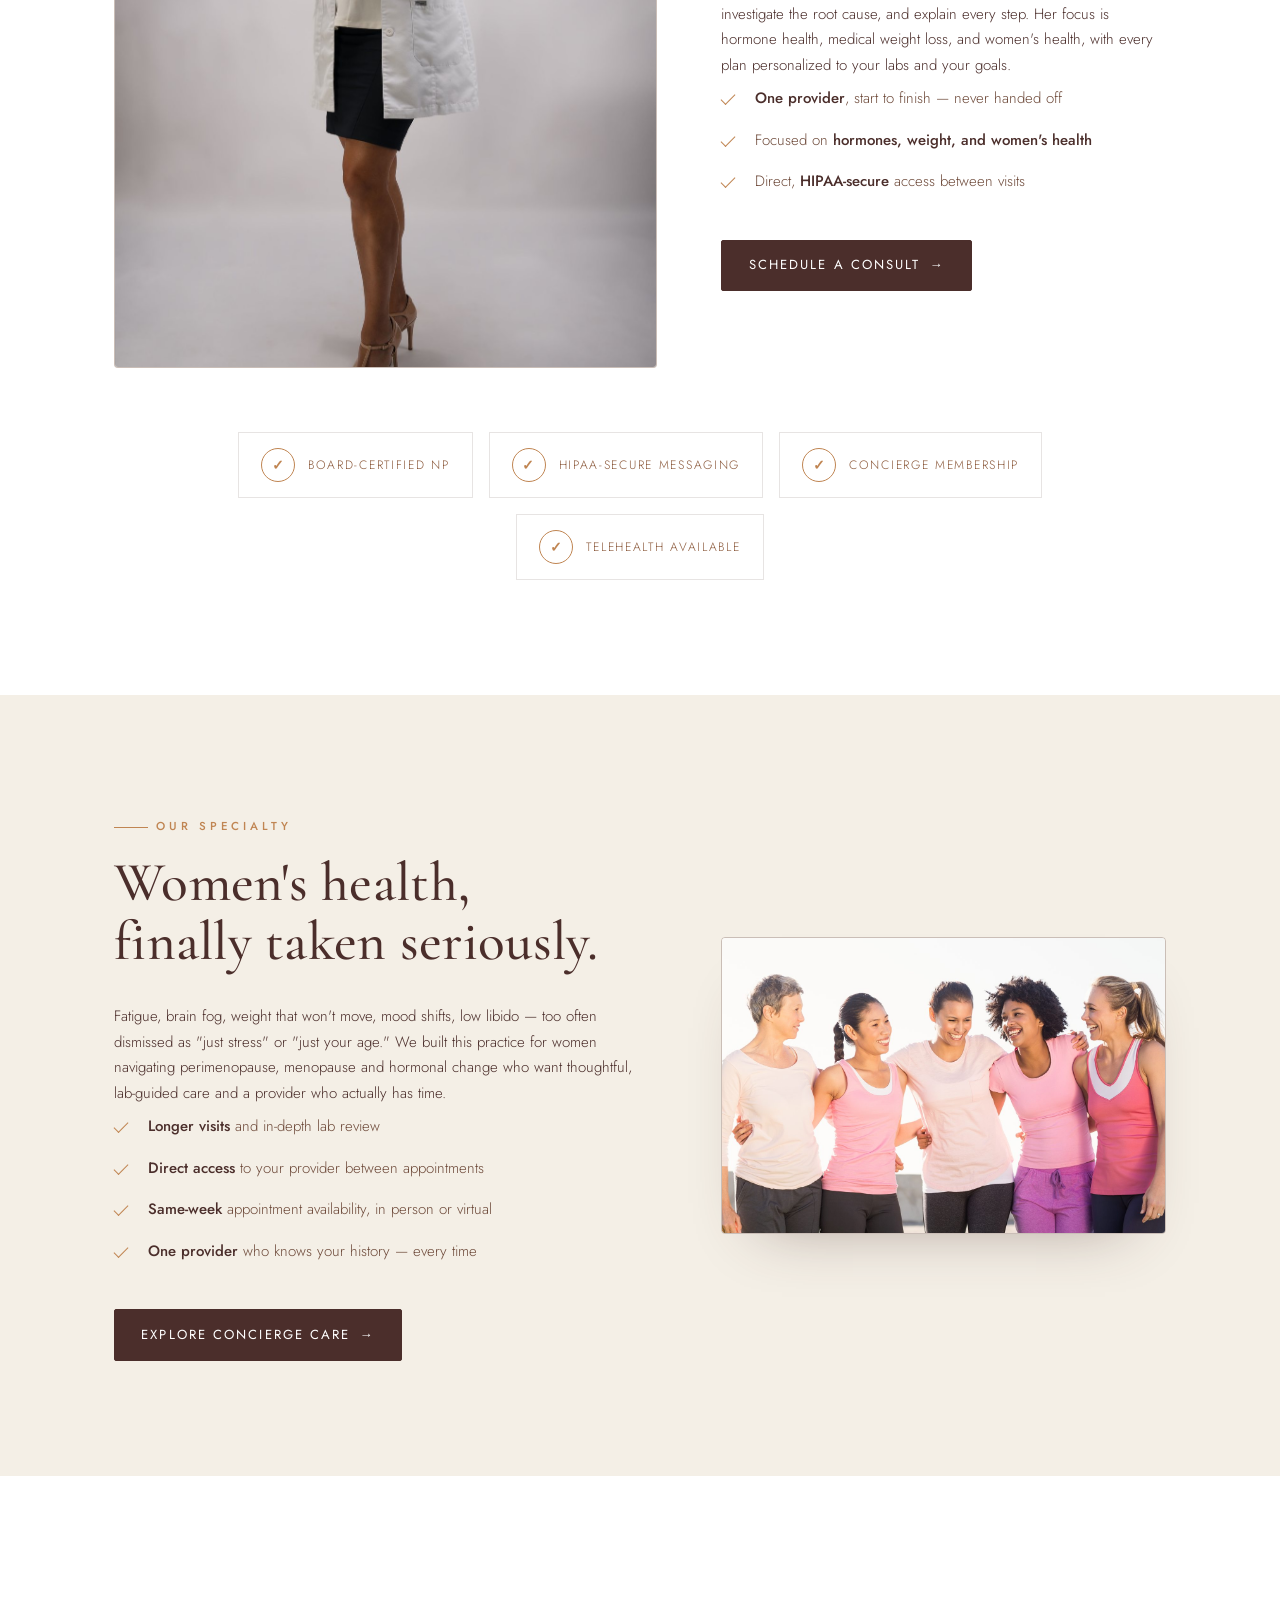
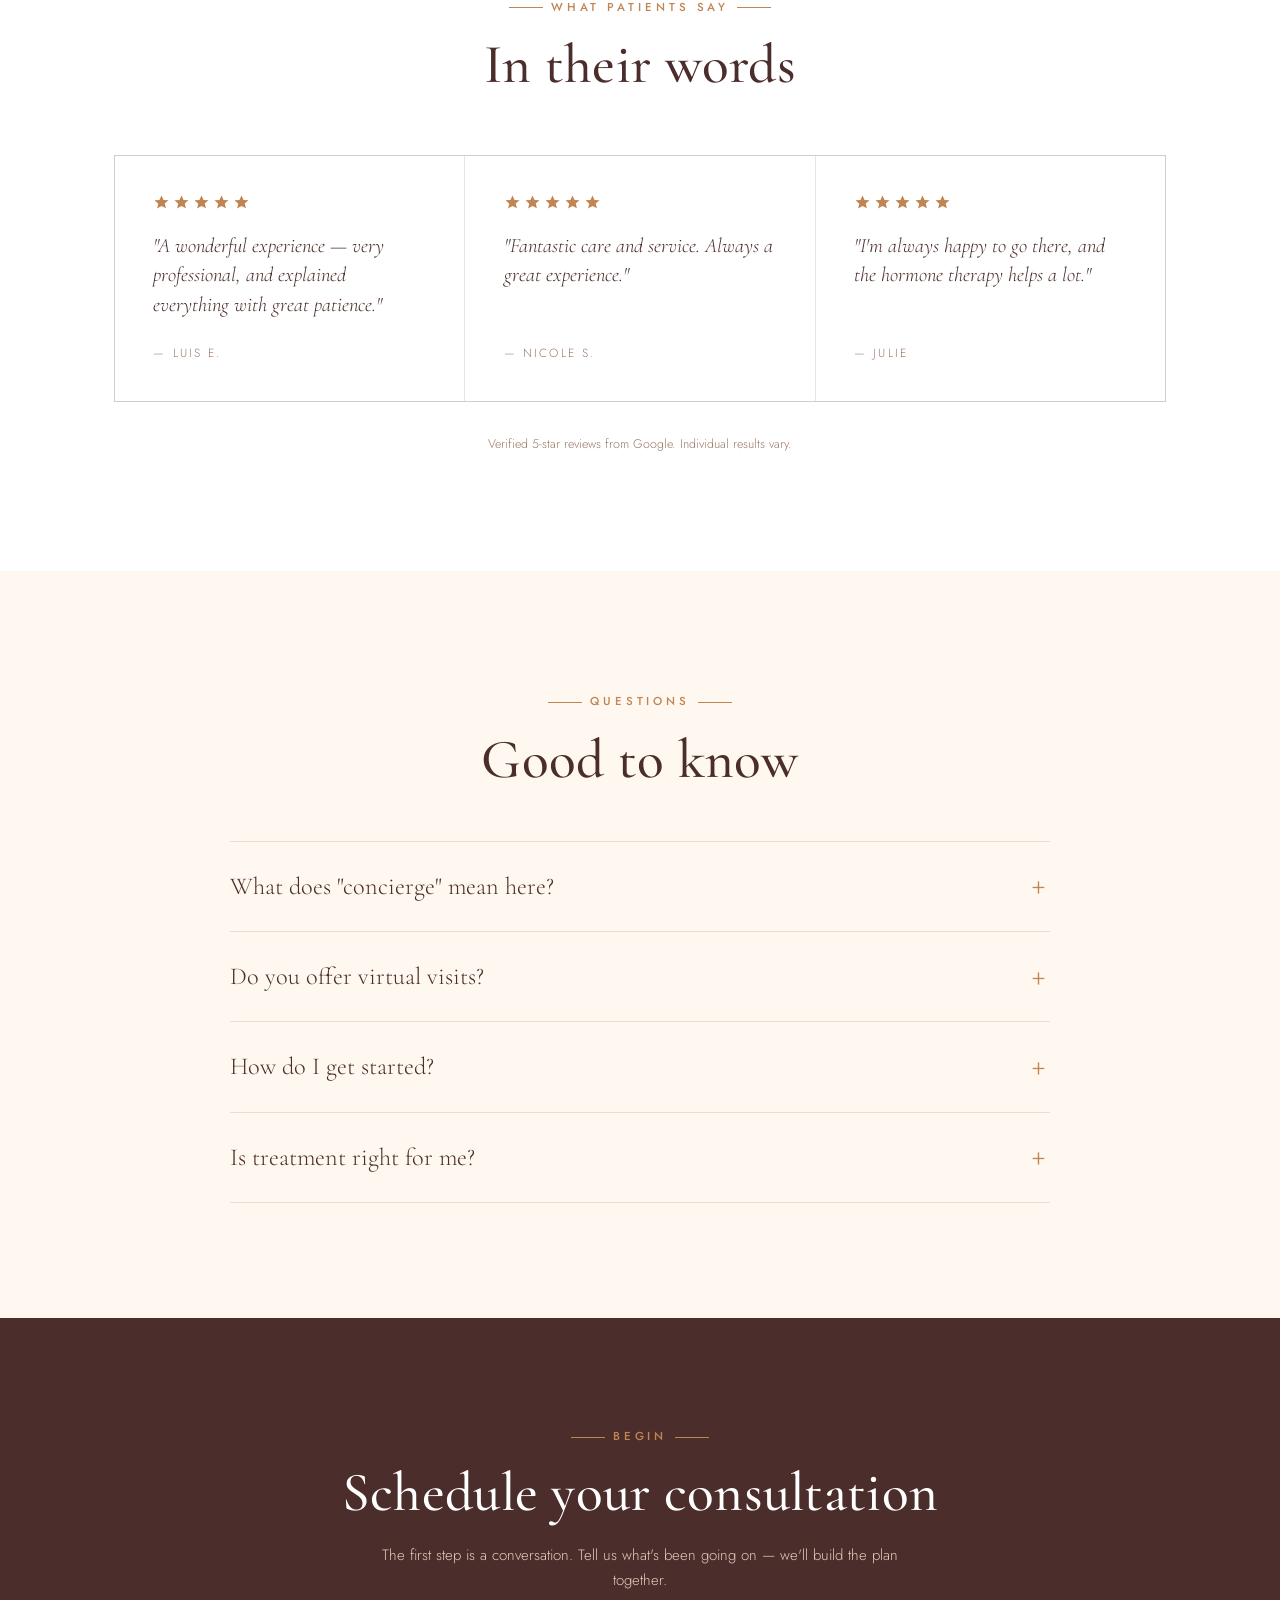
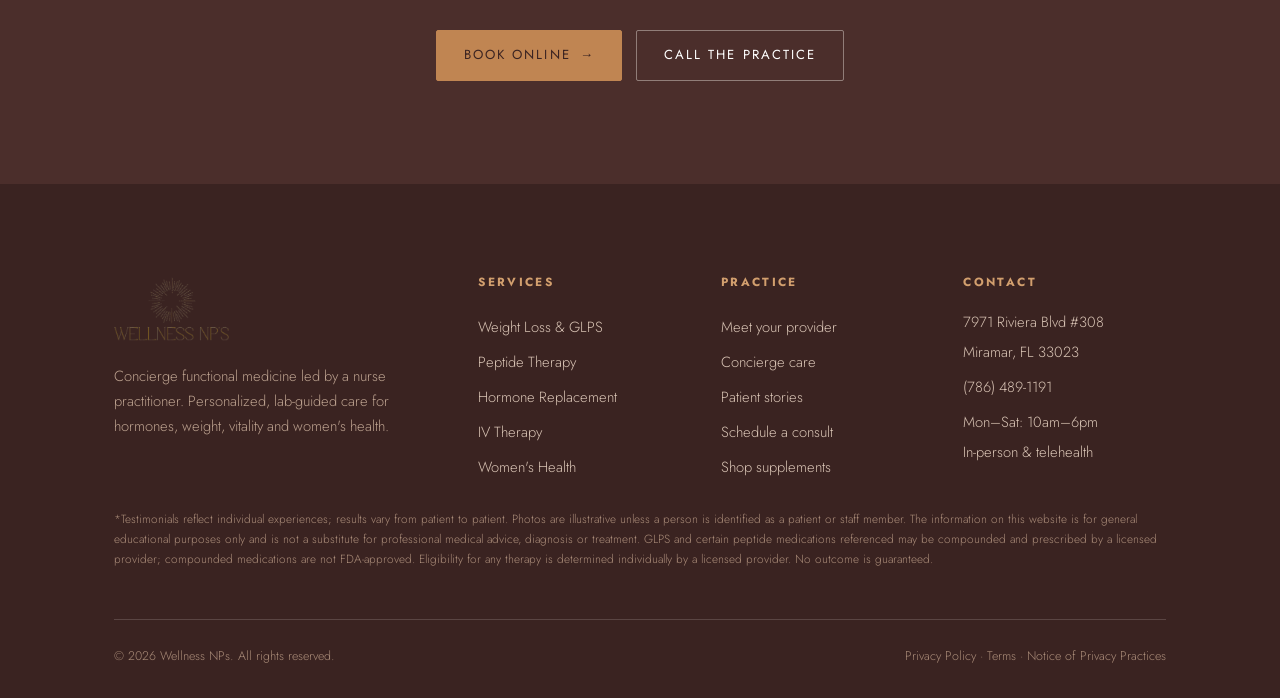
==== commit e91bf6eb: "Add files via upload" ====
--- a/index.html
+++ b/index.html
@@ -72,6 +72,7 @@
       <a href="#provider">Provider</a>
       <a href="#concierge">Concierge</a>
       <a href="#stories">Stories</a>
+      <a href="#dispensary">Shop</a>
       <a href="#faq">FAQ</a>
     </nav>
     <div class="nav-cta">
@@ -106,7 +107,7 @@
       </div>
     </div>
     <div class="hero-figure reveal">
-      <img class="ph-img" src="provider.jpg" alt="Aissel Faquir, DNP, APRN, FNP-C, nurse practitioner and founder of Wellness NPs" />
+      <img class="ph-img" src="hero.jpg" alt="A happy mature couple embracing at home" style="object-position:50% 32%" />
     </div>
   </div>
 </section>
@@ -135,26 +136,15 @@
   </div>
 </section>
 
-<!-- ============ WELCOME ============ -->
-<section class="section bg-white">
-  <div class="container split solo">
-    <div class="reveal">
-      <span class="eyebrow">Welcome</span>
-      <h2 class="mt-1">Care that finally<br>has time for you</h2>
-      <p class="mt-2">Wellness NPs was built on a simple idea: you deserve a provider who listens, runs the right labs, and explains everything — not seven rushed minutes and a shrug. As a concierge practice, you get longer visits, the same nurse practitioner every time, and direct access between appointments.</p>
-      <p class="mt-1">From hormones and weight to peptides, IV therapy and women's health, we treat the whole person and design the plan around you — your symptoms, your labs, your goals.</p>
-      <div class="btn-row mt-3"><a class="btn" href="#provider">Meet your provider <span class="arrow">&rarr;</span></a></div>
-    </div>
-  </div>
-</section>
-
 <!-- ============ STATEMENT ============ -->
 <section class="section bg-dark">
   <div class="container statement reveal">
     <div class="rule" style="margin-bottom:30px"><span class="node"></span></div>
     <p class="big">You deserve more than<br>"your labs look normal."</p>
     <p class="measure">If you've been dismissed, rushed, or told your symptoms are just stress or age — this is the practice built for you.</p>
-    <div class="btn-row" style="justify-content:center;margin-top:34px"><a class="btn btn--onDark" href="#consult">Schedule a consult <span class="arrow">&rarr;</span></a></div>
+    <p class="measure">Wellness NPs was built on a simple idea: you deserve a provider who listens, runs the right labs, and explains everything — not seven rushed minutes and a shrug. As a concierge practice, you get longer visits, the same nurse practitioner every time, and direct access between appointments.</p>
+    <p class="measure">From hormones and weight to peptides, IV therapy and women's health, we treat the whole person and design the plan around you — your symptoms, your labs, your goals.</p>
+    <div class="btn-row" style="justify-content:center;margin-top:34px"><a class="btn btn--onDark" href="https://nzainadine.github.io/WellnessNPs/#consult">Schedule a consult <span class="arrow">&rarr;</span></a></div>
   </div>
 </section>
 
@@ -163,7 +153,7 @@
   <div class="container">
     <div class="sec-head center reveal">
       <span class="eyebrow center">What we offer</span>
-      <h2>Care designed around how<br>you actually want to feel</h2>
+      <h2>Care designed around how you actually want to feel</h2>
       <p>Every service begins with listening and lab work — never a one-size protocol. Choose a focus to learn how it works, who it's for, and what to expect.</p>
     </div>
     <div class="svc-grid">
@@ -181,6 +171,20 @@
   </div>
 </section>
 
+<!-- ============ DISPENSARY (FULLSCRIPT) ============ -->
+<section class="section bg-dark" id="dispensary">
+  <div class="container center">
+    <div class="reveal" style="max-width:720px;margin-inline:auto">
+      <span class="eyebrow center">Dispensary</span>
+      <h2 class="mt-1">Professional-grade supplements, delivered</h2>
+      <p class="measure mt-2" style="margin-inline:auto">Shop the same practitioner-curated, third-party-tested supplements we trust in practice — ordered through our Fullscript dispensary and shipped straight to your door.</p>
+      <div class="btn-row" style="justify-content:center;margin-top:32px">
+        <a class="btn btn--onDark" href="https://us.fullscript.com/welcome/afaquir" target="_blank" rel="noopener">Shop the dispensary <span class="arrow">&rarr;</span></a>
+      </div>
+    </div>
+  </div>
+</section>
+
 <!-- ============ APPROACH ============ -->
 <section class="section bg-cream2" id="approach">
   <div class="container">
@@ -224,10 +228,10 @@
 
 <!-- ============ CONCIERGE / WOMEN'S HEALTH ============ -->
 <section class="section bg-cream2" id="concierge">
-  <div class="container split split--narrow solo">
+  <div class="container split split--narrow">
     <div class="reveal">
       <span class="eyebrow">Our specialty</span>
-      <h2 class="mt-1">Women's health,<br>finally taken seriously</h2>
+      <h2 class="mt-1">Women's health,<br>finally taken seriously.</h2>
       <p class="mt-2">Fatigue, brain fog, weight that won't move, mood shifts, low libido — too often dismissed as "just stress" or "just your age." We built this practice for women navigating perimenopause, menopause and hormonal change who want thoughtful, lab-guided care and a provider who actually has time.</p>
       <ul class="checks mt-2">
         <li><strong>Longer visits</strong> and in-depth lab review</li>
@@ -237,6 +241,9 @@
       </ul>
       <div class="btn-row mt-3"><a class="btn" href="concierge-womens-health.html">Explore concierge care <span class="arrow">&rarr;</span></a></div>
     </div>
+    <div class="photo-frame reveal">
+      <img src="womens-health.jpg" alt="Women's health and hormonal care at Wellness NPs" />
+    </div>
   </div>
 </section>
 
@@ -335,6 +342,7 @@
         <a href="#concierge">Concierge care</a>
         <a href="#stories">Patient stories</a>
         <a href="#consult">Schedule a consult</a>
+        <a href="https://us.fullscript.com/welcome/afaquir" target="_blank" rel="noopener">Shop supplements</a>
       </div>
       <div class="footer-contact">
         <h5>Contact</h5>
--- a/styles.css
+++ b/styles.css
@@ -67,7 +67,7 @@
 }
 
 /* ---------- typography ---------- */
-h1,h2,h3,h4{font-family:var(--font-display);font-weight:500;line-height:1.08;color:var(--espresso);letter-spacing:.005em}
+h1,h2,h3,h4{font-family:var(--font-display);font-weight:500;line-height:1.08;color:var(--espresso);letter-spacing:.005em;text-wrap:balance}
 h1{font-size:clamp(2.6rem,6.4vw,5.1rem);font-weight:500}
 h2{font-size:clamp(2rem,4.4vw,3.45rem)}
 h3{font-size:clamp(1.45rem,2.4vw,1.95rem)}
@@ -461,3 +461,8 @@
    ========================================================= */
 .hero-inner.solo{grid-template-columns:minmax(0,860px);justify-content:center}
 .split.solo{grid-template-columns:minmax(0,820px);justify-content:center}
+
+/* framed real photo (natural ratio, no crop) */
+.photo-frame{border:1px solid var(--line-strong);border-radius:var(--radius-img);overflow:hidden;
+  box-shadow:0 30px 60px -40px rgba(75,46,43,.45)}
+.photo-frame img{display:block;width:100%;height:auto}
